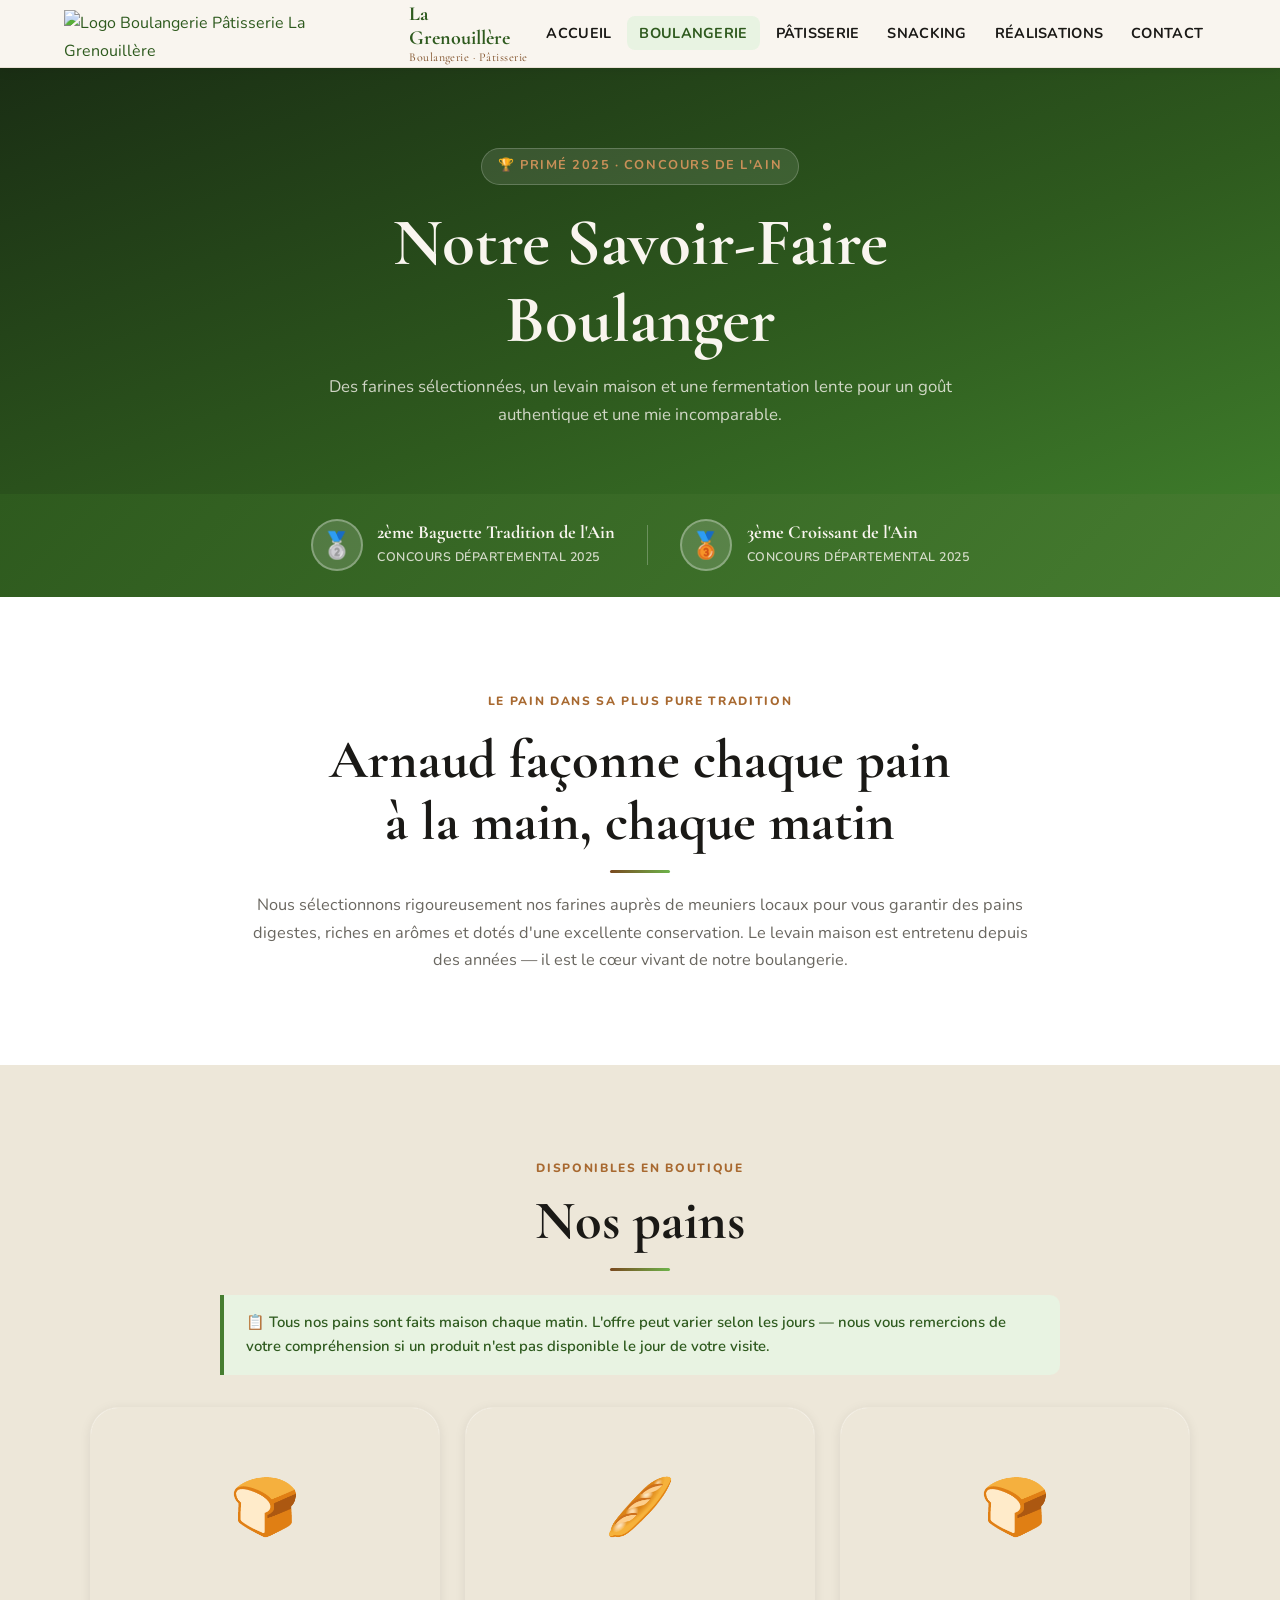
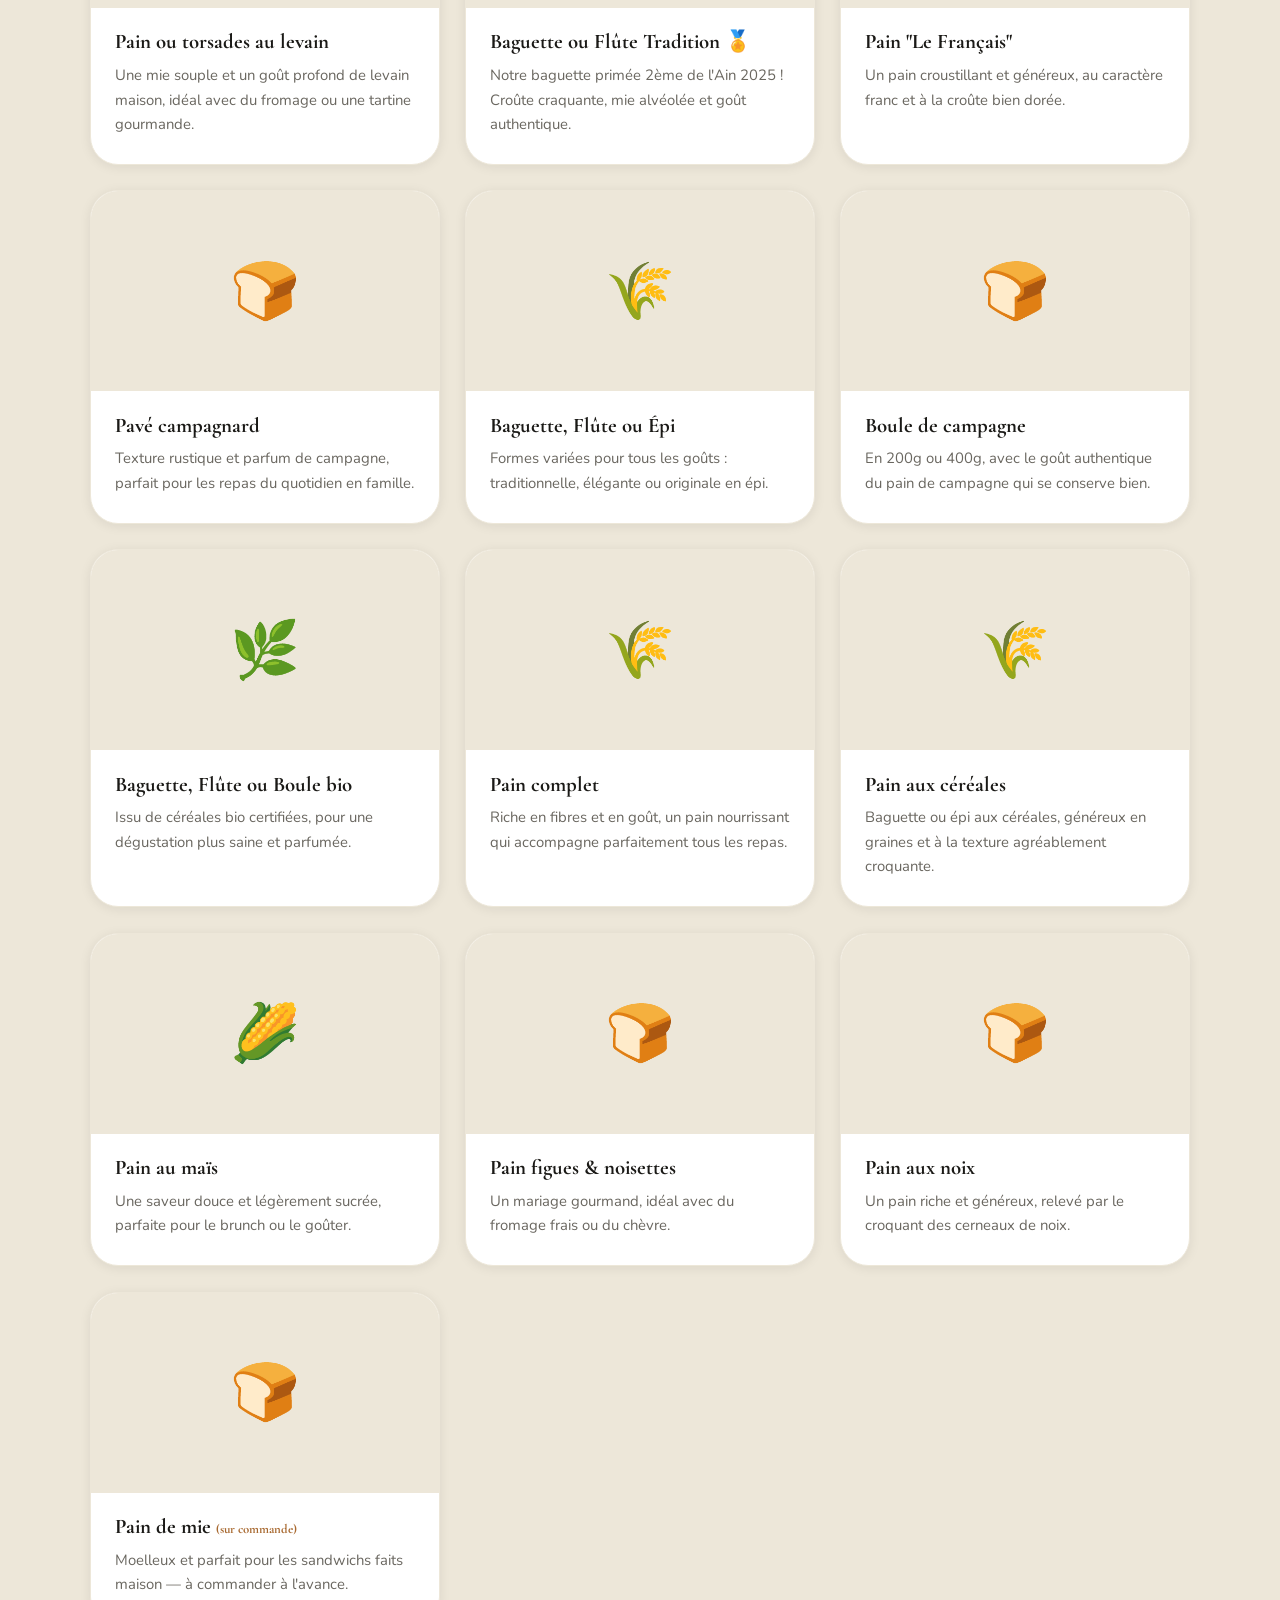
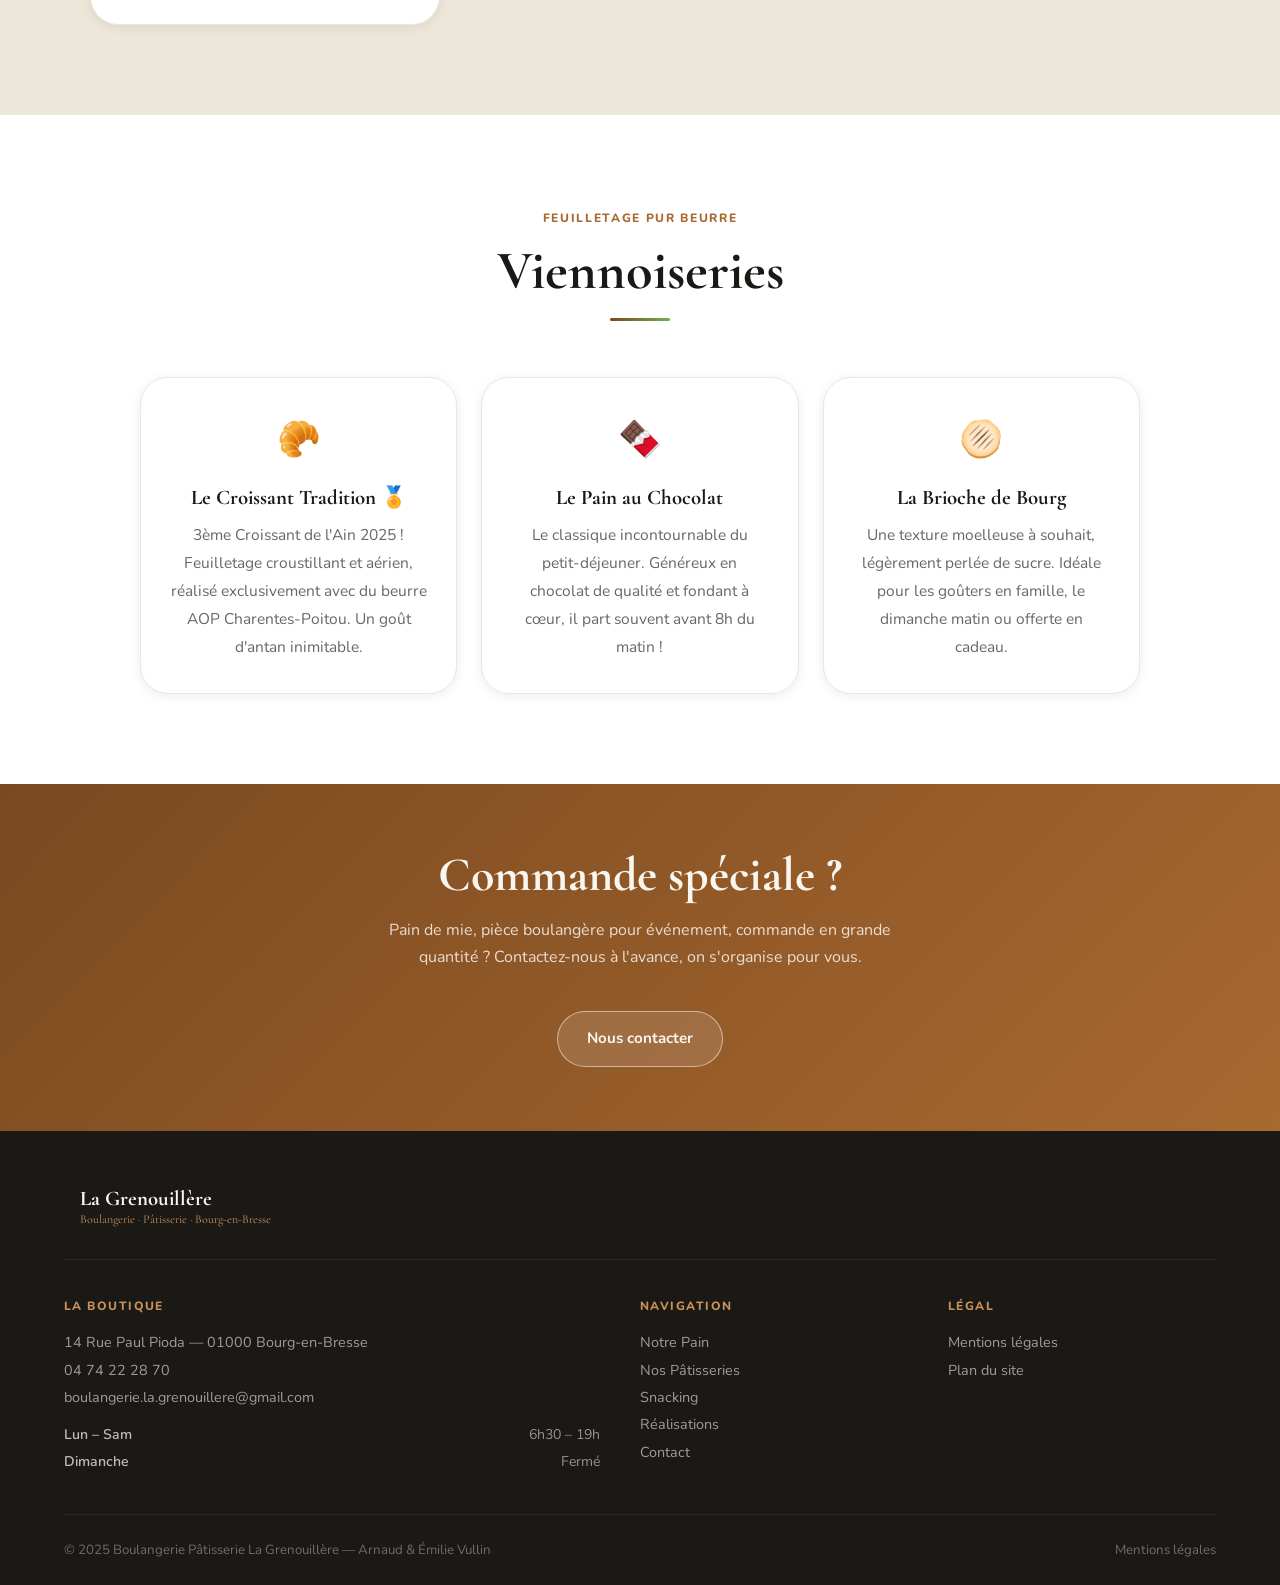
==== boulangerie.html @ 6d9329ed "super site" ====
<!DOCTYPE html>
<html lang="fr">
<head>
  <meta charset="UTF-8">
  <meta name="viewport" content="width=device-width, initial-scale=1.0">
  <title>Pains Artisanaux & Viennoiseries — Boulangerie La Grenouillère Bourg-en-Bresse</title>
  <meta name="description" content="Découvrez nos pains de tradition pétris et cuits sur place : baguettes croustillantes primées, pains au levain naturel et viennoiseries pur beurre à Bourg-en-Bresse.">
  <meta name="robots" content="index, follow">
  <link rel="canonical" href="https://boulangerie-bourgenbresse.fr/boulangerie.html">
  <link rel="stylesheet" href="style.css">
</head>
<body>

<header>
  <div class="logo-container">
    <a href="index.html">
      <img src="images/logo-grenouille.png" alt="Logo Boulangerie Pâtisserie La Grenouillère">
      <div class="logo-text">La Grenouillère <span>Boulangerie · Pâtisserie</span></div>
    </a>
  </div>
  <div id="burger" class="burger" aria-label="Ouvrir le menu" role="button" tabindex="0"><div></div><div></div><div></div></div>
  <nav id="nav-links" role="navigation">
    <ul>
      <li><a href="index.html">Accueil</a></li>
      <li><a href="boulangerie.html" class="active">Boulangerie</a></li>
      <li><a href="patisserie.html">Pâtisserie</a></li>
      <li><a href="snacking.html">Snacking</a></li>
      <li><a href="realisations.html">Réalisations</a></li>
      <li><a href="contact.html">Contact</a></li>
    </ul>
  </nav>
</header>

<main>
  <!-- Hero -->
  <section class="hero-sub hero-sub-boulangerie" aria-label="Boulangerie artisanale">
    <div class="hero-sub-inner">
      <div class="hero-eyebrow">🏆 Primé 2025 · Concours de l'Ain</div>
      <h1>Notre Savoir-Faire Boulanger</h1>
      <p>Des farines sélectionnées, un levain maison et une fermentation lente pour un goût authentique et une mie incomparable.</p>
    </div>
  </section>

  <!-- Awards -->
  <div class="awards-strip">
    <div class="award-badge">
      <div class="award-badge-icon">🥈</div>
      <div class="award-badge-text">
        <strong>2ème Baguette Tradition de l'Ain</strong>
        <span>Concours Départemental 2025</span>
      </div>
    </div>
    <div class="award-sep"></div>
    <div class="award-badge">
      <div class="award-badge-icon">🥉</div>
      <div class="award-badge-text">
        <strong>3ème Croissant de l'Ain</strong>
        <span>Concours Départemental 2025</span>
      </div>
    </div>
  </div>

  <!-- Intro -->
  <section class="section-pad section-pad--white" aria-labelledby="intro-title">
    <div style="max-width:780px;margin:0 auto;text-align:center">
      <span class="section-label">Le pain dans sa plus pure tradition</span>
      <h2 class="section-title" id="intro-title" style="margin-top:.4rem">Arnaud façonne chaque pain<br>à la main, chaque matin</h2>
      <div class="divider"></div>
      <p class="section-sub" style="margin-top:1.2rem">Nous sélectionnons rigoureusement nos farines auprès de meuniers locaux pour vous garantir des pains digestes, riches en arômes et dotés d'une excellente conservation. Le levain maison est entretenu depuis des années — il est le cœur vivant de notre boulangerie.</p>
    </div>
  </section>

  <!-- Pains -->
  <section class="section-pad section-pad--alt" aria-labelledby="pains-title">
    <div style="max-width:1100px;margin:0 auto">
      <div class="section-header" style="margin-bottom:1.5rem">
        <span class="section-label">Disponibles en boutique</span>
        <h2 class="section-title" id="pains-title">Nos pains</h2>
        <div class="divider"></div>
      </div>
      <div class="note-box">
        📋 Tous nos pains sont faits maison chaque matin. L'offre peut varier selon les jours — nous vous remercions de votre compréhension si un produit n'est pas disponible le jour de votre visite.
      </div>
      <div class="cards-grid">
        <article class="card">
          <div class="card-img"><img src="images/pain-levain.jpg" alt="Pain au levain" onerror="this.style.display='none';this.parentElement.innerHTML='🍞'"></div>
          <div class="card-body">
            <h3>Pain ou torsades au levain</h3>
            <p>Une mie souple et un goût profond de levain maison, idéal avec du fromage ou une tartine gourmande.</p>
          </div>
        </article>
        <article class="card">
          <div class="card-img"><img src="images/baguette-tradition.jpg" alt="Baguette tradition primée" onerror="this.style.display='none';this.parentElement.innerHTML='🥖'"></div>
          <div class="card-body">
            <h3>Baguette ou Flûte Tradition 🏅</h3>
            <p>Notre baguette primée 2ème de l'Ain 2025 ! Croûte craquante, mie alvéolée et goût authentique.</p>
          </div>
        </article>
        <article class="card">
          <div class="card-img"><img src="images/pain-le-francais.jpg" alt="Pain Le Français" onerror="this.style.display='none';this.parentElement.innerHTML='🍞'"></div>
          <div class="card-body">
            <h3>Pain "Le Français"</h3>
            <p>Un pain croustillant et généreux, au caractère franc et à la croûte bien dorée.</p>
          </div>
        </article>
        <article class="card">
          <div class="card-img"><img src="images/pave-campagnard.jpg" alt="Pavé campagnard" onerror="this.style.display='none';this.parentElement.innerHTML='🍞'"></div>
          <div class="card-body">
            <h3>Pavé campagnard</h3>
            <p>Texture rustique et parfum de campagne, parfait pour les repas du quotidien en famille.</p>
          </div>
        </article>
        <article class="card">
          <div class="card-img"><img src="images/baguette-epi.jpg" alt="Baguette ou épi" onerror="this.style.display='none';this.parentElement.innerHTML='🌾'"></div>
          <div class="card-body">
            <h3>Baguette, Flûte ou Épi</h3>
            <p>Formes variées pour tous les goûts : traditionnelle, élégante ou originale en épi.</p>
          </div>
        </article>
        <article class="card">
          <div class="card-img"><img src="images/boule-campagne.jpg" alt="Boule de campagne" onerror="this.style.display='none';this.parentElement.innerHTML='🍞'"></div>
          <div class="card-body">
            <h3>Boule de campagne</h3>
            <p>En 200g ou 400g, avec le goût authentique du pain de campagne qui se conserve bien.</p>
          </div>
        </article>
        <article class="card">
          <div class="card-img"><img src="images/boule-bio.jpg" alt="Pain bio" onerror="this.style.display='none';this.parentElement.innerHTML='🌿'"></div>
          <div class="card-body">
            <h3>Baguette, Flûte ou Boule bio</h3>
            <p>Issu de céréales bio certifiées, pour une dégustation plus saine et parfumée.</p>
          </div>
        </article>
        <article class="card">
          <div class="card-img"><img src="images/pain-complet.jpg" alt="Pain complet" onerror="this.style.display='none';this.parentElement.innerHTML='🌾'"></div>
          <div class="card-body">
            <h3>Pain complet</h3>
            <p>Riche en fibres et en goût, un pain nourrissant qui accompagne parfaitement tous les repas.</p>
          </div>
        </article>
        <article class="card">
          <div class="card-img"><img src="images/pain-cereales.jpg" alt="Pain aux céréales" onerror="this.style.display='none';this.parentElement.innerHTML='🌾'"></div>
          <div class="card-body">
            <h3>Pain aux céréales</h3>
            <p>Baguette ou épi aux céréales, généreux en graines et à la texture agréablement croquante.</p>
          </div>
        </article>
        <article class="card">
          <div class="card-img"><img src="images/pain-mais.jpg" alt="Pain au maïs" onerror="this.style.display='none';this.parentElement.innerHTML='🌽'"></div>
          <div class="card-body">
            <h3>Pain au maïs</h3>
            <p>Une saveur douce et légèrement sucrée, parfaite pour le brunch ou le goûter.</p>
          </div>
        </article>
        <article class="card">
          <div class="card-img"><img src="images/pain-figues-noisettes.jpg" alt="Pain figues noisettes" onerror="this.style.display='none';this.parentElement.innerHTML='🍞'"></div>
          <div class="card-body">
            <h3>Pain figues & noisettes</h3>
            <p>Un mariage gourmand, idéal avec du fromage frais ou du chèvre.</p>
          </div>
        </article>
        <article class="card">
          <div class="card-img"><img src="images/pain-noix.jpg" alt="Pain aux noix" onerror="this.style.display='none';this.parentElement.innerHTML='🍞'"></div>
          <div class="card-body">
            <h3>Pain aux noix</h3>
            <p>Un pain riche et généreux, relevé par le croquant des cerneaux de noix.</p>
          </div>
        </article>
        <article class="card">
          <div class="card-img"><img src="images/pain-de-mie.jpg" alt="Pain de mie sur commande" onerror="this.style.display='none';this.parentElement.innerHTML='🍞'"></div>
          <div class="card-body">
            <h3>Pain de mie <small style="font-size:.8rem;color:var(--wood-mid)">(sur commande)</small></h3>
            <p>Moelleux et parfait pour les sandwichs faits maison — à commander à l'avance.</p>
          </div>
        </article>
      </div>
    </div>
  </section>

  <!-- Viennoiseries -->
  <section class="section-pad section-pad--white" aria-labelledby="viennoiseries-title">
    <div style="max-width:1000px;margin:0 auto">
      <div class="section-header">
        <span class="section-label">Feuilletage pur beurre</span>
        <h2 class="section-title" id="viennoiseries-title">Viennoiseries</h2>
        <div class="divider"></div>
      </div>
      <div class="reviews-grid">
        <article class="info-card">
          <div class="info-card-icon">🥐</div>
          <h3>Le Croissant Tradition 🏅</h3>
          <p>3ème Croissant de l'Ain 2025 ! Feuilletage croustillant et aérien, réalisé exclusivement avec du beurre AOP Charentes-Poitou. Un goût d'antan inimitable.</p>
        </article>
        <article class="info-card">
          <div class="info-card-icon">🍫</div>
          <h3>Le Pain au Chocolat</h3>
          <p>Le classique incontournable du petit-déjeuner. Généreux en chocolat de qualité et fondant à cœur, il part souvent avant 8h du matin !</p>
        </article>
        <article class="info-card">
          <div class="info-card-icon">🫓</div>
          <h3>La Brioche de Bourg</h3>
          <p>Une texture moelleuse à souhait, légèrement perlée de sucre. Idéale pour les goûters en famille, le dimanche matin ou offerte en cadeau.</p>
        </article>
      </div>
    </div>
  </section>

  <!-- CTA -->
  <section class="cta-banner">
    <h2>Commande spéciale ?</h2>
    <p>Pain de mie, pièce boulangère pour événement, commande en grande quantité ? Contactez-nous à l'avance, on s'organise pour vous.</p>
    <a href="contact.html" class="btn-outline" style="background:rgba(255,255,255,.12);border-color:rgba(255,255,255,.5);margin-top:.5rem">Nous contacter</a>
  </section>
</main>

<footer>
  <div class="footer-top">
    <img src="images/logo-grenouille.png" alt="" aria-hidden="true" style="height:40px;opacity:.7">
    <div class="footer-logo-text">La Grenouillère <span>Boulangerie · Pâtisserie · Bourg-en-Bresse</span></div>
  </div>
  <div class="footer-grid">
    <div class="footer-col">
      <h4>La boutique</h4>
      <p>14 Rue Paul Pioda — 01000 Bourg-en-Bresse<br>
      <a href="tel:0474222870">04 74 22 28 70</a><br>
      <a href="mailto:boulangerie.la.grenouillere@gmail.com">boulangerie.la.grenouillere@gmail.com</a></p>
      <div class="footer-hours" style="margin-top:.7rem">
        <div class="footer-hours-row"><span>Lun – Sam</span><span>6h30 – 19h</span></div>
        <div class="footer-hours-row"><span>Dimanche</span><span>Fermé</span></div>
      </div>
    </div>
    <div class="footer-col">
      <h4>Navigation</h4>
      <ul>
        <li><a href="boulangerie.html">Notre Pain</a></li>
        <li><a href="patisserie.html">Nos Pâtisseries</a></li>
        <li><a href="snacking.html">Snacking</a></li>
        <li><a href="realisations.html">Réalisations</a></li>
        <li><a href="contact.html">Contact</a></li>
      </ul>
    </div>
    <div class="footer-col">
      <h4>Légal</h4>
      <ul>
        <li><a href="mentions-legales.html">Mentions légales</a></li>
        <li><a href="sitemap.xml">Plan du site</a></li>
      </ul>
    </div>
  </div>
  <div class="footer-bottom">
    <span>© 2025 Boulangerie Pâtisserie La Grenouillère — Arnaud &amp; Émilie Vullin</span>
    <a href="mentions-legales.html">Mentions légales</a>
  </div>
</footer>

<script>
  const burger = document.getElementById('burger');
  const nav    = document.getElementById('nav-links');
  burger.addEventListener('click', () => {
    const open = nav.classList.toggle('nav-active');
    burger.classList.toggle('toggle', open);
    burger.setAttribute('aria-label', open ? 'Fermer le menu' : 'Ouvrir le menu');
  });
  document.querySelectorAll('nav ul li a').forEach(l => l.addEventListener('click', () => {
    nav.classList.remove('nav-active'); burger.classList.remove('toggle');
  }));
</script>
</body>
</html>
---- style.css ----
/* ===================================================
   Boulangerie Pâtisserie La Grenouillère — style.css
   Direction artistique : artisan boulanger premium
   =================================================== */

@import url('https://fonts.googleapis.com/css2?family=Cormorant+Garamond:ital,wght@0,400;0,600;0,700;1,400;1,600&family=Nunito:wght@300;400;600;700;800&display=swap');

:root {
  --cream:        #f9f5ef;
  --cream-dark:   #ede7d9;
  --cream-mid:    #f2ece2;
  --white:        #ffffff;
  --text:         #1a1916;
  --text-muted:   #6a6760;
  --text-light:   #9a9890;
  --green:        #2e5a1e;
  --green-mid:    #467d30;
  --green-light:  #6db34a;
  --green-pale:   #e8f3e2;
  --wood:         #7a4920;
  --wood-mid:     #a86930;
  --wood-light:   #c99058;
  --wood-pale:    #f5e8d4;
  --grey:         #8c8f90;
  --grey-light:   #f0edea;
  --grey-dark:    #3a3c3e;
  --shadow-sm:    0 2px 12px rgba(30,25,18,0.08);
  --shadow-md:    0 8px 32px rgba(30,25,18,0.12);
  --shadow-lg:    0 20px 60px rgba(30,25,18,0.15);
  --radius:       16px;
  --radius-sm:    10px;
  --radius-lg:    28px;
}

/* ——————— Reset & Base ——————— */
*, *::before, *::after { margin: 0; padding: 0; box-sizing: border-box; }

html { scroll-behavior: smooth; font-size: 16px; }

body {
  background-color: var(--cream);
  color: var(--text);
  font-family: 'Nunito', sans-serif;
  font-weight: 400;
  line-height: 1.7;
  overflow-x: hidden;
}

h1, h2, h3, h4 {
  font-family: 'Cormorant Garamond', serif;
  line-height: 1.15;
}

a { color: var(--green); text-decoration: none; transition: color .2s; }
a:hover { color: var(--green-mid); }
img { max-width: 100%; display: block; }

/* ——————— Utility ——————— */
.sr-only {
  position: absolute; width: 1px; height: 1px; overflow: hidden;
  clip: rect(0,0,0,0); white-space: nowrap;
}

/* ——————— Header ——————— */
header {
  background: rgba(249,245,239,0.96);
  backdrop-filter: blur(16px);
  -webkit-backdrop-filter: blur(16px);
  padding: 0 5%;
  height: 68px;
  display: flex;
  align-items: center;
  justify-content: space-between;
  position: sticky;
  top: 0;
  z-index: 1000;
  border-bottom: 1px solid rgba(122,73,32,0.12);
  box-shadow: var(--shadow-sm);
}

.logo-container img { height: 46px; width: auto; }
.logo-container a { display: flex; align-items: center; gap: .6rem; }
.logo-text {
  font-family: 'Cormorant Garamond', serif;
  font-size: 1.25rem;
  font-weight: 700;
  color: var(--green);
  line-height: 1.2;
}
.logo-text span { display: block; font-size: .75rem; font-weight: 400; color: var(--wood); letter-spacing: .04em; }

nav ul { list-style: none; display: flex; gap: 0.15rem; align-items: center; }

nav a {
  color: var(--text);
  font-family: 'Nunito', sans-serif;
  font-weight: 700;
  font-size: .9rem;
  padding: .45rem .8rem;
  border-radius: 8px;
  transition: background .2s, color .2s;
  letter-spacing: .02em;
  text-transform: uppercase;
}

nav a:hover, nav a.active {
  color: var(--green);
  background: var(--green-pale);
}

/* Burger */
.burger {
  display: none;
  cursor: pointer;
  flex-direction: column;
  justify-content: center;
  gap: 5px;
  width: 40px;
  height: 40px;
  padding: 8px;
  border-radius: 8px;
  transition: background .2s;
}
.burger:hover { background: var(--cream-dark); }
.burger div {
  width: 100%;
  height: 2.5px;
  background: var(--text);
  border-radius: 99px;
  transition: all .3s ease;
}
.burger.toggle div:nth-child(1) { transform: rotate(45deg) translate(5px, 5px); }
.burger.toggle div:nth-child(2) { opacity: 0; transform: translateX(-8px); }
.burger.toggle div:nth-child(3) { transform: rotate(-45deg) translate(5px, -5px); }

/* ——————— Mobile Nav ——————— */
@media (max-width: 900px) {
  .burger { display: flex; }

  nav {
    position: fixed;
    top: 68px;
    left: 0; right: 0;
    background: var(--white);
    max-height: 0;
    overflow: hidden;
    transition: max-height .4s ease, box-shadow .3s;
    z-index: 999;
  }
  nav.nav-active {
    max-height: 520px;
    box-shadow: var(--shadow-lg);
  }
  nav ul {
    flex-direction: column;
    align-items: stretch;
    gap: 0;
    padding: .8rem 1.2rem 1.4rem;
  }
  nav a {
    display: block;
    padding: .9rem 1rem;
    font-size: 1.05rem;
    border-radius: var(--radius-sm);
    border-bottom: 1px solid var(--cream-dark);
  }
  nav ul li:last-child a { border-bottom: none; }
}

/* ——————— Hero ——————— */
.hero {
  position: relative;
  min-height: 88vh;
  display: flex;
  flex-direction: column;
  justify-content: center;
  align-items: center;
  text-align: center;
  padding: 5rem 1.5rem 4rem;
  overflow: hidden;
  background: linear-gradient(160deg, #1a2e14 0%, #2e5a1e 45%, #3d7a2a 100%);
}

.hero::before {
  content: '';
  position: absolute; inset: 0;
  background: url('images/facade-boulangerie.jpg') center/cover no-repeat;
  opacity: .28;
}

.hero-grain {
  position: absolute; inset: 0;
  background-image: url("data:image/svg+xml,%3Csvg viewBox='0 0 200 200' xmlns='http://www.w3.org/2000/svg'%3E%3Cfilter id='n'%3E%3CfeTurbulence type='fractalNoise' baseFrequency='0.9' numOctaves='4' stitchTiles='stitch'/%3E%3C/filter%3E%3Crect width='100%25' height='100%25' filter='url(%23n)' opacity='.04'/%3E%3C/svg%3E");
  opacity: .5;
  pointer-events: none;
}

.hero-inner {
  position: relative;
  z-index: 2;
  max-width: 820px;
  animation: heroFade .9s ease both;
}

@keyframes heroFade {
  from { opacity: 0; transform: translateY(22px); }
  to   { opacity: 1; transform: translateY(0); }
}

.hero-eyebrow {
  display: inline-flex;
  align-items: center;
  gap: .5rem;
  background: rgba(255,255,255,0.1);
  border: 1px solid rgba(255,255,255,0.2);
  color: var(--wood-light);
  font-family: 'Nunito', sans-serif;
  font-size: .8rem;
  font-weight: 700;
  letter-spacing: .12em;
  text-transform: uppercase;
  padding: .4rem 1rem;
  border-radius: 99px;
  margin-bottom: 1.4rem;
}

.hero h1 {
  font-size: clamp(3rem, 7vw, 5.5rem);
  font-weight: 700;
  color: var(--cream);
  margin-bottom: 1.2rem;
  text-shadow: 0 2px 20px rgba(0,0,0,.25);
}

.hero h1 em {
  font-style: italic;
  color: var(--wood-light);
}

.hero p {
  font-size: clamp(1rem, 2.2vw, 1.2rem);
  color: rgba(249,245,239,.82);
  max-width: 560px;
  margin: 0 auto 2.2rem;
}

.hero-cta {
  display: flex;
  flex-wrap: wrap;
  gap: .9rem;
  justify-content: center;
}

/* ——————— Buttons ——————— */
.btn-primary {
  display: inline-flex;
  align-items: center;
  gap: .5rem;
  background: linear-gradient(135deg, var(--wood) 0%, var(--wood-mid) 100%);
  color: var(--cream);
  padding: .9rem 2rem;
  border-radius: 99px;
  font-family: 'Nunito', sans-serif;
  font-weight: 800;
  font-size: .95rem;
  letter-spacing: .02em;
  box-shadow: 0 8px 24px rgba(122,73,32,.35);
  transition: transform .25s, box-shadow .25s;
  border: none; cursor: pointer;
}
.btn-primary:hover { transform: translateY(-2px); box-shadow: 0 14px 32px rgba(122,73,32,.42); color: var(--cream); }

.btn-outline {
  display: inline-flex;
  align-items: center;
  gap: .5rem;
  background: transparent;
  color: var(--cream);
  padding: .85rem 1.8rem;
  border-radius: 99px;
  font-family: 'Nunito', sans-serif;
  font-weight: 700;
  font-size: .95rem;
  border: 1.5px solid rgba(249,245,239,.5);
  transition: background .25s, border-color .25s;
}
.btn-outline:hover { background: rgba(249,245,239,.1); border-color: rgba(249,245,239,.8); color: var(--cream); }

.btn-green {
  display: inline-flex;
  align-items: center;
  gap: .5rem;
  background: linear-gradient(135deg, var(--green) 0%, var(--green-mid) 100%);
  color: var(--cream);
  padding: .9rem 2rem;
  border-radius: 99px;
  font-family: 'Nunito', sans-serif;
  font-weight: 800;
  font-size: .95rem;
  box-shadow: 0 8px 24px rgba(46,90,30,.3);
  transition: transform .25s, box-shadow .25s;
  border: none; cursor: pointer;
}
.btn-green:hover { transform: translateY(-2px); box-shadow: 0 14px 32px rgba(46,90,30,.38); color: var(--cream); }

/* ——————— Awards Strip ——————— */
.awards-strip {
  background: linear-gradient(135deg, var(--green) 0%, var(--green-mid) 100%);
  padding: 1.6rem 5%;
  display: flex;
  justify-content: center;
  align-items: center;
  gap: 2rem;
  flex-wrap: wrap;
}

.award-badge {
  display: flex;
  align-items: center;
  gap: .9rem;
  color: var(--cream);
}

.award-badge-icon {
  width: 52px;
  height: 52px;
  background: rgba(255,255,255,.15);
  border: 2px solid rgba(255,255,255,.3);
  border-radius: 50%;
  display: flex;
  align-items: center;
  justify-content: center;
  font-size: 1.6rem;
  flex-shrink: 0;
}

.award-badge-text strong {
  display: block;
  font-family: 'Cormorant Garamond', serif;
  font-size: 1.15rem;
  font-weight: 700;
  line-height: 1.2;
}
.award-badge-text span {
  font-size: .78rem;
  opacity: .82;
  font-weight: 600;
  letter-spacing: .04em;
  text-transform: uppercase;
}

.award-sep {
  width: 1px;
  height: 40px;
  background: rgba(255,255,255,.25);
}

/* ——————— Section Commons ——————— */
.section-pad {
  padding: clamp(3.5rem, 7vw, 6.5rem) 5%;
}

.section-pad--alt {
  background: var(--cream-dark);
}

.section-pad--dark {
  background: linear-gradient(160deg, #1a2e14 0%, #243d1a 100%);
  color: var(--cream);
}

.section-pad--white { background: var(--white); }

.section-header {
  text-align: center;
  max-width: 680px;
  margin: 0 auto 3.5rem;
}

.section-label {
  display: inline-block;
  font-family: 'Nunito', sans-serif;
  font-size: .75rem;
  font-weight: 800;
  letter-spacing: .14em;
  text-transform: uppercase;
  color: var(--wood-mid);
  margin-bottom: .7rem;
}

.section-label--light { color: var(--wood-light); }

.section-title {
  font-family: 'Cormorant Garamond', serif;
  font-size: clamp(2.2rem, 5vw, 3.4rem);
  font-weight: 700;
  color: var(--text);
  margin-bottom: 1rem;
}

.section-title--light { color: var(--cream); }

.section-sub {
  color: var(--text-muted);
  font-size: 1.02rem;
}
.section-sub--light { color: rgba(249,245,239,.75); }

/* Divider */
.divider {
  width: 60px;
  height: 3px;
  background: linear-gradient(90deg, var(--wood), var(--green-light));
  border-radius: 99px;
  margin: 1rem auto 0;
}

/* ——————— Team Section ——————— */
.team-grid {
  display: grid;
  grid-template-columns: repeat(auto-fit, minmax(260px, 1fr));
  gap: 1.8rem;
  max-width: 800px;
  margin: 0 auto;
}

.team-card {
  background: var(--white);
  border-radius: var(--radius-lg);
  padding: 2.2rem 1.8rem;
  text-align: center;
  box-shadow: var(--shadow-sm);
  border: 1px solid var(--cream-dark);
  transition: transform .3s, box-shadow .3s;
}
.team-card:hover { transform: translateY(-4px); box-shadow: var(--shadow-md); }

.team-avatar {
  width: 80px;
  height: 80px;
  border-radius: 50%;
  margin: 0 auto 1.2rem;
  display: flex;
  align-items: center;
  justify-content: center;
  font-size: 2.2rem;
}

.team-avatar--green { background: var(--green-pale); }
.team-avatar--wood  { background: var(--wood-pale); }

.team-card h3 {
  font-size: 1.4rem;
  color: var(--text);
  margin-bottom: .25rem;
}
.team-card .role {
  font-size: .82rem;
  font-weight: 700;
  letter-spacing: .08em;
  text-transform: uppercase;
  color: var(--wood-mid);
  margin-bottom: .9rem;
}
.team-card p { color: var(--text-muted); font-size: .95rem; }

/* ——————— Cards Grid ——————— */
.cards-grid {
  display: grid;
  grid-template-columns: repeat(auto-fit, minmax(280px, 1fr));
  gap: 1.6rem;
}

.card {
  background: var(--white);
  border-radius: var(--radius-lg);
  overflow: hidden;
  box-shadow: var(--shadow-sm);
  border: 1px solid var(--cream-dark);
  transition: transform .3s ease, box-shadow .3s ease;
}
.card:hover { transform: translateY(-5px); box-shadow: var(--shadow-md); }

.card-img {
  width: 100%;
  height: 200px;
  object-fit: cover;
  background: var(--cream-dark);
  display: flex;
  align-items: center;
  justify-content: center;
  font-size: 3.5rem;
}

img.card-img { font-size: inherit; }

.card-body { padding: 1.4rem 1.5rem 1.7rem; }
.card-body h3 {
  font-size: 1.3rem;
  color: var(--text);
  margin-bottom: .55rem;
}
.card-body p { color: var(--text-muted); font-size: .93rem; line-height: 1.65; }

/* ——————— Product List (patisserie) ——————— */
.product-list {
  max-width: 900px;
  margin: 0 auto;
  list-style: none;
}
.product-list li {
  padding: .95rem 0;
  border-bottom: 1px solid var(--cream-dark);
  display: flex;
  align-items: baseline;
  gap: .8rem;
  color: var(--text-muted);
  font-size: .97rem;
}
.product-list li::before {
  content: '🥐';
  font-size: .9rem;
  flex-shrink: 0;
}
.product-list li strong {
  color: var(--text);
  font-weight: 700;
  font-family: 'Cormorant Garamond', serif;
  font-size: 1.1rem;
  min-width: fit-content;
}
.product-list li:last-child { border-bottom: none; }

/* ——————— Reviews ——————— */
.reviews-grid {
  display: grid;
  grid-template-columns: repeat(auto-fit, minmax(280px, 1fr));
  gap: 1.5rem;
}

.review-card {
  background: var(--white);
  border-radius: var(--radius-lg);
  padding: 2rem 1.8rem;
  box-shadow: var(--shadow-sm);
  border: 1px solid var(--cream-dark);
  position: relative;
  transition: transform .3s;
}
.review-card:hover { transform: translateY(-4px); }
.review-card::before {
  content: '"';
  position: absolute;
  top: 1rem; left: 1.5rem;
  font-family: 'Cormorant Garamond', serif;
  font-size: 5rem;
  line-height: 1;
  color: var(--green-pale);
  font-weight: 700;
}
.review-card p { color: var(--text); font-size: .97rem; line-height: 1.7; margin-top: 1.8rem; position: relative; z-index: 1; }
.review-card .reviewer {
  display: flex;
  align-items: center;
  gap: .6rem;
  margin-top: 1.2rem;
}
.review-card .reviewer strong { color: var(--text); font-weight: 700; font-size: .9rem; }
.review-card .stars { color: #f5a623; font-size: .9rem; }

/* ——————— Info Cards (contact, formules) ——————— */
.info-card {
  background: var(--white);
  border-radius: var(--radius-lg);
  padding: 2rem 1.8rem;
  box-shadow: var(--shadow-sm);
  border: 1px solid var(--cream-dark);
  text-align: center;
}
.info-card-icon {
  font-size: 2.2rem;
  margin-bottom: 1rem;
}
.info-card h3 {
  font-size: 1.3rem;
  color: var(--text);
  margin-bottom: .7rem;
}
.info-card p, .info-card a { color: var(--text-muted); font-size: .97rem; line-height: 1.8; }
.info-card a:hover { color: var(--green); }

/* ——————— Formule Cards ——————— */
.formule-grid {
  display: grid;
  grid-template-columns: repeat(auto-fit, minmax(260px, 1fr));
  gap: 1.6rem;
  max-width: 1000px;
  margin: 0 auto;
}

.formule-card {
  background: var(--white);
  border-radius: var(--radius-lg);
  padding: 2.2rem 1.8rem;
  text-align: center;
  box-shadow: var(--shadow-sm);
  border: 2px solid var(--cream-dark);
  transition: transform .3s, box-shadow .3s, border-color .3s;
  position: relative;
}
.formule-card:hover { transform: translateY(-5px); box-shadow: var(--shadow-md); border-color: var(--green-light); }
.formule-card.featured { border-color: var(--green-mid); }
.formule-card.featured::after {
  content: 'Populaire';
  position: absolute;
  top: -12px; left: 50%; transform: translateX(-50%);
  background: var(--green-mid);
  color: var(--cream);
  font-size: .72rem;
  font-weight: 800;
  letter-spacing: .08em;
  text-transform: uppercase;
  padding: .25rem .9rem;
  border-radius: 99px;
}

.formule-card h3 { font-size: 1.5rem; color: var(--text); margin-bottom: .5rem; }
.formule-price {
  font-family: 'Cormorant Garamond', serif;
  font-size: 3rem;
  font-weight: 700;
  color: var(--green);
  line-height: 1;
  margin: .8rem 0 1.2rem;
}
.formule-price span { font-size: 1.2rem; }
.formule-card p { color: var(--text-muted); font-size: .92rem; line-height: 1.9; }

/* ——————— Hero Sub (inner pages) ——————— */
.hero-sub {
  position: relative;
  padding: 5rem 5% 4rem;
  text-align: center;
  background: linear-gradient(160deg, #1a2e14 0%, #2e5a1e 60%, #3d7a2a 100%);
  overflow: hidden;
}
.hero-sub::before {
  content: '';
  position: absolute; inset: 0;
  opacity: .22;
  background-size: cover;
  background-position: center;
}
.hero-sub-boulangerie::before { background-image: url('images/hero-boulangerie.jpg'); }
.hero-sub-patisserie::before  { background-image: url('images/hero-patisserie.jpg'); }
.hero-sub-snacking::before    { background-image: url('images/hero-snacking.jpg'); }
.hero-sub-realisations::before { background-image: url('images/hero-realisations.jpg'); }

.hero-sub-inner { position: relative; z-index: 2; max-width: 700px; margin: 0 auto; }
.hero-sub h1 {
  font-size: clamp(2.6rem, 6vw, 4.2rem);
  color: var(--cream);
  margin-bottom: .9rem;
  font-weight: 700;
}
.hero-sub p { color: rgba(249,245,239,.8); font-size: 1.05rem; }
.hero-sub .hero-eyebrow { margin-bottom: 1.2rem; }

/* ——————— Galerie ——————— */
.galerie-grid {
  display: grid;
  grid-template-columns: repeat(auto-fit, minmax(280px, 1fr));
  gap: 1.4rem;
}
.galerie-item {
  border-radius: var(--radius-lg);
  overflow: hidden;
  box-shadow: var(--shadow-sm);
  position: relative;
  aspect-ratio: 4/3;
  background: var(--cream-dark);
  transition: transform .3s;
}
.galerie-item:hover { transform: scale(1.02); }
.galerie-item img {
  width: 100%; height: 100%;
  object-fit: cover;
  transition: transform .5s ease;
}
.galerie-item:hover img { transform: scale(1.06); }
.galerie-caption {
  position: absolute;
  bottom: 0; left: 0; right: 0;
  padding: 1.2rem 1.4rem .9rem;
  background: linear-gradient(transparent, rgba(20,20,14,.75));
  color: var(--cream);
  font-weight: 700;
  font-size: .9rem;
}
.galerie-placeholder {
  width: 100%; height: 100%;
  display: flex;
  flex-direction: column;
  align-items: center;
  justify-content: center;
  gap: .5rem;
  font-size: 3rem;
  color: var(--text-light);
  background: var(--cream-dark);
}
.galerie-placeholder span { font-size: .85rem; font-family: 'Nunito', sans-serif; }

/* ——————— CTA Banner ——————— */
.cta-banner {
  background: linear-gradient(135deg, var(--wood) 0%, var(--wood-mid) 100%);
  padding: 4rem 5%;
  text-align: center;
  color: var(--cream);
}
.cta-banner h2 {
  font-size: clamp(2rem, 4.5vw, 3rem);
  margin-bottom: .9rem;
  color: var(--cream);
}
.cta-banner p { opacity: .85; margin-bottom: 2rem; max-width: 540px; margin-inline: auto; margin-bottom: 2rem; }

/* ——————— Mentions légales ——————— */
.mentions-content {
  max-width: 800px;
  margin: 0 auto;
  padding: clamp(3rem, 6vw, 5rem) 5%;
}
.mentions-content h1 { font-size: 2.5rem; margin-bottom: 2rem; }
.mentions-content h3 {
  font-size: 1.3rem;
  color: var(--green);
  margin: 2.2rem 0 .7rem;
}
.mentions-content p { color: var(--text-muted); line-height: 1.8; }

/* ——————— Contact Map placeholder ——————— */
.map-placeholder {
  background: var(--cream-dark);
  border-radius: var(--radius-lg);
  height: 280px;
  display: flex;
  flex-direction: column;
  align-items: center;
  justify-content: center;
  gap: .7rem;
  color: var(--text-muted);
  font-size: 2.5rem;
  border: 1px solid var(--cream-dark);
}
.map-placeholder p { font-size: .9rem; font-family: 'Nunito', sans-serif; }

/* ——————— Google Reviews Link ——————— */
.google-reviews-link {
  display: inline-flex;
  align-items: center;
  gap: .6rem;
  margin-top: 2.5rem;
  font-weight: 700;
  color: var(--green);
  font-size: .95rem;
  padding: .7rem 1.5rem;
  border: 2px solid var(--green);
  border-radius: 99px;
  transition: background .2s, color .2s;
}
.google-reviews-link:hover {
  background: var(--green);
  color: var(--cream);
}

/* ——————— Note box ——————— */
.note-box {
  background: var(--green-pale);
  border-left: 4px solid var(--green-mid);
  border-radius: 0 var(--radius-sm) var(--radius-sm) 0;
  padding: 1rem 1.4rem;
  color: var(--green);
  font-size: .93rem;
  font-weight: 600;
  max-width: 840px;
  margin: 0 auto 2rem;
  line-height: 1.6;
}

/* ——————— Footer ——————— */
footer {
  background: #1a1916;
  color: rgba(249,245,239,.65);
  padding: 3.5rem 5% 1.5rem;
}

.footer-top {
  display: flex;
  align-items: center;
  gap: 1rem;
  margin-bottom: 2.5rem;
  padding-bottom: 2rem;
  border-bottom: 1px solid rgba(255,255,255,.08);
}

.footer-logo-text {
  font-family: 'Cormorant Garamond', serif;
  font-size: 1.3rem;
  color: var(--cream);
  font-weight: 700;
  line-height: 1.2;
}
.footer-logo-text span { font-size: .75rem; font-weight: 400; color: var(--wood-light); display: block; }

.footer-grid {
  display: grid;
  grid-template-columns: 2fr 1fr 1fr;
  gap: 2.5rem;
  margin-bottom: 2.5rem;
}

.footer-col h4 {
  font-family: 'Nunito', sans-serif;
  font-size: .75rem;
  font-weight: 800;
  letter-spacing: .12em;
  text-transform: uppercase;
  color: var(--wood-light);
  margin-bottom: 1rem;
}
.footer-col p, .footer-col a, .footer-col li {
  color: rgba(249,245,239,.6);
  font-size: .9rem;
  line-height: 1.9;
}
.footer-col a:hover { color: var(--green-light); }
.footer-col ul { list-style: none; }

.footer-hours {
  display: flex;
  flex-direction: column;
  gap: .2rem;
  margin-top: .5rem;
}
.footer-hours-row {
  display: flex;
  justify-content: space-between;
  gap: 1rem;
  font-size: .88rem;
  color: rgba(249,245,239,.55);
}
.footer-hours-row span:first-child { color: rgba(249,245,239,.75); font-weight: 600; }

.footer-bottom {
  border-top: 1px solid rgba(255,255,255,.07);
  padding-top: 1.5rem;
  display: flex;
  justify-content: space-between;
  align-items: center;
  gap: 1rem;
  flex-wrap: wrap;
  font-size: .83rem;
  color: rgba(249,245,239,.38);
}
.footer-bottom a { color: rgba(249,245,239,.38); }
.footer-bottom a:hover { color: var(--green-light); }

/* ——————— Responsive ——————— */
@media (max-width: 900px) {
  .footer-grid {
    grid-template-columns: 1fr 1fr;
  }
  .footer-grid .footer-col:first-child {
    grid-column: 1 / -1;
  }
  .awards-strip { gap: 1.2rem; }
  .award-sep { display: none; }
}

@media (max-width: 600px) {
  .hero { min-height: 80vh; padding: 4rem 1.2rem 3rem; }
  .hero-cta { flex-direction: column; align-items: center; }
  .footer-grid { grid-template-columns: 1fr; }
  .footer-top { flex-direction: column; align-items: flex-start; }
  .formule-card.featured { margin-top: 1rem; }
  .reviews-grid { grid-template-columns: 1fr; }
  .team-grid { grid-template-columns: 1fr; }
  .section-pad { padding: 3rem 4.5%; }
}

@media (max-width: 400px) {
  .awards-strip { flex-direction: column; gap: 1rem; padding: 1.4rem 5%; }
  .award-badge { justify-content: center; }
}
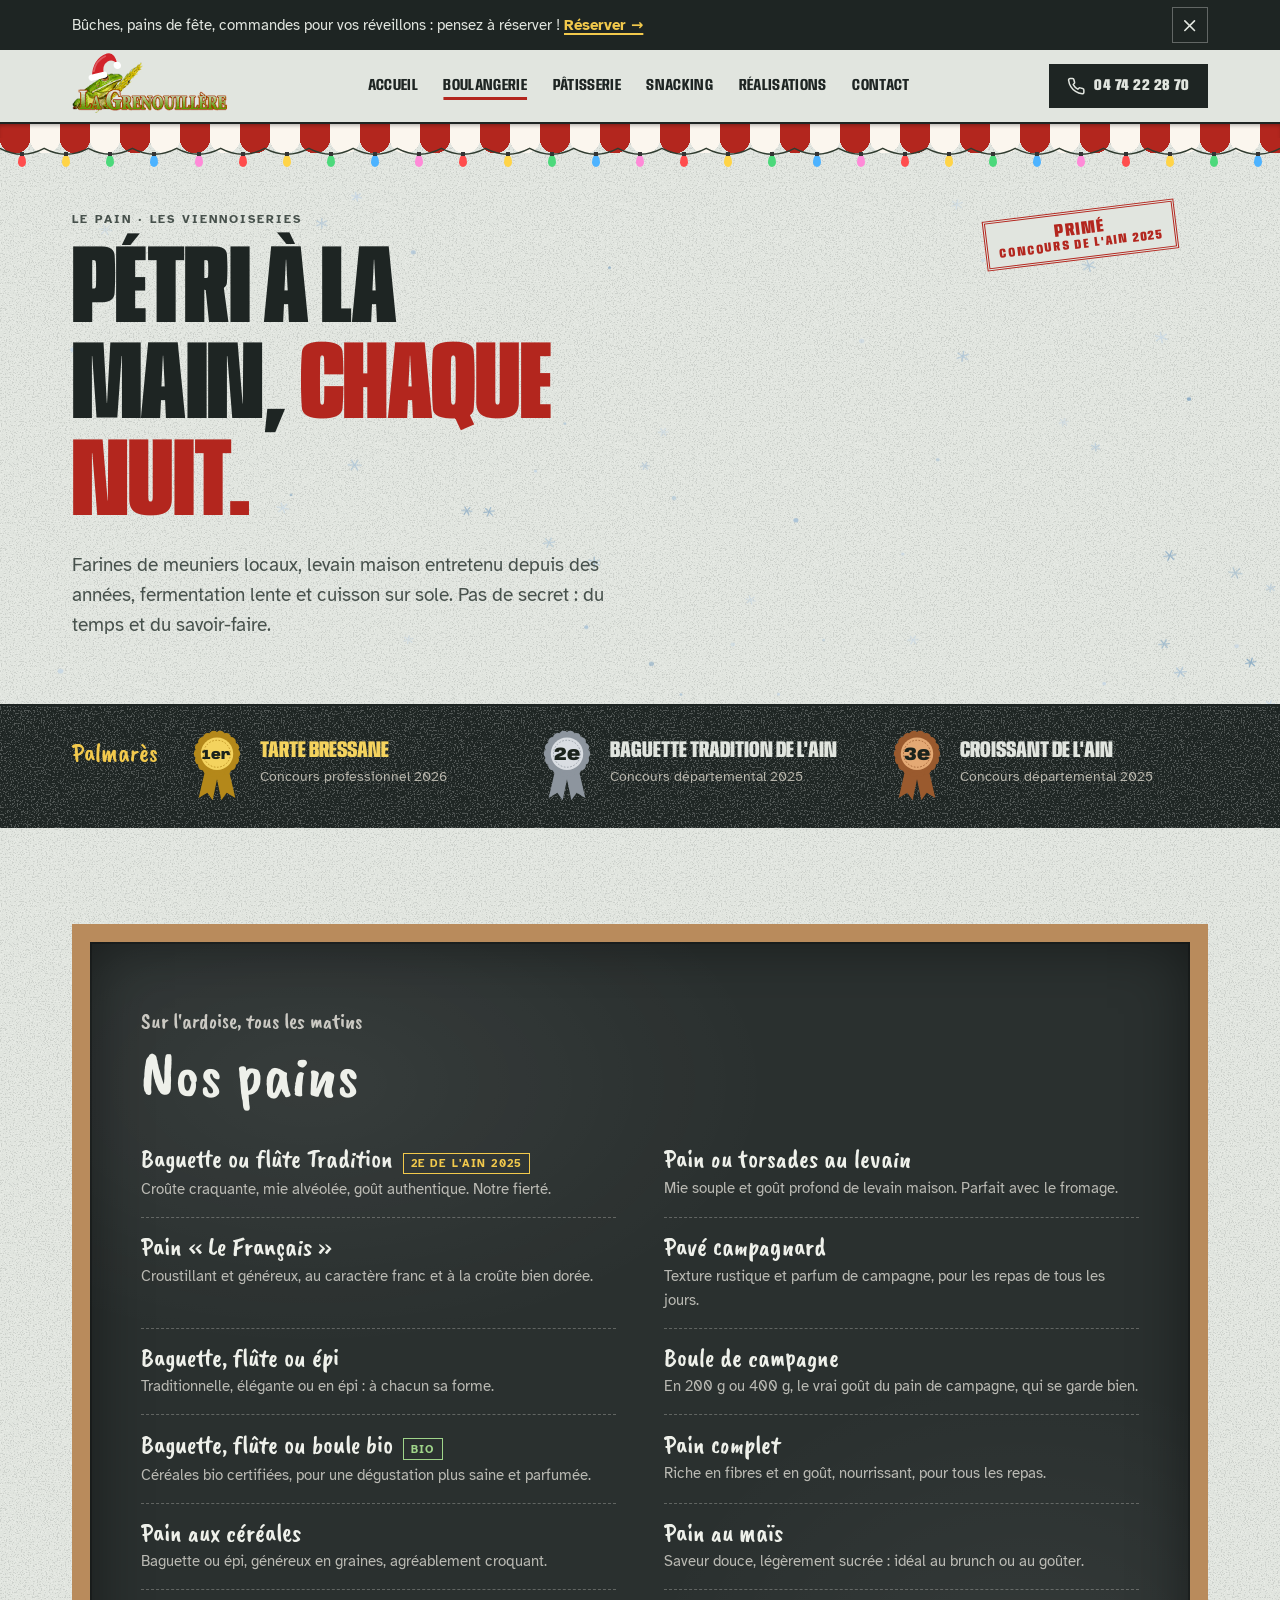
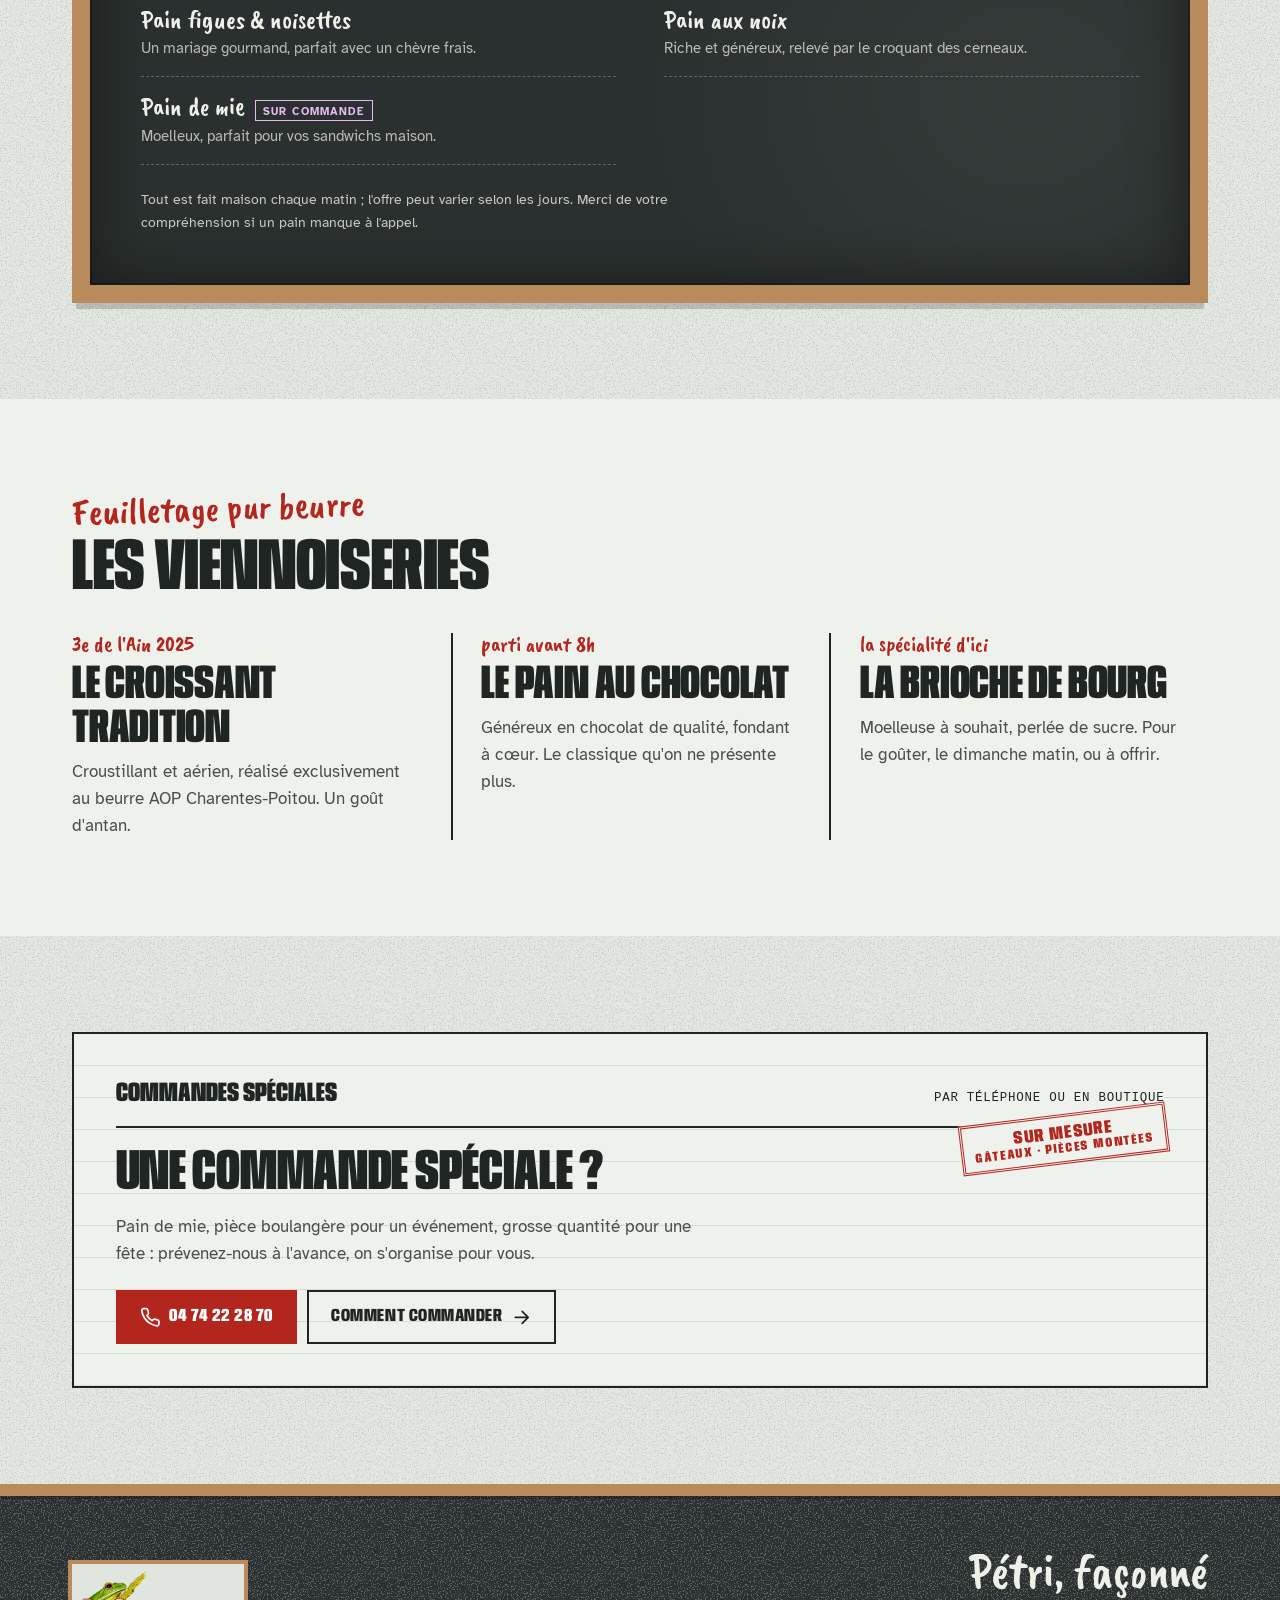
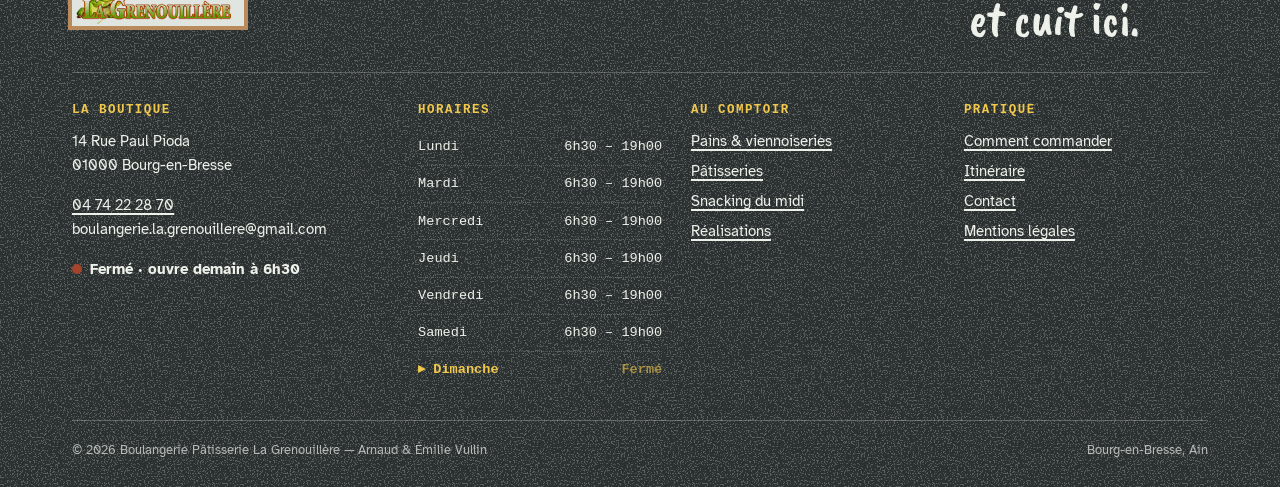
==== commit ebd95dd9: "renouveau" ====
--- a/boulangerie.html
+++ b/boulangerie.html
@@ -1,269 +1,235 @@
 <!DOCTYPE html>
-<html lang="fr">
+<html lang="fr" class="sans-js">
 <head>
   <meta charset="UTF-8">
-  <meta name="viewport" content="width=device-width, initial-scale=1.0">
-  <title>Pains Artisanaux & Viennoiseries — Boulangerie La Grenouillère Bourg-en-Bresse</title>
-  <meta name="description" content="Découvrez nos pains de tradition pétris et cuits sur place : baguettes croustillantes primées, pains au levain naturel et viennoiseries pur beurre à Bourg-en-Bresse.">
+  <meta name="viewport" content="width=device-width, initial-scale=1, viewport-fit=cover">
+  <title>Nos pains & viennoiseries — La Grenouillère, Bourg-en-Bresse</title>
+  <meta name="description" content="Baguette tradition primée 2ème de l'Ain 2025, pains au levain, campagne, bio, céréales et croissant 3ème de l'Ain. Tout est pétri et cuit sur place à Bourg-en-Bresse.">
   <meta name="robots" content="index, follow">
   <link rel="canonical" href="https://boulangerie-bourgenbresse.fr/boulangerie.html">
+  <meta name="theme-color" content="#F2ECE0">
+  <meta name="format-detection" content="telephone=no">
+  <link rel="icon" href="images/logo-grenouille.png" type="image/png">
+  <link rel="apple-touch-icon" href="images/logo-grenouille.png">
+  <meta property="og:title" content="Nos pains & viennoiseries — La Grenouillère, Bourg-en-Bresse">
+  <meta property="og:description" content="Baguette tradition primée 2ème de l'Ain 2025, pains au levain, campagne, bio, céréales et croissant 3ème de l'Ain. Tout est pétri et cuit sur place à Bourg-en-Bresse.">
+  <meta property="og:type" content="website">
+  <meta property="og:url" content="https://boulangerie-bourgenbresse.fr/boulangerie.html">
+  <meta property="og:image" content="https://boulangerie-bourgenbresse.fr/images/patron.png">
+  <meta property="og:locale" content="fr_FR">
+  <meta name="twitter:card" content="summary_large_image">
+  <link rel="preconnect" href="https://fonts.googleapis.com">
+  <link rel="preconnect" href="https://fonts.gstatic.com" crossorigin>
+  <link rel="stylesheet" href="https://fonts.googleapis.com/css2?family=Anybody:wdth,wght@50..150,700..900&family=Atkinson+Hyperlegible:ital,wght@0,400;0,700;1,400&family=Caveat+Brush&display=swap">
   <link rel="stylesheet" href="style.css">
+  <script src="js/saisons.js"></script>
+  
 </head>
 <body>
-
-<header>
-  <div class="logo-container">
-    <a href="index.html">
-      <img src="images/logo-grenouille.png" alt="Logo Boulangerie Pâtisserie La Grenouillère">
-      <div class="logo-text">La Grenouillère <span>Boulangerie · Pâtisserie</span></div>
+<svg width="0" height="0" style="position:absolute" aria-hidden="true">
+<symbol id="i-phone" viewBox="0 0 24 24"><path d="M22 16.9v3a2 2 0 0 1-2.2 2 19.8 19.8 0 0 1-8.6-3.1 19.5 19.5 0 0 1-6-6A19.8 19.8 0 0 1 2.1 4.2 2 2 0 0 1 4.1 2h3a2 2 0 0 1 2 1.7c.1 1 .4 1.9.7 2.8a2 2 0 0 1-.5 2.1L8.1 9.9a16 16 0 0 0 6 6l1.3-1.3a2 2 0 0 1 2.1-.4c.9.3 1.8.6 2.8.7a2 2 0 0 1 1.7 2z"/></symbol>
+<symbol id="i-pin" viewBox="0 0 24 24"><path d="M20 10c0 6-8 12-8 12s-8-6-8-12a8 8 0 0 1 16 0z"/><circle cx="12" cy="10" r="3"/></symbol>
+<symbol id="i-nav" viewBox="0 0 24 24"><path d="M3 11 22 2l-9 19-2-8-8-2z"/></symbol>
+<symbol id="i-mail" viewBox="0 0 24 24"><rect x="2" y="4" width="20" height="16" rx="2"/><path d="m22 7-10 6L2 7"/></symbol>
+<symbol id="i-fleche" viewBox="0 0 24 24"><path d="M5 12h14M13 5l7 7-7 7"/></symbol>
+<symbol id="i-etoile" viewBox="0 0 24 24"><path d="m12 2 3.1 6.3 6.9 1-5 4.9 1.2 6.8-6.2-3.2-6.2 3.2L7 14.2 2 9.3l6.9-1z"/></symbol>
+<symbol id="i-insta" viewBox="0 0 24 24"><rect x="2" y="2" width="20" height="20" rx="5"/><circle cx="12" cy="12" r="4"/><path d="M17.5 6.5h.01"/></symbol>
+<symbol id="i-fb" viewBox="0 0 24 24"><path d="M18 2h-3a5 5 0 0 0-5 5v3H7v4h3v8h4v-8h3l1-4h-4V7a1 1 0 0 1 1-1h3z"/></symbol>
+<symbol id="i-info" viewBox="0 0 24 24"><circle cx="12" cy="12" r="10"/><path d="M12 16v-4M12 8h.01"/></symbol>
+<symbol id="i-camera" viewBox="0 0 24 24"><path d="M14.5 4h-5L7 7H4a2 2 0 0 0-2 2v9a2 2 0 0 0 2 2h16a2 2 0 0 0 2-2V9a2 2 0 0 0-2-2h-3z"/><circle cx="12" cy="13" r="3.5"/></symbol>
+<symbol id="i-croix" viewBox="0 0 24 24"><path d="M18 6 6 18M6 6l12 12"/></symbol>
+<symbol id="i-crayon" viewBox="0 0 24 24"><path d="M17 3a2.8 2.8 0 1 1 4 4L7.5 20.5 2 22l1.5-5.5z"/></symbol>
+</svg>
+<a class="lien-evitement" href="#contenu">Aller au contenu</a>
+
+<div class="bandeau-saison" id="bandeau-saison" role="region" aria-label="Annonce du moment">
+  <div class="bandeau-saison__inner">
+    <p class="bandeau-saison__texte"></p>
+    <button class="bandeau-saison__fermer" type="button" aria-label="Fermer l'annonce"><svg class="icone " aria-hidden="true"><use href="#i-croix"/></svg></button>
+  </div>
+</div>
+
+<header class="entete">
+  <div class="conteneur entete__inner">
+    <a class="logo" href="index.html" aria-label="La Grenouillère, retour à l'accueil">
+      <span class="logo__image"><img src="images/logo-grenouille.png" alt="" width="225" height="225"></span>
+      <span class="logo__texte">Boulangerie · Pâtisserie</span>
     </a>
-  </div>
-  <div id="burger" class="burger" aria-label="Ouvrir le menu" role="button" tabindex="0"><div></div><div></div><div></div></div>
-  <nav id="nav-links" role="navigation">
+    <nav class="nav" aria-label="Navigation principale"><ul><li><a href="index.html">Accueil</a></li><li><a href="boulangerie.html" aria-current="page">Boulangerie</a></li><li><a href="patisserie.html">Pâtisserie</a></li><li><a href="snacking.html">Snacking</a></li><li><a href="realisations.html">Réalisations</a></li><li><a href="contact.html">Contact</a></li></ul></nav>
+    <a class="bouton bouton--plein bouton--petit entete__cta" href="tel:+33474222870"><svg class="icone " aria-hidden="true"><use href="#i-phone"/></svg> 04 74 22 28 70</a>
+    <button class="burger" type="button" aria-label="Ouvrir le menu" aria-expanded="false" aria-controls="menu-mobile"><span class="burger__traits"><span></span><span></span><span></span></span>Menu</button>
+  </div>
+</header>
+<div class="store" aria-hidden="true"></div>
+
+<div class="menu-mobile" id="menu-mobile" aria-hidden="true">
+  <nav aria-label="Navigation mobile">
     <ul>
-      <li><a href="index.html">Accueil</a></li>
-      <li><a href="boulangerie.html" class="active">Boulangerie</a></li>
-      <li><a href="patisserie.html">Pâtisserie</a></li>
-      <li><a href="snacking.html">Snacking</a></li>
-      <li><a href="realisations.html">Réalisations</a></li>
-      <li><a href="contact.html">Contact</a></li>
+      <li><a class="menu-mobile__lien" href="index.html">Accueil</a></li>
+      <li><a class="menu-mobile__lien" href="boulangerie.html" aria-current="page">Boulangerie</a></li>
+      <li><a class="menu-mobile__lien" href="patisserie.html">Pâtisserie</a></li>
+      <li><a class="menu-mobile__lien" href="snacking.html">Snacking</a></li>
+      <li><a class="menu-mobile__lien" href="realisations.html">Réalisations</a></li>
+      <li><a class="menu-mobile__lien" href="contact.html">Contact</a></li>
     </ul>
   </nav>
-</header>
-
-<main>
-  <!-- Hero -->
-  <section class="hero-sub hero-sub-boulangerie" aria-label="Boulangerie artisanale">
-    <div class="hero-sub-inner">
-      <div class="hero-eyebrow">🏆 Primé 2025 · Concours de l'Ain</div>
-      <h1>Notre Savoir-Faire Boulanger</h1>
-      <p>Des farines sélectionnées, un levain maison et une fermentation lente pour un goût authentique et une mie incomparable.</p>
-    </div>
-  </section>
-
-  <!-- Awards -->
-  <div class="awards-strip">
-    <div class="award-badge">
-      <div class="award-badge-icon">🥈</div>
-      <div class="award-badge-text">
-        <strong>2ème Baguette Tradition de l'Ain</strong>
-        <span>Concours Départemental 2025</span>
-      </div>
-    </div>
-    <div class="award-sep"></div>
-    <div class="award-badge">
-      <div class="award-badge-icon">🥉</div>
-      <div class="award-badge-text">
-        <strong>3ème Croissant de l'Ain</strong>
-        <span>Concours Départemental 2025</span>
-      </div>
-    </div>
-  </div>
-
-  <!-- Intro -->
-  <section class="section-pad section-pad--white" aria-labelledby="intro-title">
-    <div style="max-width:780px;margin:0 auto;text-align:center">
-      <span class="section-label">Le pain dans sa plus pure tradition</span>
-      <h2 class="section-title" id="intro-title" style="margin-top:.4rem">Arnaud façonne chaque pain<br>à la main, chaque matin</h2>
-      <div class="divider"></div>
-      <p class="section-sub" style="margin-top:1.2rem">Nous sélectionnons rigoureusement nos farines auprès de meuniers locaux pour vous garantir des pains digestes, riches en arômes et dotés d'une excellente conservation. Le levain maison est entretenu depuis des années — il est le cœur vivant de notre boulangerie.</p>
-    </div>
-  </section>
-
-  <!-- Pains -->
-  <section class="section-pad section-pad--alt" aria-labelledby="pains-title">
-    <div style="max-width:1100px;margin:0 auto">
-      <div class="section-header" style="margin-bottom:1.5rem">
-        <span class="section-label">Disponibles en boutique</span>
-        <h2 class="section-title" id="pains-title">Nos pains</h2>
-        <div class="divider"></div>
-      </div>
-      <div class="note-box">
-        📋 Tous nos pains sont faits maison chaque matin. L'offre peut varier selon les jours — nous vous remercions de votre compréhension si un produit n'est pas disponible le jour de votre visite.
-      </div>
-      <div class="cards-grid">
-        <article class="card">
-          <div class="card-img"><img src="images/pain-levain.jpg" alt="Pain au levain" onerror="this.style.display='none';this.parentElement.innerHTML='🍞'"></div>
-          <div class="card-body">
-            <h3>Pain ou torsades au levain</h3>
-            <p>Une mie souple et un goût profond de levain maison, idéal avec du fromage ou une tartine gourmande.</p>
-          </div>
-        </article>
-        <article class="card">
-          <div class="card-img"><img src="images/baguette-tradition.jpg" alt="Baguette tradition primée" onerror="this.style.display='none';this.parentElement.innerHTML='🥖'"></div>
-          <div class="card-body">
-            <h3>Baguette ou Flûte Tradition 🏅</h3>
-            <p>Notre baguette primée 2ème de l'Ain 2025 ! Croûte craquante, mie alvéolée et goût authentique.</p>
-          </div>
-        </article>
-        <article class="card">
-          <div class="card-img"><img src="images/pain-le-francais.jpg" alt="Pain Le Français" onerror="this.style.display='none';this.parentElement.innerHTML='🍞'"></div>
-          <div class="card-body">
-            <h3>Pain "Le Français"</h3>
-            <p>Un pain croustillant et généreux, au caractère franc et à la croûte bien dorée.</p>
-          </div>
-        </article>
-        <article class="card">
-          <div class="card-img"><img src="images/pave-campagnard.jpg" alt="Pavé campagnard" onerror="this.style.display='none';this.parentElement.innerHTML='🍞'"></div>
-          <div class="card-body">
-            <h3>Pavé campagnard</h3>
-            <p>Texture rustique et parfum de campagne, parfait pour les repas du quotidien en famille.</p>
-          </div>
-        </article>
-        <article class="card">
-          <div class="card-img"><img src="images/baguette-epi.jpg" alt="Baguette ou épi" onerror="this.style.display='none';this.parentElement.innerHTML='🌾'"></div>
-          <div class="card-body">
-            <h3>Baguette, Flûte ou Épi</h3>
-            <p>Formes variées pour tous les goûts : traditionnelle, élégante ou originale en épi.</p>
-          </div>
-        </article>
-        <article class="card">
-          <div class="card-img"><img src="images/boule-campagne.jpg" alt="Boule de campagne" onerror="this.style.display='none';this.parentElement.innerHTML='🍞'"></div>
-          <div class="card-body">
-            <h3>Boule de campagne</h3>
-            <p>En 200g ou 400g, avec le goût authentique du pain de campagne qui se conserve bien.</p>
-          </div>
-        </article>
-        <article class="card">
-          <div class="card-img"><img src="images/boule-bio.jpg" alt="Pain bio" onerror="this.style.display='none';this.parentElement.innerHTML='🌿'"></div>
-          <div class="card-body">
-            <h3>Baguette, Flûte ou Boule bio</h3>
-            <p>Issu de céréales bio certifiées, pour une dégustation plus saine et parfumée.</p>
-          </div>
-        </article>
-        <article class="card">
-          <div class="card-img"><img src="images/pain-complet.jpg" alt="Pain complet" onerror="this.style.display='none';this.parentElement.innerHTML='🌾'"></div>
-          <div class="card-body">
-            <h3>Pain complet</h3>
-            <p>Riche en fibres et en goût, un pain nourrissant qui accompagne parfaitement tous les repas.</p>
-          </div>
-        </article>
-        <article class="card">
-          <div class="card-img"><img src="images/pain-cereales.jpg" alt="Pain aux céréales" onerror="this.style.display='none';this.parentElement.innerHTML='🌾'"></div>
-          <div class="card-body">
-            <h3>Pain aux céréales</h3>
-            <p>Baguette ou épi aux céréales, généreux en graines et à la texture agréablement croquante.</p>
-          </div>
-        </article>
-        <article class="card">
-          <div class="card-img"><img src="images/pain-mais.jpg" alt="Pain au maïs" onerror="this.style.display='none';this.parentElement.innerHTML='🌽'"></div>
-          <div class="card-body">
-            <h3>Pain au maïs</h3>
-            <p>Une saveur douce et légèrement sucrée, parfaite pour le brunch ou le goûter.</p>
-          </div>
-        </article>
-        <article class="card">
-          <div class="card-img"><img src="images/pain-figues-noisettes.jpg" alt="Pain figues noisettes" onerror="this.style.display='none';this.parentElement.innerHTML='🍞'"></div>
-          <div class="card-body">
-            <h3>Pain figues & noisettes</h3>
-            <p>Un mariage gourmand, idéal avec du fromage frais ou du chèvre.</p>
-          </div>
-        </article>
-        <article class="card">
-          <div class="card-img"><img src="images/pain-noix.jpg" alt="Pain aux noix" onerror="this.style.display='none';this.parentElement.innerHTML='🍞'"></div>
-          <div class="card-body">
-            <h3>Pain aux noix</h3>
-            <p>Un pain riche et généreux, relevé par le croquant des cerneaux de noix.</p>
-          </div>
-        </article>
-        <article class="card">
-          <div class="card-img"><img src="images/pain-de-mie.jpg" alt="Pain de mie sur commande" onerror="this.style.display='none';this.parentElement.innerHTML='🍞'"></div>
-          <div class="card-body">
-            <h3>Pain de mie <small style="font-size:.8rem;color:var(--wood-mid)">(sur commande)</small></h3>
-            <p>Moelleux et parfait pour les sandwichs faits maison — à commander à l'avance.</p>
-          </div>
-        </article>
-      </div>
-    </div>
-  </section>
-
-  <!-- Viennoiseries -->
-  <section class="section-pad section-pad--white" aria-labelledby="viennoiseries-title">
-    <div style="max-width:1000px;margin:0 auto">
-      <div class="section-header">
-        <span class="section-label">Feuilletage pur beurre</span>
-        <h2 class="section-title" id="viennoiseries-title">Viennoiseries</h2>
-        <div class="divider"></div>
-      </div>
-      <div class="reviews-grid">
-        <article class="info-card">
-          <div class="info-card-icon">🥐</div>
-          <h3>Le Croissant Tradition 🏅</h3>
-          <p>3ème Croissant de l'Ain 2025 ! Feuilletage croustillant et aérien, réalisé exclusivement avec du beurre AOP Charentes-Poitou. Un goût d'antan inimitable.</p>
-        </article>
-        <article class="info-card">
-          <div class="info-card-icon">🍫</div>
-          <h3>Le Pain au Chocolat</h3>
-          <p>Le classique incontournable du petit-déjeuner. Généreux en chocolat de qualité et fondant à cœur, il part souvent avant 8h du matin !</p>
-        </article>
-        <article class="info-card">
-          <div class="info-card-icon">🫓</div>
-          <h3>La Brioche de Bourg</h3>
-          <p>Une texture moelleuse à souhait, légèrement perlée de sucre. Idéale pour les goûters en famille, le dimanche matin ou offerte en cadeau.</p>
-        </article>
-      </div>
-    </div>
-  </section>
-
-  <!-- CTA -->
-  <section class="cta-banner">
-    <h2>Commande spéciale ?</h2>
-    <p>Pain de mie, pièce boulangère pour événement, commande en grande quantité ? Contactez-nous à l'avance, on s'organise pour vous.</p>
-    <a href="contact.html" class="btn-outline" style="background:rgba(255,255,255,.12);border-color:rgba(255,255,255,.5);margin-top:.5rem">Nous contacter</a>
-  </section>
+  <div class="menu-mobile__bas">
+    <span class="statut" data-statut><span class="statut__point" aria-hidden="true"></span><span class="statut__texte">Lun – Sam · 6h30 – 19h00</span></span>
+    <span>14 Rue Paul Pioda, 01000 Bourg-en-Bresse</span>
+    <a class="bouton bouton--accent" href="tel:+33474222870"><svg class="icone " aria-hidden="true"><use href="#i-phone"/></svg> Appeler la boulangerie</a>
+  </div>
+</div>
+
+<main id="contenu">
+
+
+<section class="page-heros">
+  <div class="conteneur">
+    <span class="page-heros__surtitre">Le pain · Les viennoiseries</span>
+    <h1>Pétri à la main, <span class="rouge">chaque nuit.</span></h1>
+    <p>Farines de meuniers locaux, levain maison entretenu depuis des années, fermentation lente et cuisson sur sole. Pas de secret : du temps et du savoir-faire.</p>
+  </div>
+  <span class="tampon" aria-hidden="true">Primé<small>Concours de l'Ain 2025</small></span>
+</section>
+
+<section class="palmares" aria-label="Nos récompenses">
+  <div class="conteneur palmares__inner">
+    <p class="palmares__titre">Palmarès</p>
+    <div class="palmares__item palmares__item--or"><svg class="rosette" viewBox="0 0 100 130" aria-hidden="true">
+    <path d="M30 66 16 126l16-10 10 14 12-58z" fill="#B4881A"/><path d="M70 66l14 60-16-10-10 14-12-58z" fill="#B4881A"/>
+    <g fill="#B4881A"><circle cx="84.0" cy="44.0" r="9"/><circle cx="81.9" cy="55.6" r="9"/><circle cx="76.0" cy="65.9" r="9"/><circle cx="67.0" cy="73.4" r="9"/><circle cx="55.9" cy="77.5" r="9"/><circle cx="44.1" cy="77.5" r="9"/><circle cx="33.0" cy="73.4" r="9"/><circle cx="24.0" cy="65.9" r="9"/><circle cx="18.1" cy="55.6" r="9"/><circle cx="16.0" cy="44.0" r="9"/><circle cx="18.1" cy="32.4" r="9"/><circle cx="24.0" cy="22.1" r="9"/><circle cx="33.0" cy="14.6" r="9"/><circle cx="44.1" cy="10.5" r="9"/><circle cx="55.9" cy="10.5" r="9"/><circle cx="67.0" cy="14.6" r="9"/><circle cx="76.0" cy="22.1" r="9"/><circle cx="81.9" cy="32.4" r="9"/></g><circle cx="50" cy="44" r="36" fill="#B4881A"/><circle cx="50" cy="44" r="30" fill="#F4D35E"/>
+    <circle cx="50" cy="44" r="25" fill="none" stroke="#B4881A" stroke-width="1.5" stroke-dasharray="3 3"/>
+    <text x="50" y="53" text-anchor="middle" font-family="Anybody, Arial Narrow, sans-serif" font-weight="900" font-size="25" fill="#1B231C">1er</text>
+  </svg><div><strong>Tarte Bressane</strong><span>Concours professionnel 2026</span></div></div>
+    <div class="palmares__item"><svg class="rosette" viewBox="0 0 100 130" aria-hidden="true">
+    <path d="M30 66 16 126l16-10 10 14 12-58z" fill="#8D959E"/><path d="M70 66l14 60-16-10-10 14-12-58z" fill="#8D959E"/>
+    <g fill="#8D959E"><circle cx="84.0" cy="44.0" r="9"/><circle cx="81.9" cy="55.6" r="9"/><circle cx="76.0" cy="65.9" r="9"/><circle cx="67.0" cy="73.4" r="9"/><circle cx="55.9" cy="77.5" r="9"/><circle cx="44.1" cy="77.5" r="9"/><circle cx="33.0" cy="73.4" r="9"/><circle cx="24.0" cy="65.9" r="9"/><circle cx="18.1" cy="55.6" r="9"/><circle cx="16.0" cy="44.0" r="9"/><circle cx="18.1" cy="32.4" r="9"/><circle cx="24.0" cy="22.1" r="9"/><circle cx="33.0" cy="14.6" r="9"/><circle cx="44.1" cy="10.5" r="9"/><circle cx="55.9" cy="10.5" r="9"/><circle cx="67.0" cy="14.6" r="9"/><circle cx="76.0" cy="22.1" r="9"/><circle cx="81.9" cy="32.4" r="9"/></g><circle cx="50" cy="44" r="36" fill="#8D959E"/><circle cx="50" cy="44" r="30" fill="#D9DDE2"/>
+    <circle cx="50" cy="44" r="25" fill="none" stroke="#8D959E" stroke-width="1.5" stroke-dasharray="3 3"/>
+    <text x="50" y="56" text-anchor="middle" font-family="Anybody, Arial Narrow, sans-serif" font-weight="900" font-size="34" fill="#1B231C">2e</text>
+  </svg><div><strong>Baguette Tradition de l'Ain</strong><span>Concours départemental 2025</span></div></div>
+    <div class="palmares__item"><svg class="rosette" viewBox="0 0 100 130" aria-hidden="true">
+    <path d="M30 66 16 126l16-10 10 14 12-58z" fill="#9A5A2E"/><path d="M70 66l14 60-16-10-10 14-12-58z" fill="#9A5A2E"/>
+    <g fill="#9A5A2E"><circle cx="84.0" cy="44.0" r="9"/><circle cx="81.9" cy="55.6" r="9"/><circle cx="76.0" cy="65.9" r="9"/><circle cx="67.0" cy="73.4" r="9"/><circle cx="55.9" cy="77.5" r="9"/><circle cx="44.1" cy="77.5" r="9"/><circle cx="33.0" cy="73.4" r="9"/><circle cx="24.0" cy="65.9" r="9"/><circle cx="18.1" cy="55.6" r="9"/><circle cx="16.0" cy="44.0" r="9"/><circle cx="18.1" cy="32.4" r="9"/><circle cx="24.0" cy="22.1" r="9"/><circle cx="33.0" cy="14.6" r="9"/><circle cx="44.1" cy="10.5" r="9"/><circle cx="55.9" cy="10.5" r="9"/><circle cx="67.0" cy="14.6" r="9"/><circle cx="76.0" cy="22.1" r="9"/><circle cx="81.9" cy="32.4" r="9"/></g><circle cx="50" cy="44" r="36" fill="#9A5A2E"/><circle cx="50" cy="44" r="30" fill="#E4A974"/>
+    <circle cx="50" cy="44" r="25" fill="none" stroke="#9A5A2E" stroke-width="1.5" stroke-dasharray="3 3"/>
+    <text x="50" y="56" text-anchor="middle" font-family="Anybody, Arial Narrow, sans-serif" font-weight="900" font-size="34" fill="#1B231C">3e</text>
+  </svg><div><strong>Croissant de l'Ain</strong><span>Concours départemental 2025</span></div></div>
+  </div>
+</section>
+
+<section class="section" aria-labelledby="pains-titre">
+  <div class="conteneur">
+    <div class="ardoise revele">
+      <p class="ardoise__surtitre">Sur l'ardoise, tous les matins</p>
+      <h2 class="ardoise__titre" id="pains-titre">Nos pains</h2>
+      <ul class="carte-pains" style="margin-top:1.4rem">
+        <li><span class="carte-pains__nom">Baguette ou flûte Tradition <span class="mention mention--prime">2e de l'Ain 2025</span></span><span class="carte-pains__desc">Croûte craquante, mie alvéolée, goût authentique. Notre fierté.</span></li>
+        <li><span class="carte-pains__nom">Pain ou torsades au levain</span><span class="carte-pains__desc">Mie souple et goût profond de levain maison. Parfait avec le fromage.</span></li>
+        <li><span class="carte-pains__nom">Pain « Le Français »</span><span class="carte-pains__desc">Croustillant et généreux, au caractère franc et à la croûte bien dorée.</span></li>
+        <li><span class="carte-pains__nom">Pavé campagnard</span><span class="carte-pains__desc">Texture rustique et parfum de campagne, pour les repas de tous les jours.</span></li>
+        <li><span class="carte-pains__nom">Baguette, flûte ou épi</span><span class="carte-pains__desc">Traditionnelle, élégante ou en épi : à chacun sa forme.</span></li>
+        <li><span class="carte-pains__nom">Boule de campagne</span><span class="carte-pains__desc">En 200 g ou 400 g, le vrai goût du pain de campagne, qui se garde bien.</span></li>
+        <li><span class="carte-pains__nom">Baguette, flûte ou boule bio <span class="mention mention--bio">Bio</span></span><span class="carte-pains__desc">Céréales bio certifiées, pour une dégustation plus saine et parfumée.</span></li>
+        <li><span class="carte-pains__nom">Pain complet</span><span class="carte-pains__desc">Riche en fibres et en goût, nourrissant, pour tous les repas.</span></li>
+        <li><span class="carte-pains__nom">Pain aux céréales</span><span class="carte-pains__desc">Baguette ou épi, généreux en graines, agréablement croquant.</span></li>
+        <li><span class="carte-pains__nom">Pain au maïs</span><span class="carte-pains__desc">Saveur douce, légèrement sucrée : idéal au brunch ou au goûter.</span></li>
+        <li><span class="carte-pains__nom">Pain figues & noisettes</span><span class="carte-pains__desc">Un mariage gourmand, parfait avec un chèvre frais.</span></li>
+        <li><span class="carte-pains__nom">Pain aux noix</span><span class="carte-pains__desc">Riche et généreux, relevé par le croquant des cerneaux.</span></li>
+        <li><span class="carte-pains__nom">Pain de mie <span class="mention mention--commande">Sur commande</span></span><span class="carte-pains__desc">Moelleux, parfait pour vos sandwichs maison.</span></li>
+      </ul>
+      <p style="margin-top:1.4rem;font-size:.9rem">Tout est fait maison chaque matin ; l'offre peut varier selon les jours. Merci de votre compréhension si un pain manque à l'appel.</p>
+    </div>
+  </div>
+</section>
+
+<section class="section section--blanc" aria-labelledby="vien-titre">
+  <div class="conteneur">
+    <div class="entete-section revele">
+      <h2 class="titre" id="vien-titre"><span class="craie">Feuilletage pur beurre</span>Les viennoiseries</h2>
+    </div>
+    <div class="trio">
+      <article class="trio__item revele"><span class="craie">3e de l'Ain 2025</span><h3>Le croissant tradition</h3><p>Croustillant et aérien, réalisé exclusivement au beurre AOP Charentes-Poitou. Un goût d'antan.</p></article>
+      <article class="trio__item revele"><span class="craie">parti avant 8h</span><h3>Le pain au chocolat</h3><p>Généreux en chocolat de qualité, fondant à cœur. Le classique qu'on ne présente plus.</p></article>
+      <article class="trio__item revele"><span class="craie">la spécialité d'ici</span><h3>La brioche de Bourg</h3><p>Moelleuse à souhait, perlée de sucre. Pour le goûter, le dimanche matin, ou à offrir.</p></article>
+    </div>
+  </div>
+</section>
+
+<section class="section">
+  <div class="conteneur">
+    <div class="bon revele">
+      <div class="bon__entete"><strong>Commandes spéciales</strong><span>Par téléphone ou en boutique</span></div>
+      <h2>Une commande spéciale ?</h2>
+      <p>Pain de mie, pièce boulangère pour un événement, grosse quantité pour une fête : prévenez-nous à l'avance, on s'organise pour vous.</p>
+      <div class="bon__actions">
+        <a class="bouton bouton--accent" href="tel:+33474222870"><svg class="icone " aria-hidden="true"><use href="#i-phone"/></svg> 04 74 22 28 70</a>
+        <a class="bouton bouton--contour" href="contact.html#commander">Comment commander <svg class="icone " aria-hidden="true"><use href="#i-fleche"/></svg></a>
+      </div>
+      <span class="tampon" aria-hidden="true">Sur mesure<small>Gâteaux · Pièces montées</small></span>
+    </div>
+  </div>
+</section>
 </main>
 
-<footer>
-  <div class="footer-top">
-    <img src="images/logo-grenouille.png" alt="" aria-hidden="true" style="height:40px;opacity:.7">
-    <div class="footer-logo-text">La Grenouillère <span>Boulangerie · Pâtisserie · Bourg-en-Bresse</span></div>
-  </div>
-  <div class="footer-grid">
-    <div class="footer-col">
-      <h4>La boutique</h4>
-      <p>14 Rue Paul Pioda — 01000 Bourg-en-Bresse<br>
-      <a href="tel:0474222870">04 74 22 28 70</a><br>
-      <a href="mailto:boulangerie.la.grenouillere@gmail.com">boulangerie.la.grenouillere@gmail.com</a></p>
-      <div class="footer-hours" style="margin-top:.7rem">
-        <div class="footer-hours-row"><span>Lun – Sam</span><span>6h30 – 19h</span></div>
-        <div class="footer-hours-row"><span>Dimanche</span><span>Fermé</span></div>
-      </div>
-    </div>
-    <div class="footer-col">
-      <h4>Navigation</h4>
-      <ul>
-        <li><a href="boulangerie.html">Notre Pain</a></li>
-        <li><a href="patisserie.html">Nos Pâtisseries</a></li>
-        <li><a href="snacking.html">Snacking</a></li>
-        <li><a href="realisations.html">Réalisations</a></li>
-        <li><a href="contact.html">Contact</a></li>
-      </ul>
-    </div>
-    <div class="footer-col">
-      <h4>Légal</h4>
-      <ul>
-        <li><a href="mentions-legales.html">Mentions légales</a></li>
-        <li><a href="sitemap.xml">Plan du site</a></li>
-      </ul>
-    </div>
-  </div>
-  <div class="footer-bottom">
-    <span>© 2025 Boulangerie Pâtisserie La Grenouillère — Arnaud &amp; Émilie Vullin</span>
-    <a href="mentions-legales.html">Mentions légales</a>
+<footer class="pied">
+  <div class="conteneur">
+    <div class="pied__haut">
+      <span class="logo__image"><img src="images/logo-grenouille.png" alt="" width="225" height="225" loading="lazy"></span>
+      <p class="pied__devise">Pétri, façonné<br>et cuit ici.</p>
+    </div>
+    <div class="pied__grille">
+      <div>
+        <h4>La boutique</h4>
+        <p>14 Rue Paul Pioda<br>01000 Bourg-en-Bresse</p>
+        <p><a href="tel:+33474222870">04 74 22 28 70</a><br><span style="overflow-wrap:anywhere">boulangerie.la.grenouillere@gmail.com</span></p>
+        <span class="statut" data-statut><span class="statut__point" aria-hidden="true"></span><span class="statut__texte">Lun – Sam · 6h30 – 19h00</span></span>
+      </div>
+      <div>
+        <h4>Horaires</h4>
+        <table class="horaires">
+  <caption class="visually-hidden">Horaires d'ouverture</caption>
+  <tbody>
+    <tr data-jour="1"><td>Lundi</td><td>6h30 – 19h00</td></tr>
+    <tr data-jour="2"><td>Mardi</td><td>6h30 – 19h00</td></tr>
+    <tr data-jour="3"><td>Mercredi</td><td>6h30 – 19h00</td></tr>
+    <tr data-jour="4"><td>Jeudi</td><td>6h30 – 19h00</td></tr>
+    <tr data-jour="5"><td>Vendredi</td><td>6h30 – 19h00</td></tr>
+    <tr data-jour="6"><td>Samedi</td><td>6h30 – 19h00</td></tr>
+    <tr data-jour="0"><td>Dimanche</td><td class="ferme">Fermé</td></tr>
+  </tbody>
+</table>
+      </div>
+      <div>
+        <h4>Au comptoir</h4>
+        <ul>
+          <li><a href="boulangerie.html">Pains & viennoiseries</a></li>
+          <li><a href="patisserie.html">Pâtisseries</a></li>
+          <li><a href="snacking.html">Snacking du midi</a></li>
+          <li><a href="realisations.html">Réalisations</a></li>
+        </ul>
+      </div>
+      <div>
+        <h4>Pratique</h4>
+        <ul>
+          <li><a href="contact.html#commander">Comment commander</a></li>
+          <li><a href="https://www.google.com/maps/dir/?api=1&destination=14+Rue+Paul+Pioda+01000+Bourg-en-Bresse" target="_blank" rel="noopener">Itinéraire</a></li>
+          <li><a href="contact.html">Contact</a></li>
+          <li><a href="mentions-legales.html">Mentions légales</a></li>
+        </ul>
+      </div>
+    </div>
+    <div class="pied__bas">
+      <span>© <span data-annee>2026</span> Boulangerie Pâtisserie La Grenouillère — Arnaud &amp; Émilie Vullin</span>
+      <span>Bourg-en-Bresse, Ain</span>
+    </div>
   </div>
 </footer>
 
-<script>
-  const burger = document.getElementById('burger');
-  const nav    = document.getElementById('nav-links');
-  burger.addEventListener('click', () => {
-    const open = nav.classList.toggle('nav-active');
-    burger.classList.toggle('toggle', open);
-    burger.setAttribute('aria-label', open ? 'Fermer le menu' : 'Ouvrir le menu');
-  });
-  document.querySelectorAll('nav ul li a').forEach(l => l.addEventListener('click', () => {
-    nav.classList.remove('nav-active'); burger.classList.remove('toggle');
-  }));
-</script>
+<nav class="barre-mobile" aria-label="Actions rapides">
+  <a href="https://www.google.com/maps/dir/?api=1&destination=14+Rue+Paul+Pioda+01000+Bourg-en-Bresse" target="_blank" rel="noopener"><svg class="icone " aria-hidden="true"><use href="#i-nav"/></svg>Y aller</a>
+  <a href="contact.html"><svg class="icone " aria-hidden="true"><use href="#i-pin"/></svg>Contact</a>
+  <a class="barre-mobile__principal" href="tel:+33474222870"><svg class="icone " aria-hidden="true"><use href="#i-phone"/></svg>Appeler</a>
+</nav>
+
+<script src="js/main.js" defer></script>
 </body>
 </html>
--- a/style.css
+++ b/style.css
@@ -1,894 +1,535 @@
-/* ===================================================
-   Boulangerie Pâtisserie La Grenouillère — style.css
-   Direction artistique : artisan boulanger premium
-   =================================================== */
-
-@import url('https://fonts.googleapis.com/css2?family=Cormorant+Garamond:ital,wght@0,400;0,600;0,700;1,400;1,600&family=Nunito:wght@300;400;600;700;800&display=swap');
+/* ==========================================================================
+   La Grenouillère — Boulangerie · Pâtisserie · Bourg-en-Bresse
+   Direction artistique : la boutique elle-même.
+   Store rayé de la devanture, ardoises à la craie, chêne clair et acier noir,
+   papier de boulanger, tampon encreur, ticket de caisse.
+   Mobile d'abord. Les couleurs de saison sont en bas de fichier.
+   ========================================================================== */
 
 :root {
-  --cream:        #f9f5ef;
-  --cream-dark:   #ede7d9;
-  --cream-mid:    #f2ece2;
-  --white:        #ffffff;
-  --text:         #1a1916;
-  --text-muted:   #6a6760;
-  --text-light:   #9a9890;
-  --green:        #2e5a1e;
-  --green-mid:    #467d30;
-  --green-light:  #6db34a;
-  --green-pale:   #e8f3e2;
-  --wood:         #7a4920;
-  --wood-mid:     #a86930;
-  --wood-light:   #c99058;
-  --wood-pale:    #f5e8d4;
-  --grey:         #8c8f90;
-  --grey-light:   #f0edea;
-  --grey-dark:    #3a3c3e;
-  --shadow-sm:    0 2px 12px rgba(30,25,18,0.08);
-  --shadow-md:    0 8px 32px rgba(30,25,18,0.12);
-  --shadow-lg:    0 20px 60px rgba(30,25,18,0.15);
-  --radius:       16px;
-  --radius-sm:    10px;
-  --radius-lg:    28px;
+  --papier: #E1E5DF;           /* granit clair */
+  --papier-2: #CBD1CA;
+  --blanc: #EFF1ED;            /* pierre claire */
+  --encre: #1E2523;            /* ardoise noire */
+  --encre-2: #47514C;
+  --encre-3: #737E78;
+  --vert: #3E5A4B;             /* vert-gris profond */
+  --vert-clair: #5E7D6B;
+  --vert-gris: #7D9185;
+  --rouge: #A4442B;
+  --bois: #A9774A;
+  --bois-fonce: #7A5232;
+  --ardoise: #2A302F;
+  --craie: #EEF0EA;
+  --chene: #B98B5C;
+  --acier: #1A1E1D;
+  --filet: rgba(30, 37, 35, .2);
+
+  /* Saison : store, accent, craie colorée */
+  --store-1: #5E7D6B;
+  --store-2: #E1E5DF;
+  --accent: #9A5B2E;           /* bois cuivré */
+  --accent-texte: #FFFFFF;
+  --craie-accent: #E9C46A;
+
+  --f-enseigne: "Anybody", "Arial Narrow", "Roboto Condensed", sans-serif;
+  --f-texte: "Atkinson Hyperlegible", system-ui, -apple-system, "Segoe UI", Roboto, sans-serif;
+  --f-craie: "Caveat Brush", "Segoe Print", "Bradley Hand", cursive;
+  --f-ticket: ui-monospace, "SFMono-Regular", Menlo, Consolas, "Courier New", monospace;
+
+  --gouttiere: 1.1rem;
+  --max: 1200px;
+  --header-h: 62px;
+  --barre-h: 0px;
+  --ease: cubic-bezier(.2,.8,.2,1);
+  --grain: url("data:image/svg+xml,%3Csvg xmlns='http://www.w3.org/2000/svg' width='240' height='240'%3E%3Cfilter id='a'%3E%3CfeTurbulence type='fractalNoise' baseFrequency='.75' numOctaves='2' seed='4'/%3E%3CfeColorMatrix values='0 0 0 0 .12 0 0 0 0 .14 0 0 0 0 .13 0 0 0 -14 5.9'/%3E%3C/filter%3E%3Cfilter id='b'%3E%3CfeTurbulence type='fractalNoise' baseFrequency='.7' numOctaves='2' seed='11'/%3E%3CfeColorMatrix values='0 0 0 0 1 0 0 0 0 1 0 0 0 0 1 0 0 0 -14 6'/%3E%3C/filter%3E%3Crect width='100%25' height='100%25' filter='url(%23a)' opacity='.16'/%3E%3Crect width='100%25' height='100%25' filter='url(%23b)' opacity='.22'/%3E%3C/svg%3E");
+  --veinage: url("data:image/svg+xml,%3Csvg xmlns='http://www.w3.org/2000/svg' width='600' height='300'%3E%3Cfilter id='w'%3E%3CfeTurbulence type='fractalNoise' baseFrequency='.004 .09' numOctaves='3' seed='7'/%3E%3CfeColorMatrix values='0 0 0 0 .3 0 0 0 0 .17 0 0 0 0 .07 0 0 0 .9 -.15'/%3E%3C/filter%3E%3Crect width='100%25' height='100%25' filter='url(%23w)'/%3E%3C/svg%3E");
 }
-
-/* ——————— Reset & Base ——————— */
-*, *::before, *::after { margin: 0; padding: 0; box-sizing: border-box; }
-
-html { scroll-behavior: smooth; font-size: 16px; }
-
+@media (min-width: 760px) { :root { --gouttiere: 2rem; --header-h: 72px; } }
+@media (max-width: 899px) { :root { --barre-h: calc(60px + env(safe-area-inset-bottom, 0px)); } }
+
+/* ---------- Base ---------- */
+*, *::before, *::after { box-sizing: border-box; }
+html { -webkit-text-size-adjust: 100%; scroll-behavior: smooth; scroll-padding-top: calc(var(--header-h) + 12px); }
+@media (prefers-reduced-motion: reduce) { html { scroll-behavior: auto; } }
 body {
-  background-color: var(--cream);
-  color: var(--text);
-  font-family: 'Nunito', sans-serif;
-  font-weight: 400;
-  line-height: 1.7;
-  overflow-x: hidden;
+  margin: 0; font-family: var(--f-texte); font-size: 1.05rem; line-height: 1.6;
+  color: var(--encre); background: var(--papier) var(--grain);
+  padding-bottom: var(--barre-h); overflow-x: hidden;
+  -webkit-font-smoothing: antialiased;
 }
-
-h1, h2, h3, h4 {
-  font-family: 'Cormorant Garamond', serif;
-  line-height: 1.15;
+img, svg { display: block; max-width: 100%; }
+img { height: auto; }
+a { color: inherit; text-decoration-thickness: 1.5px; text-underline-offset: 3px; }
+button { font: inherit; color: inherit; }
+[hidden] { display: none !important; }
+h1, h2, h3, h4 { margin: 0; font-family: var(--f-enseigne); font-weight: 850; font-variation-settings: "wdth" 65; text-transform: uppercase; line-height: .92; letter-spacing: -.005em; }
+p { margin: 0 0 1em; }
+p:last-child { margin-bottom: 0; }
+.visually-hidden { position: absolute !important; width: 1px; height: 1px; overflow: hidden; clip: rect(0 0 0 0); white-space: nowrap; }
+:focus-visible { outline: 3px solid var(--accent); outline-offset: 3px; }
+.icone { width: 1.15em; height: 1.15em; fill: none; stroke: currentColor; stroke-width: 2; stroke-linecap: round; stroke-linejoin: round; flex: none; }
+.icone--plein { fill: currentColor; stroke: none; }
+.conteneur { width: 100%; max-width: var(--max); margin: 0 auto; padding: 0 var(--gouttiere); }
+.etroit { max-width: 760px; }
+.lien-evitement { position: absolute; left: 1rem; top: -100px; z-index: 999; background: var(--encre); color: var(--papier); padding: .7rem 1rem; }
+.lien-evitement:focus { top: 1rem; }
+.craie { font-family: var(--f-craie); font-weight: 400; text-transform: none; letter-spacing: 0; font-variation-settings: normal; }
+
+/* ---------- Bandeau d'annonce (saison) ---------- */
+.bandeau-saison { display: none; background: var(--encre); color: var(--papier); position: relative; z-index: 60; }
+.bandeau-saison.est-visible { display: block; }
+.bandeau-saison__inner { display: flex; align-items: center; gap: .6rem; max-width: var(--max); margin: 0 auto; padding: .45rem var(--gouttiere); min-height: 44px; }
+.bandeau-saison__texte { flex: 1; margin: 0; font-size: .92rem; line-height: 1.3; }
+.bandeau-saison__texte a { color: var(--craie-accent); font-weight: 700; white-space: nowrap; }
+.bandeau-saison__fermer { flex: none; width: 36px; height: 36px; border: 1px solid rgba(255,255,255,.3); background: none; color: inherit; cursor: pointer; display: grid; place-items: center; }
+
+/* ---------- En-tête ---------- */
+.entete { position: sticky; top: 0; z-index: 50; background: var(--papier); border-bottom: 2px solid var(--encre); }
+.entete__inner { height: var(--header-h); display: flex; align-items: center; justify-content: space-between; gap: 1rem; }
+.logo { position: relative; display: flex; flex-direction: column; align-items: flex-start; text-decoration: none; }
+.logo__image { position: relative; display: block; width: 156px; height: 54px; overflow: hidden; background: var(--papier); }
+.logo__image img { position: absolute; max-width: none; width: 225px; height: 225px; left: -34px; top: -70px; mix-blend-mode: multiply; }
+.logo__texte { display: none; font-size: .64rem; font-weight: 700; letter-spacing: .22em; text-transform: uppercase; color: var(--encre-2); margin: -4px 0 0 40px; line-height: 1; }
+.logo__ornement { position: absolute; pointer-events: none; z-index: 2; }
+
+.nav { display: none; }
+.nav ul { list-style: none; margin: 0; padding: 0; display: flex; }
+.nav a { display: block; padding: .5rem .8rem; text-decoration: none; font-family: var(--f-enseigne); font-variation-settings: "wdth" 75; font-weight: 700; text-transform: uppercase; font-size: 1.02rem; letter-spacing: .02em; }
+.nav a:hover { color: var(--vert-clair); }
+.nav a[aria-current="page"] { text-decoration: underline; text-decoration-thickness: 3px; text-underline-offset: 7px; text-decoration-color: var(--accent); }
+@media (min-width: 900px) { .nav { display: block; } }
+.entete .entete__cta { display: none; }
+@media (min-width: 1100px) { .entete .entete__cta { display: inline-flex; } }
+
+.burger { position: relative; z-index: 80; width: 54px; height: 46px; border: 2px solid var(--encre); background: var(--blanc); cursor: pointer; display: flex; flex-direction: column; align-items: center; justify-content: center; gap: 3px; font-family: var(--f-enseigne); font-variation-settings: "wdth" 70; font-weight: 800; font-size: .66rem; letter-spacing: .08em; text-transform: uppercase; line-height: 1; }
+.burger__traits { position: relative; width: 20px; height: 12px; }
+.burger__traits span { position: absolute; left: 0; width: 20px; height: 2px; background: var(--encre); transition: transform .3s var(--ease), opacity .2s; }
+.burger__traits span:nth-child(1) { top: 0; } .burger__traits span:nth-child(2) { top: 5px; } .burger__traits span:nth-child(3) { top: 10px; }
+.burger[aria-expanded="true"] .burger__traits span:nth-child(1) { transform: translateY(5px) rotate(45deg); }
+.burger[aria-expanded="true"] .burger__traits span:nth-child(2) { opacity: 0; }
+.burger[aria-expanded="true"] .burger__traits span:nth-child(3) { transform: translateY(-5px) rotate(-45deg); }
+@media (min-width: 900px) { .burger { display: none; } }
+
+/* Le store rayé de la devanture */
+.store { position: relative; z-index: 40; height: 30px; pointer-events: none; }
+.store::before, .store::after { content: ""; position: absolute; left: 0; right: 0; background: repeating-linear-gradient(90deg, var(--store-1) 0 30px, var(--store-2) 30px 60px); }
+.store::before { top: 0; height: 14px; box-shadow: inset 0 3px 4px -2px rgba(0,0,0,.35); }
+.store::after { top: 14px; height: 16px;
+  -webkit-mask: radial-gradient(circle 15.5px at 15px 0, #000 98%, transparent 100%) 0 0 / 30px 16px repeat-x;
+          mask: radial-gradient(circle 15.5px at 15px 0, #000 98%, transparent 100%) 0 0 / 30px 16px repeat-x; }
+
+/* Menu mobile */
+.menu-mobile { position: fixed; inset: 0; z-index: 70; background: var(--grain), var(--vert); color: var(--papier); display: flex; flex-direction: column; padding: calc(var(--header-h) + 1.4rem) var(--gouttiere) calc(1.4rem + env(safe-area-inset-bottom, 0px)); transform: translateY(-100%); visibility: hidden; transition: transform .5s var(--ease), visibility 0s .5s; overflow-y: auto; }
+.menu-mobile.est-ouvert { transform: none; visibility: visible; transition: transform .5s var(--ease), visibility 0s; }
+.menu-mobile ul { list-style: none; margin: 0; padding: 0; }
+.menu-mobile a.menu-mobile__lien { display: block; padding: .3rem 0; font-family: var(--f-enseigne); font-variation-settings: "wdth" 60; font-weight: 850; text-transform: uppercase; font-size: clamp(2.6rem, 13vw, 3.4rem); line-height: 1; text-decoration: none; border-bottom: 1px solid rgba(242,236,224,.18); }
+.menu-mobile a[aria-current="page"] { color: var(--craie-accent); }
+.menu-mobile__bas { margin-top: auto; padding-top: 1.6rem; display: grid; gap: .8rem; font-size: .95rem; }
+.menu-mobile .bouton { width: 100%; }
+body.menu-ouvert { overflow: hidden; }
+body.menu-ouvert .entete { z-index: 90; }
+@media (min-width: 900px) { .menu-mobile { display: none; } }
+
+/* ---------- Boutons ---------- */
+.bouton { display: inline-flex; align-items: center; justify-content: center; gap: .55rem; min-height: 54px; padding: .7rem 1.4rem; border: 2px solid var(--encre); background: var(--blanc); color: var(--encre); text-decoration: none; cursor: pointer; font-family: var(--f-enseigne); font-variation-settings: "wdth" 72; font-weight: 800; font-size: 1.12rem; text-transform: uppercase; letter-spacing: .03em; line-height: 1; transition: transform .15s, background .15s, color .15s; -webkit-tap-highlight-color: transparent; }
+.bouton:active { transform: translateY(2px); }
+.bouton--plein { background: var(--encre); color: var(--papier); }
+.bouton--plein:hover { background: var(--vert); border-color: var(--vert); }
+.bouton--accent { background: var(--accent); border-color: var(--accent); color: var(--accent-texte); }
+.bouton--accent:hover { filter: brightness(.92); }
+.bouton--contour { background: transparent; }
+.bouton--contour:hover { background: var(--encre); color: var(--papier); }
+.bouton--craie { background: transparent; color: var(--craie); border-color: var(--craie); }
+.bouton--craie:hover { background: var(--craie); color: var(--ardoise); }
+.bouton--petit { min-height: 44px; padding: .5rem 1rem; font-size: 1rem; }
+.lien-fleche { display: inline-flex; align-items: center; gap: .4rem; min-height: 44px; font-weight: 700; color: var(--vert); }
+.lien-fleche .icone { transition: transform .2s; }
+.lien-fleche:hover .icone { transform: translateX(4px); }
+
+/* ---------- Statut ouvert/fermé (version texte) ---------- */
+.statut { display: inline-flex; align-items: center; gap: .5rem; font-weight: 700; font-size: .95rem; }
+.statut__point { width: 10px; height: 10px; border-radius: 50%; background: var(--encre-3); flex: none; }
+.statut.est-ouvert .statut__point { background: #2FA34A; box-shadow: 0 0 0 3px rgba(47,163,74,.25); }
+.statut.est-ferme .statut__point { background: var(--rouge); }
+
+/* La pancarte accrochée à la porte */
+.pancarte { position: absolute; z-index: 3; top: -46px; right: 14px; width: 132px; text-align: center; transform-origin: 50% -26px; animation: balance 5s ease-in-out infinite; }
+.pancarte::before { content: ""; position: absolute; left: 50%; top: -26px; width: 70px; height: 34px; transform: translateX(-50%); background:
+  linear-gradient(to top right, transparent calc(50% - 1px), #3a3a3a calc(50% - 1px), #3a3a3a calc(50% + 1px), transparent calc(50% + 1px)) left / 50% 100% no-repeat,
+  linear-gradient(to top left, transparent calc(50% - 1px), #3a3a3a calc(50% - 1px), #3a3a3a calc(50% + 1px), transparent calc(50% + 1px)) right / 50% 100% no-repeat; }
+.pancarte::after { content: ""; position: absolute; left: 50%; top: -30px; width: 8px; height: 8px; margin-left: -4px; border-radius: 50%; background: #8a8a8a; }
+.pancarte__corps { display: block; background: var(--blanc); border: 3px solid var(--encre); border-radius: 6px; padding: .45rem .5rem .5rem; box-shadow: 0 6px 0 -2px rgba(0,0,0,.18); position: relative; }
+.statut__mot { display: block; font-family: var(--f-enseigne); font-variation-settings: "wdth" 60; font-weight: 900; font-size: 1.9rem; line-height: .95; text-transform: uppercase; color: var(--encre-3); }
+.pancarte.est-ouvert .statut__mot { color: #23853D; }
+.pancarte.est-ferme .statut__mot { color: var(--rouge); }
+.pancarte .statut__texte { display: block; font-size: .74rem; font-weight: 700; line-height: 1.2; margin-top: .15rem; }
+@keyframes balance { 0%, 100% { transform: rotate(-2.5deg); } 50% { transform: rotate(2.5deg); } }
+@media (min-width: 760px) { .pancarte { width: 150px; right: 24px; } .statut__mot { font-size: 2.2rem; } }
+
+/* Tampon encreur */
+.tampon { display: inline-block; padding: .35rem .7rem; border: 3px double currentColor; color: var(--accent); font-family: var(--f-enseigne); font-variation-settings: "wdth" 70; font-weight: 850; font-size: .95rem; letter-spacing: .08em; text-transform: uppercase; line-height: 1.05; text-align: center; transform: rotate(-7deg); }
+.tampon small { display: block; font-size: .72em; letter-spacing: .14em; }
+
+/* ---------- Héros de l'accueil ---------- */
+.heros { position: relative; isolation: isolate; overflow: hidden; padding: 1.2rem 0 3.4rem; }
+.heros__grille { display: grid; gap: 1rem; }
+@media (min-width: 960px) { .heros { padding: 3rem 0 5rem; } .heros__grille { grid-template-columns: 1.05fr 1fr; gap: 3.5rem; align-items: center; } }
+.heros__adresse { display: flex; flex-wrap: wrap; gap: .2rem .6rem; font-size: .74rem; font-weight: 700; letter-spacing: .08em; text-transform: uppercase; color: var(--encre-2); margin-bottom: .9rem; }
+.heros__adresse span + span::before { content: "/"; margin-right: .7rem; color: var(--accent); }
+.heros h1 { font-size: clamp(3.3rem, 17vw, 7.4rem); font-variation-settings: "wdth" 56; line-height: .86; letter-spacing: -.01em; }
+.heros h1 .rouge { color: var(--accent); }
+.heros__texte { font-size: clamp(1.05rem, 3.8vw, 1.2rem); max-width: 31rem; margin: 1.1rem 0 1.4rem; color: var(--encre-2); }
+.heros__actions { display: grid; gap: .6rem; }
+@media (min-width: 520px) { .heros__actions { display: flex; flex-wrap: wrap; } }
+
+/* Cadre « acier noir » + tablette en chêne, comme les présentoirs de la boutique */
+.cadre { position: relative; border: 10px solid var(--acier); background: var(--acier); }
+.cadre img { width: 100%; height: 100%; object-fit: cover; }
+.cadre::after { content: ""; position: absolute; left: -10px; right: -10px; bottom: -22px; height: 12px; background: var(--chene); border-top: 2px solid rgba(0,0,0,.2); }
+.heros__photo { position: relative; margin-top: 4.4rem; }
+.heros__photo .cadre { aspect-ratio: 4 / 3.3; }
+.heros__photo .cadre img { object-position: 45% 40%; }
+.heros__photo .tampon { position: absolute; left: -4px; bottom: 34px; z-index: 2; background: var(--papier); }
+@media (min-width: 960px) { .heros__photo { margin-top: 2.4rem; } }
+
+/* Petite ardoise posée sur le pain */
+.ardoisette { position: absolute; z-index: 2; left: 14px; top: 14px; background: var(--ardoise); color: var(--craie); border: 4px solid var(--chene); padding: .3rem .7rem .4rem; font-family: var(--f-craie); font-size: 1.05rem; line-height: 1.1; transform: rotate(-3deg); box-shadow: 0 4px 0 rgba(0,0,0,.25); }
+.ardoisette b { display: block; color: var(--craie-accent); font-weight: 400; font-size: 1.35rem; }
+
+.particules { position: absolute; inset: 0; z-index: -1; pointer-events: none; width: 100%; height: 100%; }
+
+/* ---------- En-tête des pages internes ---------- */
+.page-heros { position: relative; isolation: isolate; overflow: hidden; padding: 1.6rem 0 2.6rem; border-bottom: 2px solid var(--encre); }
+.page-heros h1 { font-size: clamp(3.1rem, 15.5vw, 7rem); font-variation-settings: "wdth" 56; line-height: .86; max-width: 11ch; }
+.page-heros h1 .rouge { color: var(--accent); }
+.page-heros p { max-width: 36rem; margin-top: 1.1rem; font-size: clamp(1.02rem, 3.6vw, 1.18rem); color: var(--encre-2); }
+.page-heros__surtitre { display: block; font-size: .78rem; font-weight: 700; letter-spacing: .16em; text-transform: uppercase; color: var(--encre-2); margin-bottom: .8rem; }
+.page-heros .tampon { position: absolute; right: var(--gouttiere); top: 1.2rem; font-size: .8rem; background: var(--papier); }
+@media (min-width: 760px) { .page-heros { padding: 3.5rem 0 4rem; } .page-heros .tampon { font-size: 1.15rem; top: 3.5rem; right: 8%; } }
+
+/* ---------- Sections ---------- */
+.section { position: relative; padding: 3.6rem 0; }
+@media (min-width: 760px) { .section { padding: 6rem 0; } }
+.section--kraft { background: var(--veinage), var(--bois); }
+.section--encre { background: var(--grain), var(--ardoise); color: var(--papier); }
+.section--blanc { background: var(--blanc); }
+.titre { font-size: clamp(2.5rem, 12vw, 4.6rem); font-variation-settings: "wdth" 58; line-height: .88; }
+.titre .rouge { color: var(--accent); }
+.titre .craie { display: block; font-size: .5em; line-height: 1; color: var(--accent); transform: rotate(-2deg); transform-origin: left; margin-bottom: .3rem; }
+.section--encre .titre .craie { color: var(--craie-accent); }
+.entete-section { margin-bottom: 2rem; max-width: 46rem; }
+.chapo { font-size: clamp(1.02rem, 3.5vw, 1.15rem); color: var(--encre-2); margin-top: 1rem; }
+.section--encre .chapo { color: rgba(242,236,224,.75); }
+
+/* ---------- Palmarès (rosettes) ---------- */
+.palmares { background: var(--grain), var(--encre); color: var(--papier); padding: 1.5rem 0 1.7rem; }
+.palmares__inner { display: grid; gap: 1.1rem; }
+.palmares__titre { font-family: var(--f-craie); font-size: 1.6rem; color: var(--craie-accent); line-height: 1; }
+.palmares__item { display: flex; align-items: center; gap: 1rem; }
+.rosette { width: 54px; flex: none; }
+.palmares__item strong { display: block; font-family: var(--f-enseigne); font-variation-settings: "wdth" 65; font-weight: 800; text-transform: uppercase; font-size: 1.45rem; line-height: 1; }
+.palmares__item span { font-size: .88rem; color: rgba(242,236,224,.7); }
+@media (min-width: 760px) { .palmares__inner { grid-template-columns: auto 1fr 1fr; align-items: center; gap: 2.5rem; } }
+
+/* ---------- Ardoise (encadré de saison & carte des pains) ---------- */
+.ardoise { position: relative; background-color: var(--ardoise); background-blend-mode: normal; color: var(--craie); border: 14px solid var(--chene); box-shadow: inset 0 0 0 2px rgba(0,0,0,.25), inset 0 0 60px rgba(0,0,0,.45), 0 10px 0 -4px rgba(0,0,0,.18); padding: 1.8rem 1.3rem 2rem;
+  background-image: radial-gradient(60% 40% at 20% 15%, rgba(255,255,255,.06), transparent 70%), radial-gradient(50% 50% at 85% 80%, rgba(255,255,255,.05), transparent 70%); }
+@media (min-width: 760px) { .ardoise { padding: 3rem 3.2rem 3.2rem; border-width: 18px; } }
+.ardoise__surtitre { font-family: var(--f-craie); font-size: 1.35rem; color: var(--craie-accent); margin-bottom: .3rem; }
+.ardoise__titre { font-family: var(--f-craie); font-weight: 400; text-transform: none; font-variation-settings: normal; font-size: clamp(2.3rem, 10vw, 4rem); line-height: 1; letter-spacing: 0; }
+.ardoise__titre em { font-style: normal; color: var(--craie-accent); }
+.ardoise p { color: rgba(241,238,230,.8); margin-top: .9rem; max-width: 38rem; }
+.ardoise__liste { list-style: none; margin: 1.6rem 0; padding: 0; display: grid; gap: .9rem; }
+.ardoise__liste li { border-top: 1px dashed rgba(241,238,230,.3); padding-top: .9rem; }
+.ardoise__liste strong { display: block; font-family: var(--f-craie); font-weight: 400; font-size: 1.6rem; line-height: 1.05; }
+.ardoise__liste span { font-size: .95rem; color: rgba(241,238,230,.72); }
+@media (min-width: 900px) { .ardoise__liste { grid-template-columns: repeat(3, 1fr); gap: 1.6rem; } }
+.ardoise .tampon { position: absolute; right: 10px; top: -30px; background: var(--papier); font-size: .8rem; max-width: 180px; }
+
+/* Carte des pains sur ardoise */
+.carte-pains { list-style: none; margin: 0; padding: 0; display: grid; gap: 0 3rem; }
+@media (min-width: 900px) { .carte-pains { grid-template-columns: 1fr 1fr; } }
+.carte-pains li { padding: .95rem 0; border-bottom: 1px dashed rgba(241,238,230,.28); }
+.carte-pains__nom { display: flex; align-items: baseline; gap: .6rem; flex-wrap: wrap; font-family: var(--f-craie); font-size: 1.65rem; line-height: 1.05; }
+.carte-pains__desc { display: block; font-size: .93rem; color: rgba(241,238,230,.72); margin-top: .25rem; }
+.mention { font-family: var(--f-texte); font-size: .7rem; font-weight: 700; letter-spacing: .1em; text-transform: uppercase; padding: .15rem .45rem; border: 1.5px solid currentColor; line-height: 1.3; }
+.mention--prime { color: var(--craie-accent); }
+.mention--bio { color: #9FD48A; }
+.mention--commande { color: #E5B9F0; }
+
+/* ---------- La journée au fournil (carnet) ---------- */
+.frise { list-style: none; margin: 0; padding: 0; border-top: 2px solid var(--papier); }
+.frise li { position: relative; display: grid; grid-template-columns: 4.6rem 1fr; gap: 1rem; padding: 1.1rem 0; border-bottom: 1px solid rgba(242,236,224,.22); }
+.frise__heure { font-family: var(--f-enseigne); font-variation-settings: "wdth" 55; font-weight: 850; font-size: 2.7rem; line-height: .85; color: var(--craie-accent); }
+.frise__heure small { font-size: .5em; vertical-align: top; margin-left: 1px; }
+.frise h3 { font-size: 1.45rem; font-variation-settings: "wdth" 70; line-height: 1; }
+.frise p { font-size: .95rem; color: rgba(242,236,224,.72); margin-top: .35rem; }
+.frise li.est-maintenant::after { content: "En ce moment"; position: absolute; right: 0; top: .8rem; font-family: var(--f-craie); font-size: 1.15rem; color: var(--encre); background: var(--craie-accent); padding: 0 .5rem; transform: rotate(3deg); }
+.frise li.est-maintenant h3 { padding-right: 7.5rem; }
+@media (min-width: 1000px) {
+  .frise { display: grid; grid-template-columns: repeat(5, 1fr); border-top: 0; }
+  .frise li { grid-template-columns: 1fr; border-bottom: 0; border-left: 1px solid rgba(242,236,224,.22); padding: 0 1.3rem; gap: .6rem; align-content: start; }
+  .frise li:first-child { border-left: 0; padding-left: 0; }
+  .frise__heure { font-size: 3.6rem; }
+  .frise li.est-maintenant::after { position: static; justify-self: start; margin-top: .4rem; }
+  .frise li.est-maintenant h3 { padding-right: 0; }
 }
 
-a { color: var(--green); text-decoration: none; transition: color .2s; }
-a:hover { color: var(--green-mid); }
-img { max-width: 100%; display: block; }
-
-/* ——————— Utility ——————— */
-.sr-only {
-  position: absolute; width: 1px; height: 1px; overflow: hidden;
-  clip: rect(0,0,0,0); white-space: nowrap;
+/* ---------- Les rayons (index typographique) ---------- */
+.rayons { border-top: 2px solid var(--encre); }
+.rayon { display: grid; grid-template-columns: 1fr auto; align-items: center; gap: .3rem 1rem; padding: 1.2rem 0; border-bottom: 2px solid var(--encre); text-decoration: none; transition: background .2s, color .2s, padding .3s var(--ease); }
+.rayon__nom { font-family: var(--f-enseigne); font-variation-settings: "wdth" 55; font-weight: 900; text-transform: uppercase; font-size: clamp(2.9rem, 14.5vw, 6.5rem); line-height: .85; }
+.rayon__desc { grid-column: 1; font-size: .97rem; color: var(--encre-2); max-width: 34rem; }
+.rayon__fleche { grid-row: 1 / span 2; grid-column: 2; width: 50px; height: 50px; border: 2px solid var(--encre); border-radius: 50%; display: grid; place-items: center; transition: transform .3s var(--ease), background .2s; }
+.rayon__fleche .icone { width: 22px; height: 22px; }
+@media (hover: hover) {
+  .rayon:hover { background: var(--encre); color: var(--papier); padding-left: 1rem; padding-right: 1rem; }
+  .rayon:hover .rayon__desc { color: rgba(242,236,224,.75); }
+  .rayon:hover .rayon__fleche { border-color: var(--accent); transform: rotate(-35deg); background: var(--accent); }
 }
 
-/* ——————— Header ——————— */
-header {
-  background: rgba(249,245,239,0.96);
-  backdrop-filter: blur(16px);
-  -webkit-backdrop-filter: blur(16px);
-  padding: 0 5%;
-  height: 68px;
-  display: flex;
-  align-items: center;
-  justify-content: space-between;
-  position: sticky;
-  top: 0;
-  z-index: 1000;
-  border-bottom: 1px solid rgba(122,73,32,0.12);
-  box-shadow: var(--shadow-sm);
+/* ---------- Équipe ---------- */
+.equipe { display: grid; gap: 2.6rem; }
+@media (min-width: 900px) { .equipe { grid-template-columns: 1fr 1fr; gap: 4.5rem; align-items: center; } }
+.equipe__photo .cadre { aspect-ratio: 4 / 3.4; }
+.equipe__photo .cadre img { object-position: 28% 30%; }
+.legende-main { font-family: var(--f-craie); font-size: 1.4rem; margin-top: 2.1rem; color: var(--encre-2); transform: rotate(-1.5deg); }
+.duo { display: grid; gap: 1.3rem; margin-top: 1.8rem; }
+@media (min-width: 560px) { .duo { grid-template-columns: 1fr 1fr; } }
+.personne { border-top: 2px solid var(--encre); padding-top: .8rem; }
+.personne h3 { font-size: 1.8rem; font-variation-settings: "wdth" 62; }
+.personne__role { display: block; font-family: var(--f-craie); font-size: 1.25rem; color: var(--accent); margin: .1rem 0 .4rem; }
+.personne p { font-size: .97rem; color: var(--encre-2); }
+
+/* ---------- Avis : petits mots scotchés ---------- */
+.mots { display: grid; gap: 2.2rem; padding-top: .6rem; }
+@media (min-width: 760px) { .mots { grid-template-columns: repeat(3, 1fr); gap: 2rem; } }
+.mot { position: relative; margin: 0; background: var(--blanc); padding: 1.7rem 1.4rem 1.3rem; box-shadow: 0 1px 0 rgba(0,0,0,.08), 0 10px 18px -12px rgba(0,0,0,.45); transform: rotate(-1.2deg); }
+.mot:nth-child(2) { transform: rotate(1.4deg); }
+.mot:nth-child(3) { transform: rotate(-.6deg); }
+.mot::before { content: ""; position: absolute; top: -12px; left: 50%; width: 92px; height: 26px; margin-left: -46px; background: rgba(240, 226, 180, .8); transform: rotate(-3deg); }
+.mot blockquote { margin: 0; font-family: var(--f-craie); font-size: 1.5rem; line-height: 1.2; color: #24352C; }
+.mot figcaption { display: flex; justify-content: space-between; align-items: center; margin-top: 1rem; font-weight: 700; font-size: .9rem; }
+.etoiles { display: flex; gap: 1px; color: var(--accent); }
+.etoiles .icone { width: 15px; height: 15px; }
+.avis-google { margin-top: 2.2rem; }
+
+/* ---------- Bon de commande (bloc d'appel) ---------- */
+.bon { position: relative; background-color: var(--blanc); border: 2px solid var(--encre); padding: 1.6rem 1.3rem 1.8rem; background-image: repeating-linear-gradient(transparent 0 31px, rgba(31,90,51,.14) 31px 32px); }
+.bon__entete { display: flex; justify-content: space-between; align-items: baseline; gap: .4rem 1rem; flex-wrap: wrap; font-family: var(--f-ticket); font-size: .78rem; letter-spacing: .06em; text-transform: uppercase; border-bottom: 2px solid var(--encre); padding-bottom: .6rem; margin-bottom: 1.2rem; background: var(--blanc); }
+.bon__entete strong { font-family: var(--f-enseigne); font-variation-settings: "wdth" 60; font-weight: 900; font-size: 1.7rem; letter-spacing: 0; }
+.bon h2 { font-size: clamp(2.2rem, 10vw, 3.6rem); font-variation-settings: "wdth" 58; }
+.bon p { margin: .9rem 0 1.4rem; max-width: 36rem; color: var(--encre-2); }
+.bon__actions { display: grid; gap: .6rem; }
+@media (min-width: 560px) { .bon__actions { display: flex; flex-wrap: wrap; } }
+.bon .tampon { position: absolute; right: 2.4rem; top: 5rem; font-size: 1.15rem; background: var(--blanc); }
+@media (max-width: 759px) { .bon .tampon { display: none; } }
+@media (min-width: 760px) { .bon { padding: 2.4rem 2.6rem 2.6rem; } }
+
+/* ---------- Infos pratiques ---------- */
+.infos { display: grid; gap: 2.4rem; }
+@media (min-width: 900px) { .infos { grid-template-columns: 1fr 1fr; gap: 3rem; align-items: start; } }
+.adresse-bloc h3 { font-size: clamp(2.3rem, 11vw, 3.6rem); font-variation-settings: "wdth" 58; }
+.adresse-bloc p { margin-top: .8rem; color: var(--encre-2); }
+.adresse-bloc .boutons { display: grid; gap: .6rem; margin-top: 1.3rem; }
+@media (min-width: 520px) { .adresse-bloc .boutons { display: flex; flex-wrap: wrap; } }
+
+/* Horaires façon lettrage adhésif sur la porte vitrée */
+.porte { position: relative; background: linear-gradient(135deg, #263029 0%, #1A211C 55%, #232B25 100%); color: #F4F1EA; padding: 1.6rem 1.4rem 1.4rem; border: 10px solid var(--acier); }
+.porte::before { content: ""; position: absolute; inset: 0; background: linear-gradient(115deg, transparent 30%, rgba(255,255,255,.06) 31%, rgba(255,255,255,.06) 38%, transparent 39%); pointer-events: none; }
+.porte__titre { font-family: var(--f-enseigne); font-variation-settings: "wdth" 65; font-weight: 800; font-size: 1.05rem; letter-spacing: .3em; text-transform: uppercase; text-align: center; margin-bottom: 1rem; }
+.horaires { width: 100%; border-collapse: collapse; font-family: var(--f-ticket); font-size: .95rem; }
+.horaires td { padding: .45rem 0; border-bottom: 1px dotted rgba(127,127,127,.55); }
+.horaires td:last-child { text-align: right; }
+.horaires tr:last-child td { border-bottom: 0; }
+.horaires .ferme { opacity: .6; }
+.horaires tr.est-aujourdhui td { font-weight: 700; color: var(--craie-accent); }
+.horaires tr.est-aujourdhui td:first-child::before { content: "▸ "; }
+.porte .statut { margin-top: 1rem; justify-content: center; width: 100%; }
+
+/* ---------- Produits : étiquettes ---------- */
+.note { display: flex; gap: .7rem; align-items: flex-start; border-left: 4px solid var(--accent); background: var(--blanc); padding: .9rem 1rem; font-size: .93rem; color: var(--encre-2); margin-bottom: 1.8rem; }
+.note .icone { color: var(--accent); margin-top: .15rem; }
+.etiquettes { display: grid; gap: .9rem; }
+@media (min-width: 640px) { .etiquettes { grid-template-columns: repeat(2, 1fr); gap: 1.1rem; } }
+@media (min-width: 1000px) { .etiquettes { grid-template-columns: repeat(3, 1fr); } }
+.etiquette { position: relative; background: var(--blanc); padding: 1.15rem 1.2rem 1.2rem; border: 2px solid var(--encre); }
+.etiquette h3 { font-size: 1.6rem; font-variation-settings: "wdth" 62; line-height: .95; }
+.etiquette p { font-size: .93rem; color: var(--encre-2); margin-top: .45rem; }
+.etiquette .mention { display: inline-block; margin-bottom: .5rem; color: var(--accent); }
+.etiquette.apparait { animation: apparait .35s var(--ease) both; }
+@keyframes apparait { from { opacity: 0; transform: translateY(6px); } }
+
+/* Trois grandes lignes (viennoiseries / spécialités) */
+.trio { display: grid; border-top: 2px solid var(--encre); }
+.trio__item { padding: 1.5rem 0; border-bottom: 2px solid var(--encre); display: grid; gap: .5rem; align-content: start; }
+.trio__item h3 { font-size: clamp(2.2rem, 10vw, 3rem); font-variation-settings: "wdth" 58; }
+.trio__item p { color: var(--encre-2); max-width: 34rem; }
+.trio__item .craie { font-size: 1.35rem; color: var(--accent); line-height: 1; }
+@media (min-width: 900px) { .trio { grid-template-columns: repeat(3, 1fr); border-top: 0; } .trio__item { border-bottom: 0; border-left: 2px solid var(--encre); padding: 0 1.8rem; } .trio__item:first-child { border-left: 0; padding-left: 0; } }
+
+/* Onglets de la pâtisserie */
+.onglets { position: sticky; top: var(--header-h); z-index: 20; background: var(--papier) var(--grain); padding: .7rem 0; margin-bottom: 1.2rem; border-bottom: 2px solid var(--encre); }
+.onglets__liste { display: flex; gap: .4rem; overflow-x: auto; scrollbar-width: none; margin-right: calc(var(--gouttiere) * -1); padding-right: var(--gouttiere); }
+.onglets__liste::-webkit-scrollbar { display: none; }
+.filtre { flex: none; min-height: 44px; padding: .45rem .95rem; border: 2px solid var(--encre); background: var(--blanc); cursor: pointer; font-family: var(--f-enseigne); font-variation-settings: "wdth" 72; font-weight: 800; font-size: 1.02rem; text-transform: uppercase; display: inline-flex; align-items: center; gap: .45rem; }
+.filtre span { font-family: var(--f-ticket); font-size: .78rem; font-weight: 400; }
+.filtre[aria-pressed="true"] { background: var(--encre); color: var(--papier); }
+
+/* ---------- Ticket de caisse (formule) ---------- */
+.formule { display: grid; gap: 2.5rem; align-items: center; }
+@media (min-width: 900px) { .formule { grid-template-columns: 1fr 1fr; gap: 4rem; } }
+.ticket { position: relative; max-width: 360px; width: 100%; margin: 0 auto 10px; background: #FFFEFA; color: #222; font-family: var(--f-ticket); font-size: .88rem; line-height: 1.5; padding: 1.6rem 1.3rem 1.8rem; transform: rotate(1.5deg); filter: drop-shadow(0 12px 14px rgba(0,0,0,.18)); text-transform: uppercase; }
+.ticket::after { content: ""; position: absolute; left: 0; right: 0; bottom: -10px; height: 10px; background: linear-gradient(-45deg, transparent 7px, #FFFEFA 0) 0 0 / 14px 10px repeat-x, linear-gradient(45deg, transparent 7px, #FFFEFA 0) 0 0 / 14px 10px repeat-x; }
+.ticket__centre { text-align: center; }
+.ticket__sep { border: 0; border-top: 1px dashed #777; margin: .8rem 0; }
+.ticket ul { list-style: none; margin: 0; padding: 0; }
+.ticket li { display: flex; justify-content: space-between; gap: 1rem; }
+.ticket__total { display: flex; justify-content: space-between; font-size: 1.5rem; font-weight: 700; margin-top: .3rem; }
+.ticket__logo { font-family: var(--f-enseigne); font-variation-settings: "wdth" 60; font-weight: 900; font-size: 1.7rem; line-height: 1; }
+
+/* ---------- Galerie ---------- */
+.galerie { display: grid; grid-template-columns: repeat(2, 1fr); gap: .8rem; }
+@media (min-width: 760px) { .galerie { grid-template-columns: repeat(3, 1fr); gap: 1.2rem; } }
+.galerie__item { position: relative; display: block; width: 100%; aspect-ratio: 1; padding: 0; border: 6px solid var(--acier); background: var(--acier); overflow: hidden; cursor: zoom-in; text-align: left; }
+.galerie__item:first-child { grid-column: span 2; aspect-ratio: 4 / 3; }
+@media (min-width: 760px) { .galerie__item:first-child { grid-row: span 2; aspect-ratio: auto; } }
+.galerie__item img { width: 100%; height: 100%; object-fit: cover; transition: transform .6s var(--ease); }
+.galerie__item:hover img { transform: scale(1.04); }
+.galerie__legende { position: absolute; left: 0; bottom: 0; background: var(--acier); color: #fff; font-family: var(--f-enseigne); font-variation-settings: "wdth" 70; font-weight: 800; text-transform: uppercase; font-size: .95rem; line-height: 1.05; padding: .45rem .6rem .35rem; max-width: 92%; }
+.galerie__vide { position: absolute; inset: 0; display: grid; place-items: center; align-content: center; gap: .3rem; padding: 1rem 1rem 3.6rem; text-align: center; color: var(--encre-3); background: var(--papier-2) var(--grain); }
+.galerie__vide .icone { width: 34px; height: 34px; stroke-width: 1.4; }
+.galerie__vide small { font-family: var(--f-craie); font-size: 1.1rem; }
+.galerie__item.sans-photo { cursor: default; }
+.visionneuse { position: fixed; inset: 0; z-index: 200; background: rgba(12,14,12,.95); display: none; align-items: center; justify-content: center; flex-direction: column; gap: 1rem; padding: 1rem; }
+.visionneuse.est-ouverte { display: flex; }
+.visionneuse img { max-height: 78svh; max-width: 100%; object-fit: contain; border: 8px solid var(--acier); }
+.visionneuse p { color: #fff; font-family: var(--f-enseigne); font-variation-settings: "wdth" 70; font-weight: 800; text-transform: uppercase; }
+.visionneuse button { position: absolute; top: calc(1rem + env(safe-area-inset-top, 0px)); right: 1rem; width: 48px; height: 48px; border: 2px solid #fff; background: none; color: #fff; cursor: pointer; display: grid; place-items: center; }
+.reseaux { display: grid; gap: .6rem; margin-top: 1.5rem; }
+@media (min-width: 520px) { .reseaux { display: flex; justify-content: center; } }
+
+/* ---------- Contact ---------- */
+.coordonnees { border-top: 2px solid var(--encre); }
+.tuile { display: grid; grid-template-columns: 48px 1fr auto; align-items: center; gap: 1rem; padding: 1.1rem 0; border-bottom: 2px solid var(--encre); text-decoration: none; }
+.tuile__icone { width: 48px; height: 48px; border: 2px solid var(--encre); border-radius: 50%; display: grid; place-items: center; }
+.tuile--appel .tuile__icone { background: var(--accent); border-color: var(--accent); color: #fff; }
+.tuile strong { display: block; font-family: var(--f-enseigne); font-variation-settings: "wdth" 62; font-weight: 850; text-transform: uppercase; font-size: clamp(1.6rem, 7.5vw, 2.4rem); line-height: .95; overflow-wrap: anywhere; }
+.tuile__sous { display: block; font-size: .9rem; color: var(--encre-2); overflow-wrap: anywhere; }
+.tuile > .icone { width: 22px; height: 22px; }
+.tuile:hover strong { color: var(--vert); }
+.carte-plan { position: relative; aspect-ratio: 4 / 3.2; border: 10px solid var(--acier); background: var(--papier-2); }
+.carte-plan iframe { width: 100%; height: 100%; border: 0; display: block; }
+.carte-plan__charger { position: absolute; inset: 0; display: grid; place-items: center; align-content: center; gap: 1rem; padding: 1.5rem; text-align: center;
+  background: repeating-linear-gradient(0deg, transparent 0 39px, rgba(27,35,28,.08) 39px 40px), repeating-linear-gradient(90deg, transparent 0 39px, rgba(27,35,28,.08) 39px 40px), var(--papier-2); }
+.carte-plan__charger .boutons { display: flex; flex-wrap: wrap; gap: .6rem; justify-content: center; }
+.repere { width: 50px; height: 50px; border-radius: 50% 50% 50% 0; transform: rotate(-45deg); background: var(--accent); display: grid; place-items: center; }
+.repere span { width: 16px; height: 16px; border-radius: 50%; background: var(--papier); }
+
+/* Légal */
+.legal h2 { font-size: 1.9rem; font-variation-settings: "wdth" 62; margin: 2.2rem 0 .6rem; }
+.legal p { color: var(--encre-2); }
+.a-completer { background: #FFE58A; padding: 0 .3em; font-weight: 700; }
+
+/* ---------- Pied de page : ardoise et liseré de bois ---------- */
+.pied { position: relative; background: var(--grain), var(--ardoise); color: var(--craie); padding: 3.2rem 0 1.6rem; font-size: .95rem; border-top: 12px solid var(--chene); box-shadow: inset 0 3px 0 rgba(0,0,0,.25); }
+.pied a { color: var(--craie); }
+.pied__haut { display: flex; flex-wrap: wrap; align-items: center; justify-content: space-between; gap: 1.2rem; padding-bottom: 1.8rem; border-bottom: 1px solid rgba(238,240,234,.25); }
+.pied__haut .logo__image { background: var(--papier); width: 172px; height: 62px; box-shadow: 0 0 0 4px var(--chene); }
+.pied__haut .logo__image img { left: -30px; top: -66px; }
+.pied__devise { font-family: var(--f-craie); font-size: clamp(2rem, 9vw, 3rem); line-height: 1; color: var(--craie); }
+.pied__grille { display: grid; gap: 1.8rem; padding: 2rem 0; }
+@media (min-width: 760px) { .pied__grille { grid-template-columns: 1.3fr 1fr 1fr 1fr; } }
+.pied h4 { font-family: var(--f-ticket); font-size: .78rem; font-weight: 700; letter-spacing: .12em; text-transform: uppercase; margin-bottom: .8rem; font-variation-settings: normal; color: var(--craie-accent); }
+.pied ul { list-style: none; margin: 0; padding: 0; display: grid; gap: .35rem; }
+.pied .horaires { font-size: .85rem; }
+.pied__bas { display: flex; flex-wrap: wrap; justify-content: space-between; gap: .6rem; padding-top: 1.2rem; border-top: 1px solid rgba(238,240,234,.25); font-size: .82rem; color: rgba(238,240,234,.7); }
+
+/* ---------- Barre d'actions mobile ---------- */
+.barre-mobile { position: fixed; left: 0; right: 0; bottom: 0; z-index: 45; display: grid; grid-template-columns: 1fr 1fr 1.35fr; background: var(--encre); padding-bottom: env(safe-area-inset-bottom, 0px); }
+.barre-mobile a { display: flex; flex-direction: column; align-items: center; justify-content: center; gap: .15rem; min-height: 60px; text-decoration: none; color: var(--papier); font-family: var(--f-enseigne); font-variation-settings: "wdth" 72; font-weight: 800; text-transform: uppercase; font-size: .86rem; letter-spacing: .04em; border-right: 1px solid rgba(242,236,224,.18); -webkit-tap-highlight-color: transparent; }
+.barre-mobile a:active { background: #000; }
+.barre-mobile .icone { width: 20px; height: 20px; }
+.barre-mobile a.barre-mobile__principal { flex-direction: row; gap: .5rem; background: var(--accent); color: var(--accent-texte); font-size: 1.05rem; border-right: 0; }
+@media (min-width: 900px) { .barre-mobile { display: none; } }
+
+/* ---------- Apparition au défilement ---------- */
+.revele { opacity: 0; transform: translateY(18px); transition: opacity .7s var(--ease), transform .8s var(--ease); }
+.revele.est-visible { opacity: 1; transform: none; }
+html.sans-js .revele { opacity: 1; transform: none; }
+@media (prefers-reduced-motion: reduce) {
+  .revele { opacity: 1; transform: none; transition: none; }
+  *, *::before, *::after { animation-duration: .01ms !important; animation-iteration-count: 1 !important; transition-duration: .01ms !important; }
 }
 
-.logo-container img { height: 46px; width: auto; }
-.logo-container a { display: flex; align-items: center; gap: .6rem; }
-.logo-text {
-  font-family: 'Cormorant Garamond', serif;
-  font-size: 1.25rem;
-  font-weight: 700;
-  color: var(--green);
-  line-height: 1.2;
+/* ---------- Aperçu des saisons (?apercu) ---------- */
+.apercu-saisons { position: fixed; left: .7rem; bottom: calc(var(--barre-h) + .7rem); z-index: 300; background: var(--encre); color: var(--papier); padding: .7rem; border: 2px solid var(--papier); font-size: .82rem; max-width: calc(100vw - 1.4rem); }
+.apercu-saisons strong { display: block; margin-bottom: .4rem; }
+.apercu-saisons select { font: inherit; padding: .5rem; min-height: 40px; max-width: 100%; }
+
+/* ==========================================================================
+   DÉCORS DE SAISON — le store, l'accent et la craie changent de couleur.
+   ========================================================================== */
+html[data-saison="galette"]      { --store-1: #C9971E; --store-2: #FBF3DA; --accent: #A8371F; --craie-accent: #F5D06B; }
+html[data-saison="valentin"]     { --store-1: #C8324B; --store-2: #FBEDEF; --accent: #C8324B; --craie-accent: #FFB3C1; }
+html[data-saison="paques"]       { --store-1: #8CC2E8; --store-2: #FFF6D8; --accent: #4F8A2B; --craie-accent: #C9E7A1; }
+html[data-saison="fete-meres"]   { --store-1: #D9799E; --store-2: #FFF1F5; --accent: #B83F6E; --craie-accent: #F9B6CE; }
+html[data-saison="fete-peres"]   { --store-1: #2F5D8A; --store-2: #EEF3F8; --accent: #2F5D8A; --craie-accent: #A9CBEA; }
+html[data-saison="octobre-rose"] { --store-1: #E5609A; --store-2: #FFF0F6; --accent: #D23C7D; --craie-accent: #F9A8CB; }
+html[data-saison="halloween"]    { --store-1: #1B1B1B; --store-2: #E9792C; --accent: #D9661F; --craie-accent: #F6A35C; }
+html[data-saison="movember"]     { --store-1: #23384F; --store-2: #E1E5DF; --accent: #2F5F8C; --craie-accent: #9EC5E8; }
+html[data-saison="noel"]         { --store-1: #B3261E; --store-2: #FBF6EE; --accent: #B3261E; --craie-accent: #F2C94C; }
+
+/* Printemps, été, automne, hiver : on garde la palette ardoise / vert-gris / bois
+   (seuls les événements changent les couleurs). */
+
+/* Guirlande lumineuse (Noël) et fanions — accrochés sous le store */
+.guirlande, .fanions { position: absolute; left: 0; right: 0; top: 22px; height: 26px; pointer-events: none; overflow: hidden; z-index: 1; }
+.guirlande svg, .fanions svg { position: absolute; top: 0; left: 0; width: 100%; height: 26px; }
+.guirlande i { position: absolute; top: 9px; width: 8px; height: 12px; border-radius: 50% 50% 50% 50% / 60% 60% 40% 40%; animation: scintille 1.8s ease-in-out infinite; }
+.guirlande i::before { content: ""; position: absolute; top: -3px; left: 2px; width: 4px; height: 4px; background: #333; }
+@keyframes scintille { 0%, 100% { opacity: 1; box-shadow: 0 0 9px 2px currentColor; } 50% { opacity: .5; box-shadow: 0 0 2px 0 currentColor; } }
+
+/* ---------- 1er prix Tarte Bressane 2026 ---------- */
+@media (min-width: 760px) { .palmares__inner { grid-template-columns: auto 1fr 1fr 1fr; gap: 2rem; } }
+.palmares__item--or strong { color: #F4D35E; }
+.victoire { background: var(--blanc); border-bottom: 2px solid var(--encre); }
+.victoire__grille { display: grid; gap: 1.2rem; align-items: center; }
+.victoire__medaille .rosette { width: 110px; transform: rotate(-6deg); }
+@media (min-width: 900px) { .victoire__grille { grid-template-columns: auto 1fr; gap: 3.5rem; } .victoire__medaille .rosette { width: 190px; } }
+.etiquette--primee { border: 3px solid #B4881A; background: #FFF8DF; }
+
+/* Liste à cocher (comment commander) */
+.liste-coches { list-style: none; margin: 1.4rem 0 0; padding: 0; display: grid; gap: .7rem; }
+.liste-coches li { position: relative; padding-left: 2.1rem; }
+.liste-coches li::before { content: ""; position: absolute; left: 0; top: .15rem; width: 22px; height: 22px; border: 2px solid var(--encre); background: var(--blanc) url("data:image/svg+xml,%3Csvg xmlns='http://www.w3.org/2000/svg' viewBox='0 0 24 24'%3E%3Cpath d='M4 13l5 5L21 5' stroke='%235E7D6B' stroke-width='3.5' fill='none' stroke-linecap='round' stroke-linejoin='round'/%3E%3C/svg%3E") center / 18px no-repeat; }
+#commander .ardoise__titre { font-family: var(--f-enseigne); font-variation-settings: "wdth" 60; font-weight: 900; font-size: clamp(2.6rem, 13vw, 4rem); color: var(--craie); }
+.pour-commander { margin-top: 2.2rem; border-left: 4px solid var(--accent); background: var(--papier); padding: 1rem 1.1rem; }
+.pour-commander h3 { font-size: 1.6rem; font-variation-settings: "wdth" 62; margin-bottom: .4rem; }
+.pour-commander p { font-size: .95rem; color: var(--encre-2); margin-bottom: .3rem; }
+
+/* ---------- Panneau de test des saisons (MODE_TEST dans js/saisons.js) ---------- */
+.test-saisons { position: fixed; right: .7rem; bottom: calc(var(--barre-h) + .7rem); z-index: 300; display: flex; flex-direction: column; align-items: flex-end; gap: .5rem; font-family: var(--f-texte); }
+.test-saisons__ouvrir { min-height: 46px; padding: .5rem 1rem; border: 2px solid var(--craie); background: var(--encre); color: var(--craie); font-weight: 700; font-size: .92rem; cursor: pointer; box-shadow: 0 6px 20px -6px rgba(0,0,0,.5); }
+.test-saisons__panneau { order: -1; width: min(340px, calc(100vw - 1.4rem)); max-height: min(70vh, 560px); overflow-y: auto; background: var(--encre); color: var(--craie); border: 2px solid var(--craie); padding: .8rem; box-shadow: 0 12px 34px -10px rgba(0,0,0,.6); }
+.test-saisons__titre { font-family: var(--f-craie); font-size: 1.3rem; color: var(--craie-accent); margin-bottom: .6rem; }
+.test-saisons__grille { display: grid; grid-template-columns: 1fr 1fr; gap: .4rem; }
+.test-saisons__grille button { display: flex; flex-direction: column; align-items: flex-start; gap: .1rem; min-height: 52px; padding: .45rem .6rem; text-align: left; border: 1px solid rgba(238,240,234,.3); background: rgba(255,255,255,.04); color: inherit; font-weight: 700; font-size: .88rem; line-height: 1.2; cursor: pointer; }
+.test-saisons__grille button span { font-size: 1.1rem; }
+.test-saisons__grille button small { font-weight: 400; font-size: .72rem; opacity: .75; }
+.test-saisons__grille button[aria-pressed="true"] { background: var(--craie-accent); color: var(--encre); border-color: var(--craie-accent); }
+.test-saisons__grille button:first-child { grid-column: 1 / -1; }
+.apercu-saisons { display: none; }
+
+/* ---------- Pâtisseries en liste compacte sur mobile ---------- */
+@media (max-width: 639px) {
+  .etiquettes { gap: 0; border-top: 2px solid var(--encre); }
+  .etiquette { background: none; border: 0; padding: .7rem 0 .75rem; border-bottom: 1px dashed var(--filet); }
+  .etiquette h3 { font-size: 1.3rem; font-variation-settings: "wdth" 66; line-height: 1; }
+  .etiquette p { font-size: .88rem; line-height: 1.4; margin-top: .2rem; }
+  .etiquette .mention { margin-bottom: .3rem; font-size: .62rem; }
+  .etiquette--primee { background: none; border: 0; border-left: 4px solid #B4881A; border-bottom: 1px dashed var(--filet); padding-left: .8rem; }
+  .note { font-size: .85rem; padding: .7rem .8rem; margin-bottom: 1rem; }
 }
-.logo-text span { display: block; font-size: .75rem; font-weight: 400; color: var(--wood); letter-spacing: .04em; }
-
-nav ul { list-style: none; display: flex; gap: 0.15rem; align-items: center; }
-
-nav a {
-  color: var(--text);
-  font-family: 'Nunito', sans-serif;
-  font-weight: 700;
-  font-size: .9rem;
-  padding: .45rem .8rem;
-  border-radius: 8px;
-  transition: background .2s, color .2s;
-  letter-spacing: .02em;
-  text-transform: uppercase;
-}
-
-nav a:hover, nav a.active {
-  color: var(--green);
-  background: var(--green-pale);
-}
-
-/* Burger */
-.burger {
-  display: none;
-  cursor: pointer;
-  flex-direction: column;
-  justify-content: center;
-  gap: 5px;
-  width: 40px;
-  height: 40px;
-  padding: 8px;
-  border-radius: 8px;
-  transition: background .2s;
-}
-.burger:hover { background: var(--cream-dark); }
-.burger div {
-  width: 100%;
-  height: 2.5px;
-  background: var(--text);
-  border-radius: 99px;
-  transition: all .3s ease;
-}
-.burger.toggle div:nth-child(1) { transform: rotate(45deg) translate(5px, 5px); }
-.burger.toggle div:nth-child(2) { opacity: 0; transform: translateX(-8px); }
-.burger.toggle div:nth-child(3) { transform: rotate(-45deg) translate(5px, -5px); }
-
-/* ——————— Mobile Nav ——————— */
-@media (max-width: 900px) {
-  .burger { display: flex; }
-
-  nav {
-    position: fixed;
-    top: 68px;
-    left: 0; right: 0;
-    background: var(--white);
-    max-height: 0;
-    overflow: hidden;
-    transition: max-height .4s ease, box-shadow .3s;
-    z-index: 999;
-  }
-  nav.nav-active {
-    max-height: 520px;
-    box-shadow: var(--shadow-lg);
-  }
-  nav ul {
-    flex-direction: column;
-    align-items: stretch;
-    gap: 0;
-    padding: .8rem 1.2rem 1.4rem;
-  }
-  nav a {
-    display: block;
-    padding: .9rem 1rem;
-    font-size: 1.05rem;
-    border-radius: var(--radius-sm);
-    border-bottom: 1px solid var(--cream-dark);
-  }
-  nav ul li:last-child a { border-bottom: none; }
-}
-
-/* ——————— Hero ——————— */
-.hero {
-  position: relative;
-  min-height: 88vh;
-  display: flex;
-  flex-direction: column;
-  justify-content: center;
-  align-items: center;
-  text-align: center;
-  padding: 5rem 1.5rem 4rem;
-  overflow: hidden;
-  background: linear-gradient(160deg, #1a2e14 0%, #2e5a1e 45%, #3d7a2a 100%);
-}
-
-.hero::before {
-  content: '';
-  position: absolute; inset: 0;
-  background: url('images/facade-boulangerie.jpg') center/cover no-repeat;
-  opacity: .28;
-}
-
-.hero-grain {
-  position: absolute; inset: 0;
-  background-image: url("data:image/svg+xml,%3Csvg viewBox='0 0 200 200' xmlns='http://www.w3.org/2000/svg'%3E%3Cfilter id='n'%3E%3CfeTurbulence type='fractalNoise' baseFrequency='0.9' numOctaves='4' stitchTiles='stitch'/%3E%3C/filter%3E%3Crect width='100%25' height='100%25' filter='url(%23n)' opacity='.04'/%3E%3C/svg%3E");
-  opacity: .5;
-  pointer-events: none;
-}
-
-.hero-inner {
-  position: relative;
-  z-index: 2;
-  max-width: 820px;
-  animation: heroFade .9s ease both;
-}
-
-@keyframes heroFade {
-  from { opacity: 0; transform: translateY(22px); }
-  to   { opacity: 1; transform: translateY(0); }
-}
-
-.hero-eyebrow {
-  display: inline-flex;
-  align-items: center;
-  gap: .5rem;
-  background: rgba(255,255,255,0.1);
-  border: 1px solid rgba(255,255,255,0.2);
-  color: var(--wood-light);
-  font-family: 'Nunito', sans-serif;
-  font-size: .8rem;
-  font-weight: 700;
-  letter-spacing: .12em;
-  text-transform: uppercase;
-  padding: .4rem 1rem;
-  border-radius: 99px;
-  margin-bottom: 1.4rem;
-}
-
-.hero h1 {
-  font-size: clamp(3rem, 7vw, 5.5rem);
-  font-weight: 700;
-  color: var(--cream);
-  margin-bottom: 1.2rem;
-  text-shadow: 0 2px 20px rgba(0,0,0,.25);
-}
-
-.hero h1 em {
-  font-style: italic;
-  color: var(--wood-light);
-}
-
-.hero p {
-  font-size: clamp(1rem, 2.2vw, 1.2rem);
-  color: rgba(249,245,239,.82);
-  max-width: 560px;
-  margin: 0 auto 2.2rem;
-}
-
-.hero-cta {
-  display: flex;
-  flex-wrap: wrap;
-  gap: .9rem;
-  justify-content: center;
-}
-
-/* ——————— Buttons ——————— */
-.btn-primary {
-  display: inline-flex;
-  align-items: center;
-  gap: .5rem;
-  background: linear-gradient(135deg, var(--wood) 0%, var(--wood-mid) 100%);
-  color: var(--cream);
-  padding: .9rem 2rem;
-  border-radius: 99px;
-  font-family: 'Nunito', sans-serif;
-  font-weight: 800;
-  font-size: .95rem;
-  letter-spacing: .02em;
-  box-shadow: 0 8px 24px rgba(122,73,32,.35);
-  transition: transform .25s, box-shadow .25s;
-  border: none; cursor: pointer;
-}
-.btn-primary:hover { transform: translateY(-2px); box-shadow: 0 14px 32px rgba(122,73,32,.42); color: var(--cream); }
-
-.btn-outline {
-  display: inline-flex;
-  align-items: center;
-  gap: .5rem;
-  background: transparent;
-  color: var(--cream);
-  padding: .85rem 1.8rem;
-  border-radius: 99px;
-  font-family: 'Nunito', sans-serif;
-  font-weight: 700;
-  font-size: .95rem;
-  border: 1.5px solid rgba(249,245,239,.5);
-  transition: background .25s, border-color .25s;
-}
-.btn-outline:hover { background: rgba(249,245,239,.1); border-color: rgba(249,245,239,.8); color: var(--cream); }
-
-.btn-green {
-  display: inline-flex;
-  align-items: center;
-  gap: .5rem;
-  background: linear-gradient(135deg, var(--green) 0%, var(--green-mid) 100%);
-  color: var(--cream);
-  padding: .9rem 2rem;
-  border-radius: 99px;
-  font-family: 'Nunito', sans-serif;
-  font-weight: 800;
-  font-size: .95rem;
-  box-shadow: 0 8px 24px rgba(46,90,30,.3);
-  transition: transform .25s, box-shadow .25s;
-  border: none; cursor: pointer;
-}
-.btn-green:hover { transform: translateY(-2px); box-shadow: 0 14px 32px rgba(46,90,30,.38); color: var(--cream); }
-
-/* ——————— Awards Strip ——————— */
-.awards-strip {
-  background: linear-gradient(135deg, var(--green) 0%, var(--green-mid) 100%);
-  padding: 1.6rem 5%;
-  display: flex;
-  justify-content: center;
-  align-items: center;
-  gap: 2rem;
-  flex-wrap: wrap;
-}
-
-.award-badge {
-  display: flex;
-  align-items: center;
-  gap: .9rem;
-  color: var(--cream);
-}
-
-.award-badge-icon {
-  width: 52px;
-  height: 52px;
-  background: rgba(255,255,255,.15);
-  border: 2px solid rgba(255,255,255,.3);
-  border-radius: 50%;
-  display: flex;
-  align-items: center;
-  justify-content: center;
-  font-size: 1.6rem;
-  flex-shrink: 0;
-}
-
-.award-badge-text strong {
-  display: block;
-  font-family: 'Cormorant Garamond', serif;
-  font-size: 1.15rem;
-  font-weight: 700;
-  line-height: 1.2;
-}
-.award-badge-text span {
-  font-size: .78rem;
-  opacity: .82;
-  font-weight: 600;
-  letter-spacing: .04em;
-  text-transform: uppercase;
-}
-
-.award-sep {
-  width: 1px;
-  height: 40px;
-  background: rgba(255,255,255,.25);
-}
-
-/* ——————— Section Commons ——————— */
-.section-pad {
-  padding: clamp(3.5rem, 7vw, 6.5rem) 5%;
-}
-
-.section-pad--alt {
-  background: var(--cream-dark);
-}
-
-.section-pad--dark {
-  background: linear-gradient(160deg, #1a2e14 0%, #243d1a 100%);
-  color: var(--cream);
-}
-
-.section-pad--white { background: var(--white); }
-
-.section-header {
-  text-align: center;
-  max-width: 680px;
-  margin: 0 auto 3.5rem;
-}
-
-.section-label {
-  display: inline-block;
-  font-family: 'Nunito', sans-serif;
-  font-size: .75rem;
-  font-weight: 800;
-  letter-spacing: .14em;
-  text-transform: uppercase;
-  color: var(--wood-mid);
-  margin-bottom: .7rem;
-}
-
-.section-label--light { color: var(--wood-light); }
-
-.section-title {
-  font-family: 'Cormorant Garamond', serif;
-  font-size: clamp(2.2rem, 5vw, 3.4rem);
-  font-weight: 700;
-  color: var(--text);
-  margin-bottom: 1rem;
-}
-
-.section-title--light { color: var(--cream); }
-
-.section-sub {
-  color: var(--text-muted);
-  font-size: 1.02rem;
-}
-.section-sub--light { color: rgba(249,245,239,.75); }
-
-/* Divider */
-.divider {
-  width: 60px;
-  height: 3px;
-  background: linear-gradient(90deg, var(--wood), var(--green-light));
-  border-radius: 99px;
-  margin: 1rem auto 0;
-}
-
-/* ——————— Team Section ——————— */
-.team-grid {
-  display: grid;
-  grid-template-columns: repeat(auto-fit, minmax(260px, 1fr));
-  gap: 1.8rem;
-  max-width: 800px;
-  margin: 0 auto;
-}
-
-.team-card {
-  background: var(--white);
-  border-radius: var(--radius-lg);
-  padding: 2.2rem 1.8rem;
-  text-align: center;
-  box-shadow: var(--shadow-sm);
-  border: 1px solid var(--cream-dark);
-  transition: transform .3s, box-shadow .3s;
-}
-.team-card:hover { transform: translateY(-4px); box-shadow: var(--shadow-md); }
-
-.team-avatar {
-  width: 80px;
-  height: 80px;
-  border-radius: 50%;
-  margin: 0 auto 1.2rem;
-  display: flex;
-  align-items: center;
-  justify-content: center;
-  font-size: 2.2rem;
-}
-
-.team-avatar--green { background: var(--green-pale); }
-.team-avatar--wood  { background: var(--wood-pale); }
-
-.team-card h3 {
-  font-size: 1.4rem;
-  color: var(--text);
-  margin-bottom: .25rem;
-}
-.team-card .role {
-  font-size: .82rem;
-  font-weight: 700;
-  letter-spacing: .08em;
-  text-transform: uppercase;
-  color: var(--wood-mid);
-  margin-bottom: .9rem;
-}
-.team-card p { color: var(--text-muted); font-size: .95rem; }
-
-/* ——————— Cards Grid ——————— */
-.cards-grid {
-  display: grid;
-  grid-template-columns: repeat(auto-fit, minmax(280px, 1fr));
-  gap: 1.6rem;
-}
-
-.card {
-  background: var(--white);
-  border-radius: var(--radius-lg);
-  overflow: hidden;
-  box-shadow: var(--shadow-sm);
-  border: 1px solid var(--cream-dark);
-  transition: transform .3s ease, box-shadow .3s ease;
-}
-.card:hover { transform: translateY(-5px); box-shadow: var(--shadow-md); }
-
-.card-img {
-  width: 100%;
-  height: 200px;
-  object-fit: cover;
-  background: var(--cream-dark);
-  display: flex;
-  align-items: center;
-  justify-content: center;
-  font-size: 3.5rem;
-}
-
-img.card-img { font-size: inherit; }
-
-.card-body { padding: 1.4rem 1.5rem 1.7rem; }
-.card-body h3 {
-  font-size: 1.3rem;
-  color: var(--text);
-  margin-bottom: .55rem;
-}
-.card-body p { color: var(--text-muted); font-size: .93rem; line-height: 1.65; }
-
-/* ——————— Product List (patisserie) ——————— */
-.product-list {
-  max-width: 900px;
-  margin: 0 auto;
-  list-style: none;
-}
-.product-list li {
-  padding: .95rem 0;
-  border-bottom: 1px solid var(--cream-dark);
-  display: flex;
-  align-items: baseline;
-  gap: .8rem;
-  color: var(--text-muted);
-  font-size: .97rem;
-}
-.product-list li::before {
-  content: '🥐';
-  font-size: .9rem;
-  flex-shrink: 0;
-}
-.product-list li strong {
-  color: var(--text);
-  font-weight: 700;
-  font-family: 'Cormorant Garamond', serif;
-  font-size: 1.1rem;
-  min-width: fit-content;
-}
-.product-list li:last-child { border-bottom: none; }
-
-/* ——————— Reviews ——————— */
-.reviews-grid {
-  display: grid;
-  grid-template-columns: repeat(auto-fit, minmax(280px, 1fr));
-  gap: 1.5rem;
-}
-
-.review-card {
-  background: var(--white);
-  border-radius: var(--radius-lg);
-  padding: 2rem 1.8rem;
-  box-shadow: var(--shadow-sm);
-  border: 1px solid var(--cream-dark);
-  position: relative;
-  transition: transform .3s;
-}
-.review-card:hover { transform: translateY(-4px); }
-.review-card::before {
-  content: '"';
-  position: absolute;
-  top: 1rem; left: 1.5rem;
-  font-family: 'Cormorant Garamond', serif;
-  font-size: 5rem;
-  line-height: 1;
-  color: var(--green-pale);
-  font-weight: 700;
-}
-.review-card p { color: var(--text); font-size: .97rem; line-height: 1.7; margin-top: 1.8rem; position: relative; z-index: 1; }
-.review-card .reviewer {
-  display: flex;
-  align-items: center;
-  gap: .6rem;
-  margin-top: 1.2rem;
-}
-.review-card .reviewer strong { color: var(--text); font-weight: 700; font-size: .9rem; }
-.review-card .stars { color: #f5a623; font-size: .9rem; }
-
-/* ——————— Info Cards (contact, formules) ——————— */
-.info-card {
-  background: var(--white);
-  border-radius: var(--radius-lg);
-  padding: 2rem 1.8rem;
-  box-shadow: var(--shadow-sm);
-  border: 1px solid var(--cream-dark);
-  text-align: center;
-}
-.info-card-icon {
-  font-size: 2.2rem;
-  margin-bottom: 1rem;
-}
-.info-card h3 {
-  font-size: 1.3rem;
-  color: var(--text);
-  margin-bottom: .7rem;
-}
-.info-card p, .info-card a { color: var(--text-muted); font-size: .97rem; line-height: 1.8; }
-.info-card a:hover { color: var(--green); }
-
-/* ——————— Formule Cards ——————— */
-.formule-grid {
-  display: grid;
-  grid-template-columns: repeat(auto-fit, minmax(260px, 1fr));
-  gap: 1.6rem;
-  max-width: 1000px;
-  margin: 0 auto;
-}
-
-.formule-card {
-  background: var(--white);
-  border-radius: var(--radius-lg);
-  padding: 2.2rem 1.8rem;
-  text-align: center;
-  box-shadow: var(--shadow-sm);
-  border: 2px solid var(--cream-dark);
-  transition: transform .3s, box-shadow .3s, border-color .3s;
-  position: relative;
-}
-.formule-card:hover { transform: translateY(-5px); box-shadow: var(--shadow-md); border-color: var(--green-light); }
-.formule-card.featured { border-color: var(--green-mid); }
-.formule-card.featured::after {
-  content: 'Populaire';
-  position: absolute;
-  top: -12px; left: 50%; transform: translateX(-50%);
-  background: var(--green-mid);
-  color: var(--cream);
-  font-size: .72rem;
-  font-weight: 800;
-  letter-spacing: .08em;
-  text-transform: uppercase;
-  padding: .25rem .9rem;
-  border-radius: 99px;
-}
-
-.formule-card h3 { font-size: 1.5rem; color: var(--text); margin-bottom: .5rem; }
-.formule-price {
-  font-family: 'Cormorant Garamond', serif;
-  font-size: 3rem;
-  font-weight: 700;
-  color: var(--green);
-  line-height: 1;
-  margin: .8rem 0 1.2rem;
-}
-.formule-price span { font-size: 1.2rem; }
-.formule-card p { color: var(--text-muted); font-size: .92rem; line-height: 1.9; }
-
-/* ——————— Hero Sub (inner pages) ——————— */
-.hero-sub {
-  position: relative;
-  padding: 5rem 5% 4rem;
-  text-align: center;
-  background: linear-gradient(160deg, #1a2e14 0%, #2e5a1e 60%, #3d7a2a 100%);
-  overflow: hidden;
-}
-.hero-sub::before {
-  content: '';
-  position: absolute; inset: 0;
-  opacity: .22;
-  background-size: cover;
-  background-position: center;
-}
-.hero-sub-boulangerie::before { background-image: url('images/hero-boulangerie.jpg'); }
-.hero-sub-patisserie::before  { background-image: url('images/hero-patisserie.jpg'); }
-.hero-sub-snacking::before    { background-image: url('images/hero-snacking.jpg'); }
-.hero-sub-realisations::before { background-image: url('images/hero-realisations.jpg'); }
-
-.hero-sub-inner { position: relative; z-index: 2; max-width: 700px; margin: 0 auto; }
-.hero-sub h1 {
-  font-size: clamp(2.6rem, 6vw, 4.2rem);
-  color: var(--cream);
-  margin-bottom: .9rem;
-  font-weight: 700;
-}
-.hero-sub p { color: rgba(249,245,239,.8); font-size: 1.05rem; }
-.hero-sub .hero-eyebrow { margin-bottom: 1.2rem; }
-
-/* ——————— Galerie ——————— */
-.galerie-grid {
-  display: grid;
-  grid-template-columns: repeat(auto-fit, minmax(280px, 1fr));
-  gap: 1.4rem;
-}
-.galerie-item {
-  border-radius: var(--radius-lg);
-  overflow: hidden;
-  box-shadow: var(--shadow-sm);
-  position: relative;
-  aspect-ratio: 4/3;
-  background: var(--cream-dark);
-  transition: transform .3s;
-}
-.galerie-item:hover { transform: scale(1.02); }
-.galerie-item img {
-  width: 100%; height: 100%;
-  object-fit: cover;
-  transition: transform .5s ease;
-}
-.galerie-item:hover img { transform: scale(1.06); }
-.galerie-caption {
-  position: absolute;
-  bottom: 0; left: 0; right: 0;
-  padding: 1.2rem 1.4rem .9rem;
-  background: linear-gradient(transparent, rgba(20,20,14,.75));
-  color: var(--cream);
-  font-weight: 700;
-  font-size: .9rem;
-}
-.galerie-placeholder {
-  width: 100%; height: 100%;
-  display: flex;
-  flex-direction: column;
-  align-items: center;
-  justify-content: center;
-  gap: .5rem;
-  font-size: 3rem;
-  color: var(--text-light);
-  background: var(--cream-dark);
-}
-.galerie-placeholder span { font-size: .85rem; font-family: 'Nunito', sans-serif; }
-
-/* ——————— CTA Banner ——————— */
-.cta-banner {
-  background: linear-gradient(135deg, var(--wood) 0%, var(--wood-mid) 100%);
-  padding: 4rem 5%;
-  text-align: center;
-  color: var(--cream);
-}
-.cta-banner h2 {
-  font-size: clamp(2rem, 4.5vw, 3rem);
-  margin-bottom: .9rem;
-  color: var(--cream);
-}
-.cta-banner p { opacity: .85; margin-bottom: 2rem; max-width: 540px; margin-inline: auto; margin-bottom: 2rem; }
-
-/* ——————— Mentions légales ——————— */
-.mentions-content {
-  max-width: 800px;
-  margin: 0 auto;
-  padding: clamp(3rem, 6vw, 5rem) 5%;
-}
-.mentions-content h1 { font-size: 2.5rem; margin-bottom: 2rem; }
-.mentions-content h3 {
-  font-size: 1.3rem;
-  color: var(--green);
-  margin: 2.2rem 0 .7rem;
-}
-.mentions-content p { color: var(--text-muted); line-height: 1.8; }
-
-/* ——————— Contact Map placeholder ——————— */
-.map-placeholder {
-  background: var(--cream-dark);
-  border-radius: var(--radius-lg);
-  height: 280px;
-  display: flex;
-  flex-direction: column;
-  align-items: center;
-  justify-content: center;
-  gap: .7rem;
-  color: var(--text-muted);
-  font-size: 2.5rem;
-  border: 1px solid var(--cream-dark);
-}
-.map-placeholder p { font-size: .9rem; font-family: 'Nunito', sans-serif; }
-
-/* ——————— Google Reviews Link ——————— */
-.google-reviews-link {
-  display: inline-flex;
-  align-items: center;
-  gap: .6rem;
-  margin-top: 2.5rem;
-  font-weight: 700;
-  color: var(--green);
-  font-size: .95rem;
-  padding: .7rem 1.5rem;
-  border: 2px solid var(--green);
-  border-radius: 99px;
-  transition: background .2s, color .2s;
-}
-.google-reviews-link:hover {
-  background: var(--green);
-  color: var(--cream);
-}
-
-/* ——————— Note box ——————— */
-.note-box {
-  background: var(--green-pale);
-  border-left: 4px solid var(--green-mid);
-  border-radius: 0 var(--radius-sm) var(--radius-sm) 0;
-  padding: 1rem 1.4rem;
-  color: var(--green);
-  font-size: .93rem;
-  font-weight: 600;
-  max-width: 840px;
-  margin: 0 auto 2rem;
-  line-height: 1.6;
-}
-
-/* ——————— Footer ——————— */
-footer {
-  background: #1a1916;
-  color: rgba(249,245,239,.65);
-  padding: 3.5rem 5% 1.5rem;
-}
-
-.footer-top {
-  display: flex;
-  align-items: center;
-  gap: 1rem;
-  margin-bottom: 2.5rem;
-  padding-bottom: 2rem;
-  border-bottom: 1px solid rgba(255,255,255,.08);
-}
-
-.footer-logo-text {
-  font-family: 'Cormorant Garamond', serif;
-  font-size: 1.3rem;
-  color: var(--cream);
-  font-weight: 700;
-  line-height: 1.2;
-}
-.footer-logo-text span { font-size: .75rem; font-weight: 400; color: var(--wood-light); display: block; }
-
-.footer-grid {
-  display: grid;
-  grid-template-columns: 2fr 1fr 1fr;
-  gap: 2.5rem;
-  margin-bottom: 2.5rem;
-}
-
-.footer-col h4 {
-  font-family: 'Nunito', sans-serif;
-  font-size: .75rem;
-  font-weight: 800;
-  letter-spacing: .12em;
-  text-transform: uppercase;
-  color: var(--wood-light);
-  margin-bottom: 1rem;
-}
-.footer-col p, .footer-col a, .footer-col li {
-  color: rgba(249,245,239,.6);
-  font-size: .9rem;
-  line-height: 1.9;
-}
-.footer-col a:hover { color: var(--green-light); }
-.footer-col ul { list-style: none; }
-
-.footer-hours {
-  display: flex;
-  flex-direction: column;
-  gap: .2rem;
-  margin-top: .5rem;
-}
-.footer-hours-row {
-  display: flex;
-  justify-content: space-between;
-  gap: 1rem;
-  font-size: .88rem;
-  color: rgba(249,245,239,.55);
-}
-.footer-hours-row span:first-child { color: rgba(249,245,239,.75); font-weight: 600; }
-
-.footer-bottom {
-  border-top: 1px solid rgba(255,255,255,.07);
-  padding-top: 1.5rem;
-  display: flex;
-  justify-content: space-between;
-  align-items: center;
-  gap: 1rem;
-  flex-wrap: wrap;
-  font-size: .83rem;
-  color: rgba(249,245,239,.38);
-}
-.footer-bottom a { color: rgba(249,245,239,.38); }
-.footer-bottom a:hover { color: var(--green-light); }
-
-/* ——————— Responsive ——————— */
-@media (max-width: 900px) {
-  .footer-grid {
-    grid-template-columns: 1fr 1fr;
-  }
-  .footer-grid .footer-col:first-child {
-    grid-column: 1 / -1;
-  }
-  .awards-strip { gap: 1.2rem; }
-  .award-sep { display: none; }
-}
-
-@media (max-width: 600px) {
-  .hero { min-height: 80vh; padding: 4rem 1.2rem 3rem; }
-  .hero-cta { flex-direction: column; align-items: center; }
-  .footer-grid { grid-template-columns: 1fr; }
-  .footer-top { flex-direction: column; align-items: flex-start; }
-  .formule-card.featured { margin-top: 1rem; }
-  .reviews-grid { grid-template-columns: 1fr; }
-  .team-grid { grid-template-columns: 1fr; }
-  .section-pad { padding: 3rem 4.5%; }
-}
-
-@media (max-width: 400px) {
-  .awards-strip { flex-direction: column; gap: 1rem; padding: 1.4rem 5%; }
-  .award-badge { justify-content: center; }
-}
+@media (min-width: 900px) { .trio--deux { grid-template-columns: 1fr 1fr; } }
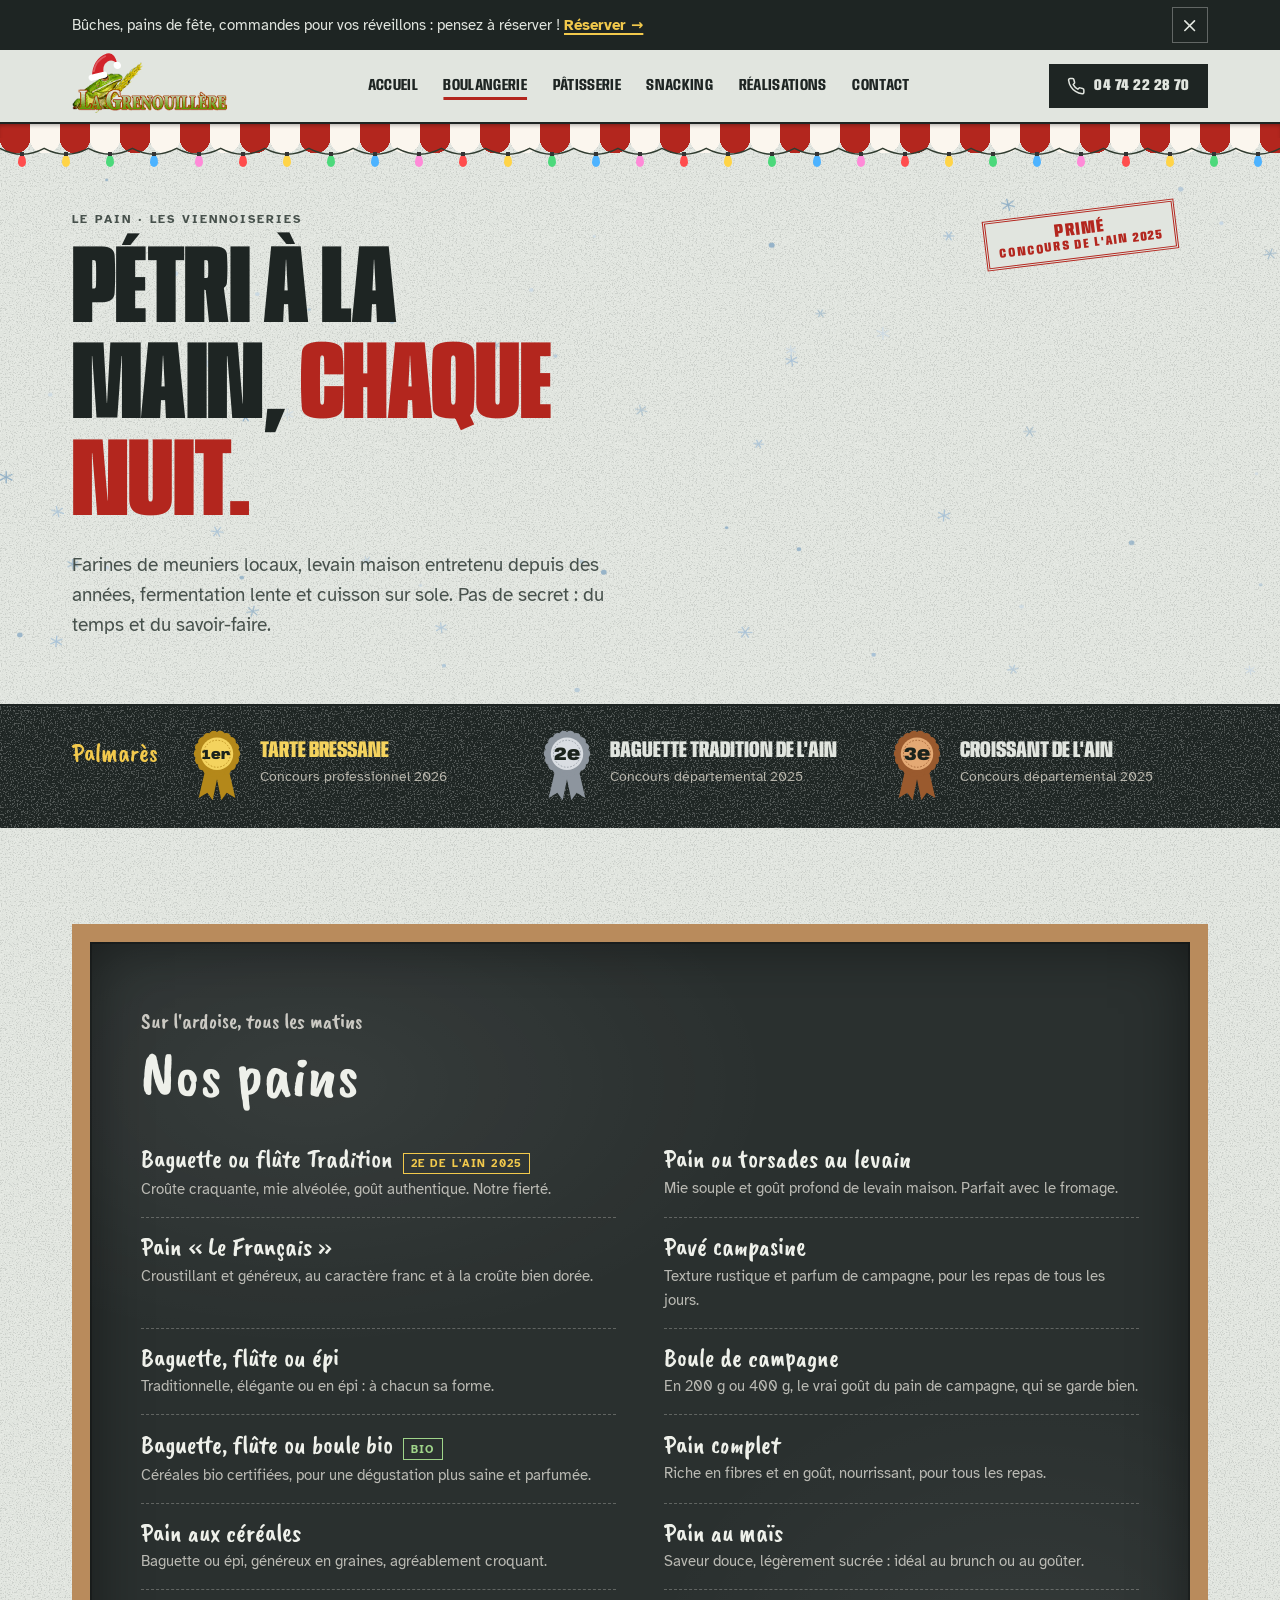
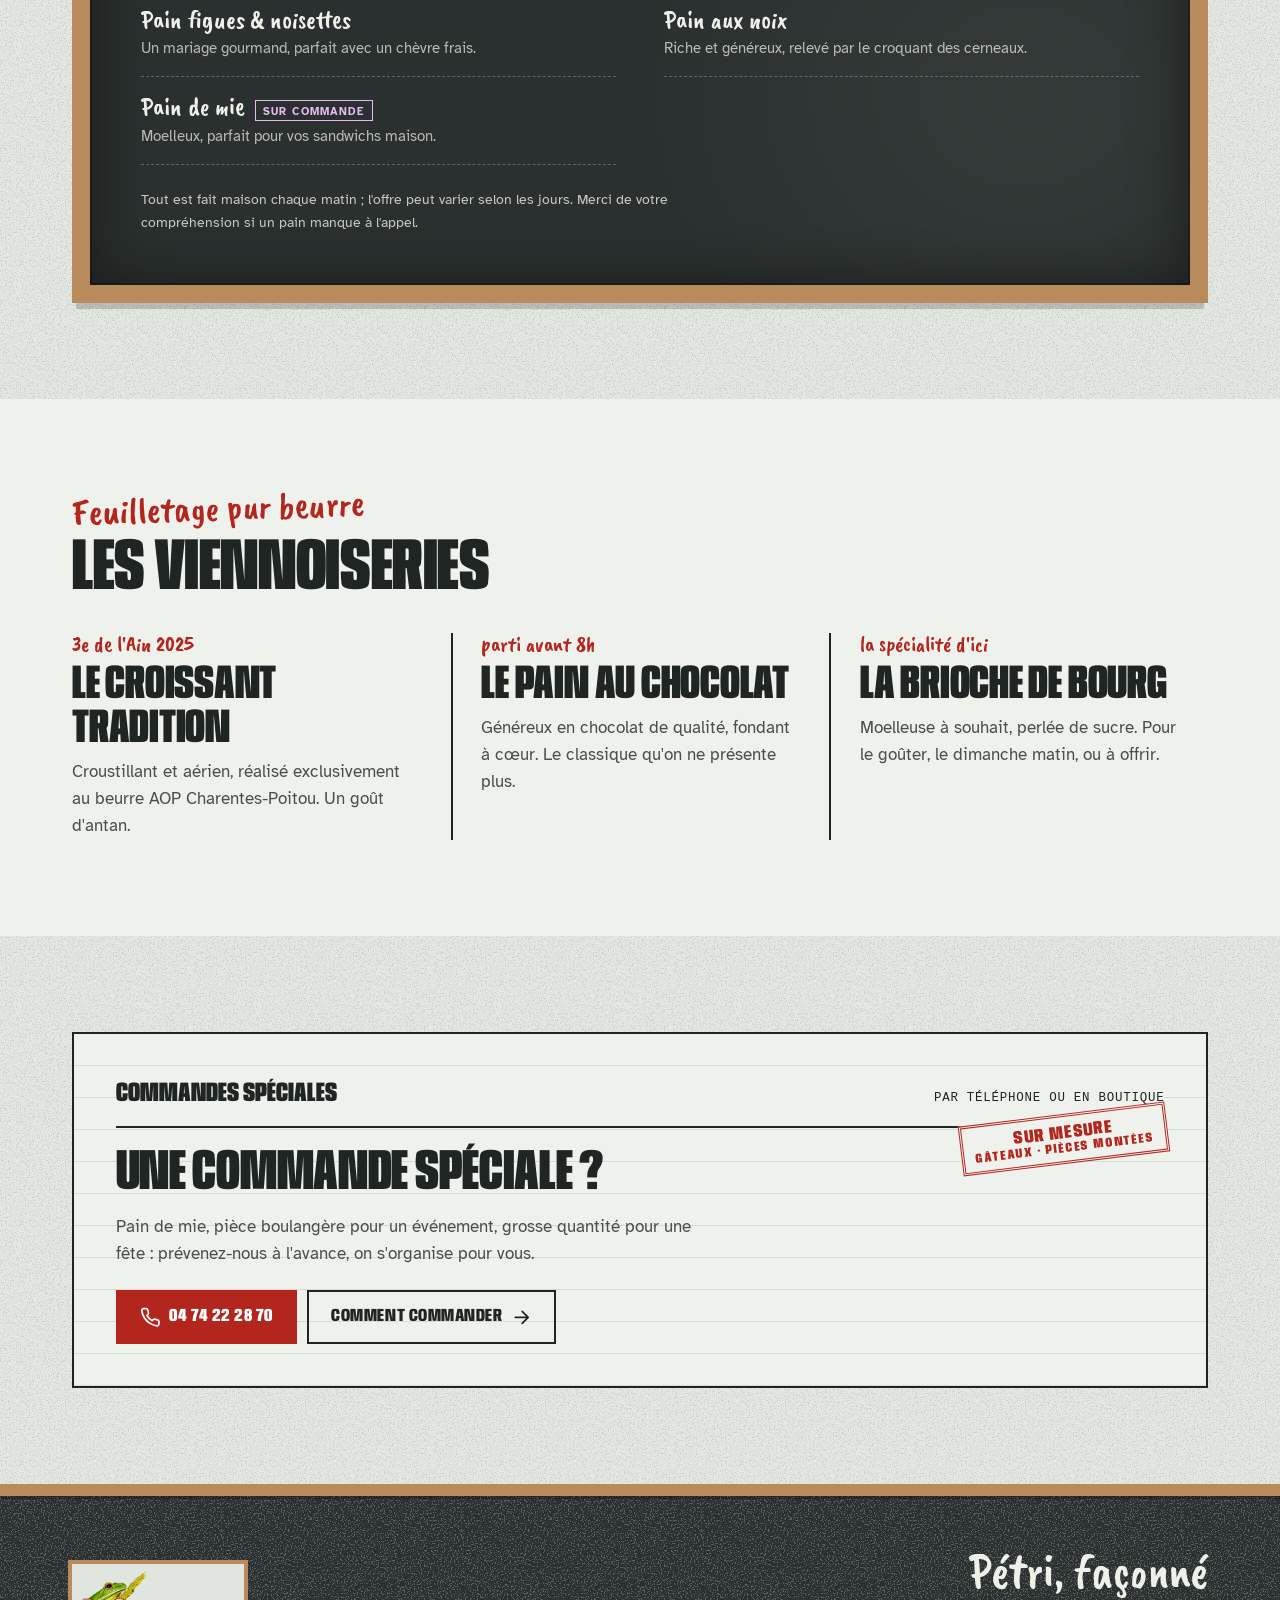
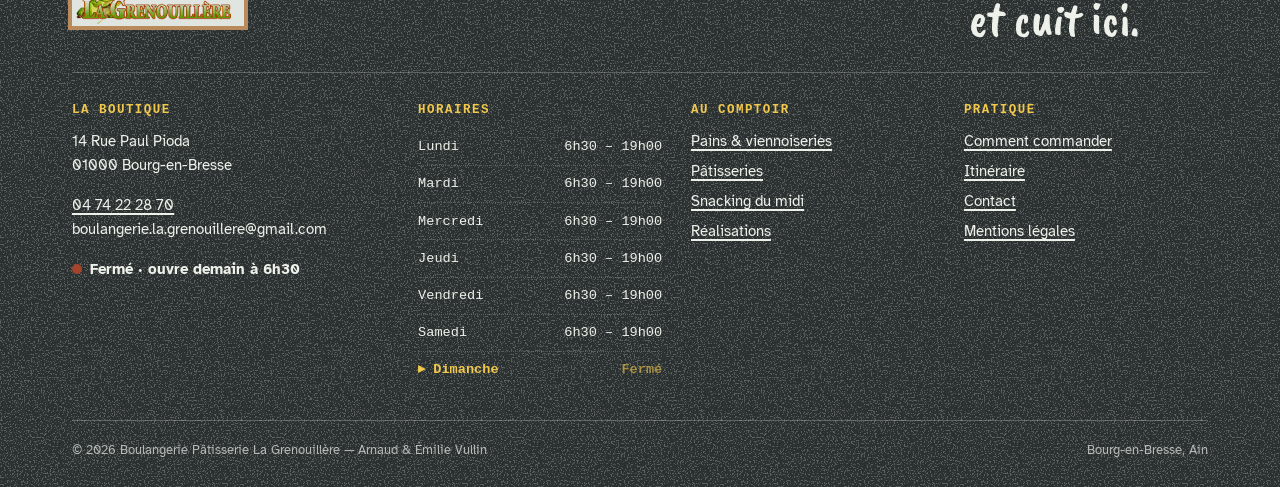
==== commit 7e5190e6: "he" ====
--- a/boulangerie.html
+++ b/boulangerie.html
@@ -125,7 +125,7 @@
         <li><span class="carte-pains__nom">Baguette ou flûte Tradition <span class="mention mention--prime">2e de l'Ain 2025</span></span><span class="carte-pains__desc">Croûte craquante, mie alvéolée, goût authentique. Notre fierté.</span></li>
         <li><span class="carte-pains__nom">Pain ou torsades au levain</span><span class="carte-pains__desc">Mie souple et goût profond de levain maison. Parfait avec le fromage.</span></li>
         <li><span class="carte-pains__nom">Pain « Le Français »</span><span class="carte-pains__desc">Croustillant et généreux, au caractère franc et à la croûte bien dorée.</span></li>
-        <li><span class="carte-pains__nom">Pavé campagnard</span><span class="carte-pains__desc">Texture rustique et parfum de campagne, pour les repas de tous les jours.</span></li>
+        <li><span class="carte-pains__nom">Pavé campasine</span><span class="carte-pains__desc">Texture rustique et parfum de campagne, pour les repas de tous les jours.</span></li>
         <li><span class="carte-pains__nom">Baguette, flûte ou épi</span><span class="carte-pains__desc">Traditionnelle, élégante ou en épi : à chacun sa forme.</span></li>
         <li><span class="carte-pains__nom">Boule de campagne</span><span class="carte-pains__desc">En 200 g ou 400 g, le vrai goût du pain de campagne, qui se garde bien.</span></li>
         <li><span class="carte-pains__nom">Baguette, flûte ou boule bio <span class="mention mention--bio">Bio</span></span><span class="carte-pains__desc">Céréales bio certifiées, pour une dégustation plus saine et parfumée.</span></li>
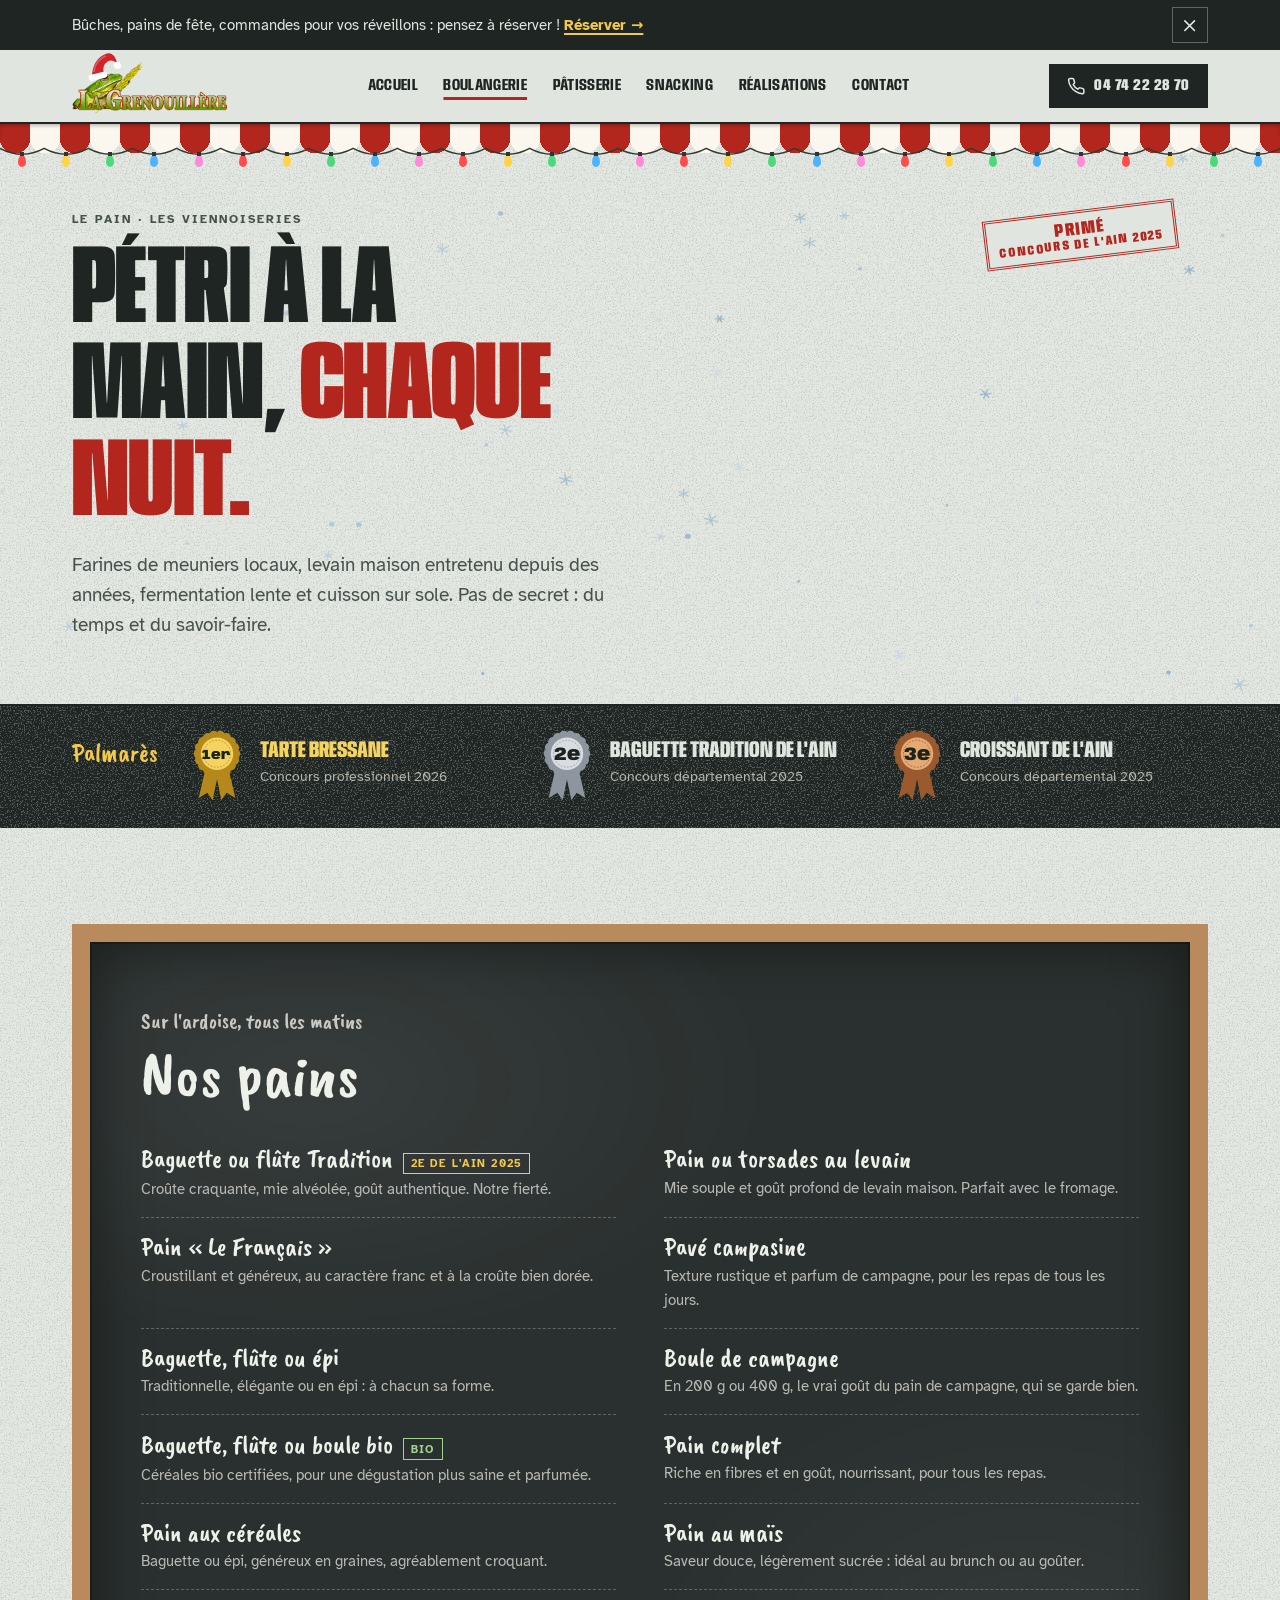
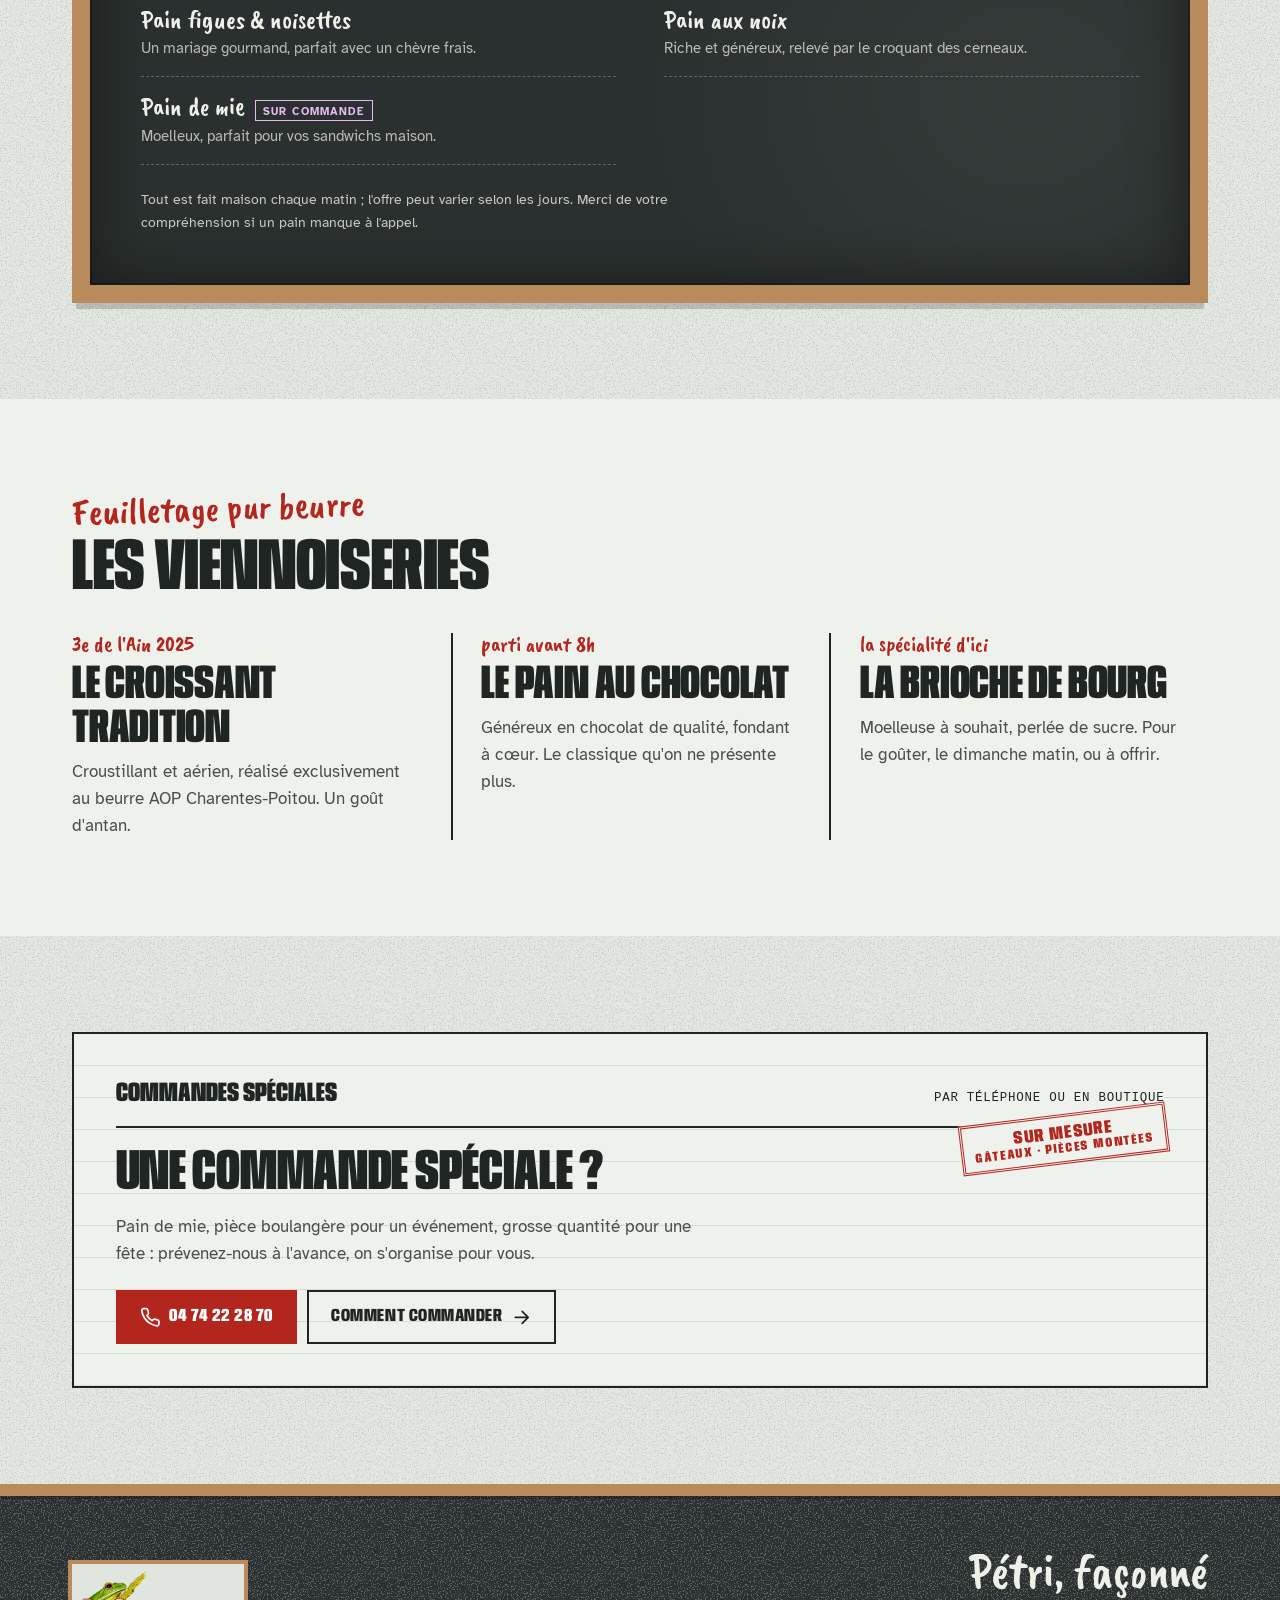
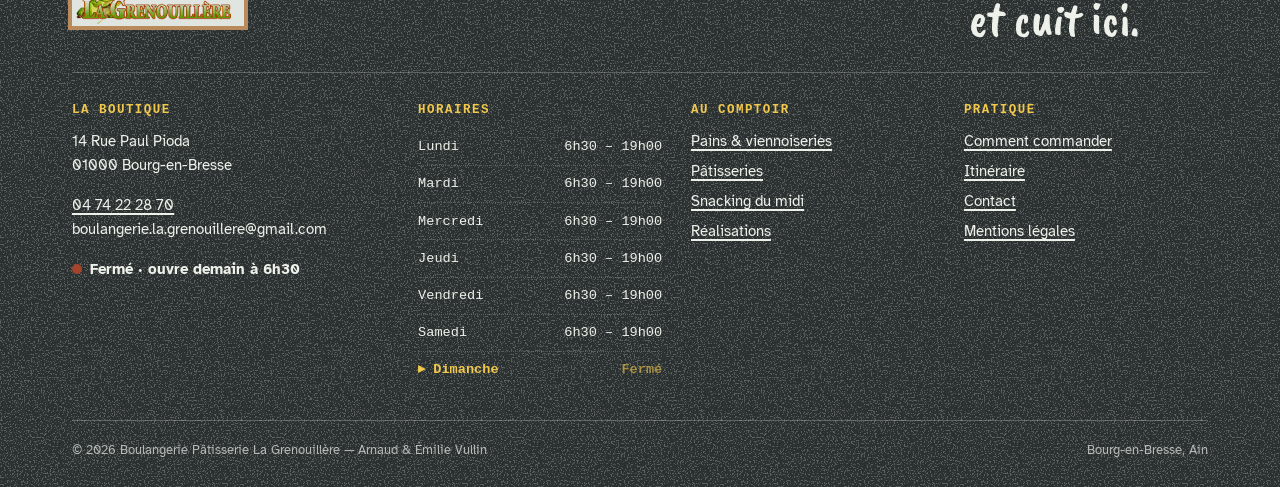
==== commit fffab3b0: "c" ====
--- a/boulangerie.html
+++ b/boulangerie.html
@@ -1,10 +1,12 @@
 <!DOCTYPE html>
 <html lang="fr" class="sans-js">
+
 <head>
   <meta charset="UTF-8">
   <meta name="viewport" content="width=device-width, initial-scale=1, viewport-fit=cover">
   <title>Nos pains & viennoiseries — La Grenouillère, Bourg-en-Bresse</title>
-  <meta name="description" content="Baguette tradition primée 2ème de l'Ain 2025, pains au levain, campagne, bio, céréales et croissant 3ème de l'Ain. Tout est pétri et cuit sur place à Bourg-en-Bresse.">
+  <meta name="description"
+    content="Baguette tradition primée 2ème de l'Ain 2025, pains au levain, campagne, bio, céréales et croissant 3ème de l'Ain. Tout est pétri et cuit sur place à Bourg-en-Bresse.">
   <meta name="robots" content="index, follow">
   <link rel="canonical" href="https://boulangerie-bourgenbresse.fr/boulangerie.html">
   <meta name="theme-color" content="#F2ECE0">
@@ -12,7 +14,8 @@
   <link rel="icon" href="images/logo-grenouille.png" type="image/png">
   <link rel="apple-touch-icon" href="images/logo-grenouille.png">
   <meta property="og:title" content="Nos pains & viennoiseries — La Grenouillère, Bourg-en-Bresse">
-  <meta property="og:description" content="Baguette tradition primée 2ème de l'Ain 2025, pains au levain, campagne, bio, céréales et croissant 3ème de l'Ain. Tout est pétri et cuit sur place à Bourg-en-Bresse.">
+  <meta property="og:description"
+    content="Baguette tradition primée 2ème de l'Ain 2025, pains au levain, campagne, bio, céréales et croissant 3ème de l'Ain. Tout est pétri et cuit sur place à Bourg-en-Bresse.">
   <meta property="og:type" content="website">
   <meta property="og:url" content="https://boulangerie-bourgenbresse.fr/boulangerie.html">
   <meta property="og:image" content="https://boulangerie-bourgenbresse.fr/images/patron.png">
@@ -20,216 +23,410 @@
   <meta name="twitter:card" content="summary_large_image">
   <link rel="preconnect" href="https://fonts.googleapis.com">
   <link rel="preconnect" href="https://fonts.gstatic.com" crossorigin>
-  <link rel="stylesheet" href="https://fonts.googleapis.com/css2?family=Anybody:wdth,wght@50..150,700..900&family=Atkinson+Hyperlegible:ital,wght@0,400;0,700;1,400&family=Caveat+Brush&display=swap">
+  <link rel="stylesheet"
+    href="https://fonts.googleapis.com/css2?family=Anybody:wdth,wght@50..150,700..900&family=Atkinson+Hyperlegible:ital,wght@0,400;0,700;1,400&family=Caveat+Brush&display=swap">
   <link rel="stylesheet" href="style.css">
   <script src="js/saisons.js"></script>
-  
+
 </head>
+
 <body>
-<svg width="0" height="0" style="position:absolute" aria-hidden="true">
-<symbol id="i-phone" viewBox="0 0 24 24"><path d="M22 16.9v3a2 2 0 0 1-2.2 2 19.8 19.8 0 0 1-8.6-3.1 19.5 19.5 0 0 1-6-6A19.8 19.8 0 0 1 2.1 4.2 2 2 0 0 1 4.1 2h3a2 2 0 0 1 2 1.7c.1 1 .4 1.9.7 2.8a2 2 0 0 1-.5 2.1L8.1 9.9a16 16 0 0 0 6 6l1.3-1.3a2 2 0 0 1 2.1-.4c.9.3 1.8.6 2.8.7a2 2 0 0 1 1.7 2z"/></symbol>
-<symbol id="i-pin" viewBox="0 0 24 24"><path d="M20 10c0 6-8 12-8 12s-8-6-8-12a8 8 0 0 1 16 0z"/><circle cx="12" cy="10" r="3"/></symbol>
-<symbol id="i-nav" viewBox="0 0 24 24"><path d="M3 11 22 2l-9 19-2-8-8-2z"/></symbol>
-<symbol id="i-mail" viewBox="0 0 24 24"><rect x="2" y="4" width="20" height="16" rx="2"/><path d="m22 7-10 6L2 7"/></symbol>
-<symbol id="i-fleche" viewBox="0 0 24 24"><path d="M5 12h14M13 5l7 7-7 7"/></symbol>
-<symbol id="i-etoile" viewBox="0 0 24 24"><path d="m12 2 3.1 6.3 6.9 1-5 4.9 1.2 6.8-6.2-3.2-6.2 3.2L7 14.2 2 9.3l6.9-1z"/></symbol>
-<symbol id="i-insta" viewBox="0 0 24 24"><rect x="2" y="2" width="20" height="20" rx="5"/><circle cx="12" cy="12" r="4"/><path d="M17.5 6.5h.01"/></symbol>
-<symbol id="i-fb" viewBox="0 0 24 24"><path d="M18 2h-3a5 5 0 0 0-5 5v3H7v4h3v8h4v-8h3l1-4h-4V7a1 1 0 0 1 1-1h3z"/></symbol>
-<symbol id="i-info" viewBox="0 0 24 24"><circle cx="12" cy="12" r="10"/><path d="M12 16v-4M12 8h.01"/></symbol>
-<symbol id="i-camera" viewBox="0 0 24 24"><path d="M14.5 4h-5L7 7H4a2 2 0 0 0-2 2v9a2 2 0 0 0 2 2h16a2 2 0 0 0 2-2V9a2 2 0 0 0-2-2h-3z"/><circle cx="12" cy="13" r="3.5"/></symbol>
-<symbol id="i-croix" viewBox="0 0 24 24"><path d="M18 6 6 18M6 6l12 12"/></symbol>
-<symbol id="i-crayon" viewBox="0 0 24 24"><path d="M17 3a2.8 2.8 0 1 1 4 4L7.5 20.5 2 22l1.5-5.5z"/></symbol>
-</svg>
-<a class="lien-evitement" href="#contenu">Aller au contenu</a>
-
-<div class="bandeau-saison" id="bandeau-saison" role="region" aria-label="Annonce du moment">
-  <div class="bandeau-saison__inner">
-    <p class="bandeau-saison__texte"></p>
-    <button class="bandeau-saison__fermer" type="button" aria-label="Fermer l'annonce"><svg class="icone " aria-hidden="true"><use href="#i-croix"/></svg></button>
-  </div>
-</div>
-
-<header class="entete">
-  <div class="conteneur entete__inner">
-    <a class="logo" href="index.html" aria-label="La Grenouillère, retour à l'accueil">
-      <span class="logo__image"><img src="images/logo-grenouille.png" alt="" width="225" height="225"></span>
-      <span class="logo__texte">Boulangerie · Pâtisserie</span>
-    </a>
-    <nav class="nav" aria-label="Navigation principale"><ul><li><a href="index.html">Accueil</a></li><li><a href="boulangerie.html" aria-current="page">Boulangerie</a></li><li><a href="patisserie.html">Pâtisserie</a></li><li><a href="snacking.html">Snacking</a></li><li><a href="realisations.html">Réalisations</a></li><li><a href="contact.html">Contact</a></li></ul></nav>
-    <a class="bouton bouton--plein bouton--petit entete__cta" href="tel:+33474222870"><svg class="icone " aria-hidden="true"><use href="#i-phone"/></svg> 04 74 22 28 70</a>
-    <button class="burger" type="button" aria-label="Ouvrir le menu" aria-expanded="false" aria-controls="menu-mobile"><span class="burger__traits"><span></span><span></span><span></span></span>Menu</button>
-  </div>
-</header>
-<div class="store" aria-hidden="true"></div>
-
-<div class="menu-mobile" id="menu-mobile" aria-hidden="true">
-  <nav aria-label="Navigation mobile">
-    <ul>
-      <li><a class="menu-mobile__lien" href="index.html">Accueil</a></li>
-      <li><a class="menu-mobile__lien" href="boulangerie.html" aria-current="page">Boulangerie</a></li>
-      <li><a class="menu-mobile__lien" href="patisserie.html">Pâtisserie</a></li>
-      <li><a class="menu-mobile__lien" href="snacking.html">Snacking</a></li>
-      <li><a class="menu-mobile__lien" href="realisations.html">Réalisations</a></li>
-      <li><a class="menu-mobile__lien" href="contact.html">Contact</a></li>
-    </ul>
-  </nav>
-  <div class="menu-mobile__bas">
-    <span class="statut" data-statut><span class="statut__point" aria-hidden="true"></span><span class="statut__texte">Lun – Sam · 6h30 – 19h00</span></span>
-    <span>14 Rue Paul Pioda, 01000 Bourg-en-Bresse</span>
-    <a class="bouton bouton--accent" href="tel:+33474222870"><svg class="icone " aria-hidden="true"><use href="#i-phone"/></svg> Appeler la boulangerie</a>
-  </div>
-</div>
-
-<main id="contenu">
-
-
-<section class="page-heros">
-  <div class="conteneur">
-    <span class="page-heros__surtitre">Le pain · Les viennoiseries</span>
-    <h1>Pétri à la main, <span class="rouge">chaque nuit.</span></h1>
-    <p>Farines de meuniers locaux, levain maison entretenu depuis des années, fermentation lente et cuisson sur sole. Pas de secret : du temps et du savoir-faire.</p>
-  </div>
-  <span class="tampon" aria-hidden="true">Primé<small>Concours de l'Ain 2025</small></span>
-</section>
-
-<section class="palmares" aria-label="Nos récompenses">
-  <div class="conteneur palmares__inner">
-    <p class="palmares__titre">Palmarès</p>
-    <div class="palmares__item palmares__item--or"><svg class="rosette" viewBox="0 0 100 130" aria-hidden="true">
-    <path d="M30 66 16 126l16-10 10 14 12-58z" fill="#B4881A"/><path d="M70 66l14 60-16-10-10 14-12-58z" fill="#B4881A"/>
-    <g fill="#B4881A"><circle cx="84.0" cy="44.0" r="9"/><circle cx="81.9" cy="55.6" r="9"/><circle cx="76.0" cy="65.9" r="9"/><circle cx="67.0" cy="73.4" r="9"/><circle cx="55.9" cy="77.5" r="9"/><circle cx="44.1" cy="77.5" r="9"/><circle cx="33.0" cy="73.4" r="9"/><circle cx="24.0" cy="65.9" r="9"/><circle cx="18.1" cy="55.6" r="9"/><circle cx="16.0" cy="44.0" r="9"/><circle cx="18.1" cy="32.4" r="9"/><circle cx="24.0" cy="22.1" r="9"/><circle cx="33.0" cy="14.6" r="9"/><circle cx="44.1" cy="10.5" r="9"/><circle cx="55.9" cy="10.5" r="9"/><circle cx="67.0" cy="14.6" r="9"/><circle cx="76.0" cy="22.1" r="9"/><circle cx="81.9" cy="32.4" r="9"/></g><circle cx="50" cy="44" r="36" fill="#B4881A"/><circle cx="50" cy="44" r="30" fill="#F4D35E"/>
-    <circle cx="50" cy="44" r="25" fill="none" stroke="#B4881A" stroke-width="1.5" stroke-dasharray="3 3"/>
-    <text x="50" y="53" text-anchor="middle" font-family="Anybody, Arial Narrow, sans-serif" font-weight="900" font-size="25" fill="#1B231C">1er</text>
-  </svg><div><strong>Tarte Bressane</strong><span>Concours professionnel 2026</span></div></div>
-    <div class="palmares__item"><svg class="rosette" viewBox="0 0 100 130" aria-hidden="true">
-    <path d="M30 66 16 126l16-10 10 14 12-58z" fill="#8D959E"/><path d="M70 66l14 60-16-10-10 14-12-58z" fill="#8D959E"/>
-    <g fill="#8D959E"><circle cx="84.0" cy="44.0" r="9"/><circle cx="81.9" cy="55.6" r="9"/><circle cx="76.0" cy="65.9" r="9"/><circle cx="67.0" cy="73.4" r="9"/><circle cx="55.9" cy="77.5" r="9"/><circle cx="44.1" cy="77.5" r="9"/><circle cx="33.0" cy="73.4" r="9"/><circle cx="24.0" cy="65.9" r="9"/><circle cx="18.1" cy="55.6" r="9"/><circle cx="16.0" cy="44.0" r="9"/><circle cx="18.1" cy="32.4" r="9"/><circle cx="24.0" cy="22.1" r="9"/><circle cx="33.0" cy="14.6" r="9"/><circle cx="44.1" cy="10.5" r="9"/><circle cx="55.9" cy="10.5" r="9"/><circle cx="67.0" cy="14.6" r="9"/><circle cx="76.0" cy="22.1" r="9"/><circle cx="81.9" cy="32.4" r="9"/></g><circle cx="50" cy="44" r="36" fill="#8D959E"/><circle cx="50" cy="44" r="30" fill="#D9DDE2"/>
-    <circle cx="50" cy="44" r="25" fill="none" stroke="#8D959E" stroke-width="1.5" stroke-dasharray="3 3"/>
-    <text x="50" y="56" text-anchor="middle" font-family="Anybody, Arial Narrow, sans-serif" font-weight="900" font-size="34" fill="#1B231C">2e</text>
-  </svg><div><strong>Baguette Tradition de l'Ain</strong><span>Concours départemental 2025</span></div></div>
-    <div class="palmares__item"><svg class="rosette" viewBox="0 0 100 130" aria-hidden="true">
-    <path d="M30 66 16 126l16-10 10 14 12-58z" fill="#9A5A2E"/><path d="M70 66l14 60-16-10-10 14-12-58z" fill="#9A5A2E"/>
-    <g fill="#9A5A2E"><circle cx="84.0" cy="44.0" r="9"/><circle cx="81.9" cy="55.6" r="9"/><circle cx="76.0" cy="65.9" r="9"/><circle cx="67.0" cy="73.4" r="9"/><circle cx="55.9" cy="77.5" r="9"/><circle cx="44.1" cy="77.5" r="9"/><circle cx="33.0" cy="73.4" r="9"/><circle cx="24.0" cy="65.9" r="9"/><circle cx="18.1" cy="55.6" r="9"/><circle cx="16.0" cy="44.0" r="9"/><circle cx="18.1" cy="32.4" r="9"/><circle cx="24.0" cy="22.1" r="9"/><circle cx="33.0" cy="14.6" r="9"/><circle cx="44.1" cy="10.5" r="9"/><circle cx="55.9" cy="10.5" r="9"/><circle cx="67.0" cy="14.6" r="9"/><circle cx="76.0" cy="22.1" r="9"/><circle cx="81.9" cy="32.4" r="9"/></g><circle cx="50" cy="44" r="36" fill="#9A5A2E"/><circle cx="50" cy="44" r="30" fill="#E4A974"/>
-    <circle cx="50" cy="44" r="25" fill="none" stroke="#9A5A2E" stroke-width="1.5" stroke-dasharray="3 3"/>
-    <text x="50" y="56" text-anchor="middle" font-family="Anybody, Arial Narrow, sans-serif" font-weight="900" font-size="34" fill="#1B231C">3e</text>
-  </svg><div><strong>Croissant de l'Ain</strong><span>Concours départemental 2025</span></div></div>
-  </div>
-</section>
-
-<section class="section" aria-labelledby="pains-titre">
-  <div class="conteneur">
-    <div class="ardoise revele">
-      <p class="ardoise__surtitre">Sur l'ardoise, tous les matins</p>
-      <h2 class="ardoise__titre" id="pains-titre">Nos pains</h2>
-      <ul class="carte-pains" style="margin-top:1.4rem">
-        <li><span class="carte-pains__nom">Baguette ou flûte Tradition <span class="mention mention--prime">2e de l'Ain 2025</span></span><span class="carte-pains__desc">Croûte craquante, mie alvéolée, goût authentique. Notre fierté.</span></li>
-        <li><span class="carte-pains__nom">Pain ou torsades au levain</span><span class="carte-pains__desc">Mie souple et goût profond de levain maison. Parfait avec le fromage.</span></li>
-        <li><span class="carte-pains__nom">Pain « Le Français »</span><span class="carte-pains__desc">Croustillant et généreux, au caractère franc et à la croûte bien dorée.</span></li>
-        <li><span class="carte-pains__nom">Pavé campasine</span><span class="carte-pains__desc">Texture rustique et parfum de campagne, pour les repas de tous les jours.</span></li>
-        <li><span class="carte-pains__nom">Baguette, flûte ou épi</span><span class="carte-pains__desc">Traditionnelle, élégante ou en épi : à chacun sa forme.</span></li>
-        <li><span class="carte-pains__nom">Boule de campagne</span><span class="carte-pains__desc">En 200 g ou 400 g, le vrai goût du pain de campagne, qui se garde bien.</span></li>
-        <li><span class="carte-pains__nom">Baguette, flûte ou boule bio <span class="mention mention--bio">Bio</span></span><span class="carte-pains__desc">Céréales bio certifiées, pour une dégustation plus saine et parfumée.</span></li>
-        <li><span class="carte-pains__nom">Pain complet</span><span class="carte-pains__desc">Riche en fibres et en goût, nourrissant, pour tous les repas.</span></li>
-        <li><span class="carte-pains__nom">Pain aux céréales</span><span class="carte-pains__desc">Baguette ou épi, généreux en graines, agréablement croquant.</span></li>
-        <li><span class="carte-pains__nom">Pain au maïs</span><span class="carte-pains__desc">Saveur douce, légèrement sucrée : idéal au brunch ou au goûter.</span></li>
-        <li><span class="carte-pains__nom">Pain figues & noisettes</span><span class="carte-pains__desc">Un mariage gourmand, parfait avec un chèvre frais.</span></li>
-        <li><span class="carte-pains__nom">Pain aux noix</span><span class="carte-pains__desc">Riche et généreux, relevé par le croquant des cerneaux.</span></li>
-        <li><span class="carte-pains__nom">Pain de mie <span class="mention mention--commande">Sur commande</span></span><span class="carte-pains__desc">Moelleux, parfait pour vos sandwichs maison.</span></li>
-      </ul>
-      <p style="margin-top:1.4rem;font-size:.9rem">Tout est fait maison chaque matin ; l'offre peut varier selon les jours. Merci de votre compréhension si un pain manque à l'appel.</p>
+  <svg width="0" height="0" style="position:absolute" aria-hidden="true">
+    <symbol id="i-phone" viewBox="0 0 24 24">
+      <path
+        d="M22 16.9v3a2 2 0 0 1-2.2 2 19.8 19.8 0 0 1-8.6-3.1 19.5 19.5 0 0 1-6-6A19.8 19.8 0 0 1 2.1 4.2 2 2 0 0 1 4.1 2h3a2 2 0 0 1 2 1.7c.1 1 .4 1.9.7 2.8a2 2 0 0 1-.5 2.1L8.1 9.9a16 16 0 0 0 6 6l1.3-1.3a2 2 0 0 1 2.1-.4c.9.3 1.8.6 2.8.7a2 2 0 0 1 1.7 2z" />
+    </symbol>
+    <symbol id="i-pin" viewBox="0 0 24 24">
+      <path d="M20 10c0 6-8 12-8 12s-8-6-8-12a8 8 0 0 1 16 0z" />
+      <circle cx="12" cy="10" r="3" />
+    </symbol>
+    <symbol id="i-nav" viewBox="0 0 24 24">
+      <path d="M3 11 22 2l-9 19-2-8-8-2z" />
+    </symbol>
+    <symbol id="i-mail" viewBox="0 0 24 24">
+      <rect x="2" y="4" width="20" height="16" rx="2" />
+      <path d="m22 7-10 6L2 7" />
+    </symbol>
+    <symbol id="i-fleche" viewBox="0 0 24 24">
+      <path d="M5 12h14M13 5l7 7-7 7" />
+    </symbol>
+    <symbol id="i-etoile" viewBox="0 0 24 24">
+      <path d="m12 2 3.1 6.3 6.9 1-5 4.9 1.2 6.8-6.2-3.2-6.2 3.2L7 14.2 2 9.3l6.9-1z" />
+    </symbol>
+    <symbol id="i-insta" viewBox="0 0 24 24">
+      <rect x="2" y="2" width="20" height="20" rx="5" />
+      <circle cx="12" cy="12" r="4" />
+      <path d="M17.5 6.5h.01" />
+    </symbol>
+    <symbol id="i-fb" viewBox="0 0 24 24">
+      <path d="M18 2h-3a5 5 0 0 0-5 5v3H7v4h3v8h4v-8h3l1-4h-4V7a1 1 0 0 1 1-1h3z" />
+    </symbol>
+    <symbol id="i-info" viewBox="0 0 24 24">
+      <circle cx="12" cy="12" r="10" />
+      <path d="M12 16v-4M12 8h.01" />
+    </symbol>
+    <symbol id="i-camera" viewBox="0 0 24 24">
+      <path d="M14.5 4h-5L7 7H4a2 2 0 0 0-2 2v9a2 2 0 0 0 2 2h16a2 2 0 0 0 2-2V9a2 2 0 0 0-2-2h-3z" />
+      <circle cx="12" cy="13" r="3.5" />
+    </symbol>
+    <symbol id="i-croix" viewBox="0 0 24 24">
+      <path d="M18 6 6 18M6 6l12 12" />
+    </symbol>
+    <symbol id="i-crayon" viewBox="0 0 24 24">
+      <path d="M17 3a2.8 2.8 0 1 1 4 4L7.5 20.5 2 22l1.5-5.5z" />
+    </symbol>
+  </svg>
+  <a class="lien-evitement" href="#contenu">Aller au contenu</a>
+
+  <div class="bandeau-saison" id="bandeau-saison" role="region" aria-label="Annonce du moment">
+    <div class="bandeau-saison__inner">
+      <p class="bandeau-saison__texte"></p>
+      <button class="bandeau-saison__fermer" type="button" aria-label="Fermer l'annonce"><svg class="icone "
+          aria-hidden="true">
+          <use href="#i-croix" />
+        </svg></button>
     </div>
   </div>
-</section>
-
-<section class="section section--blanc" aria-labelledby="vien-titre">
-  <div class="conteneur">
-    <div class="entete-section revele">
-      <h2 class="titre" id="vien-titre"><span class="craie">Feuilletage pur beurre</span>Les viennoiseries</h2>
+
+  <header class="entete">
+    <div class="conteneur entete__inner">
+      <a class="logo" href="index.html" aria-label="La Grenouillère, retour à l'accueil">
+        <span class="logo__image"><img src="images/logo-grenouille.png" alt="" width="225" height="225"></span>
+        <span class="logo__texte">Boulangerie · Pâtisserie</span>
+      </a>
+      <nav class="nav" aria-label="Navigation principale">
+        <ul>
+          <li><a href="index.html">Accueil</a></li>
+          <li><a href="boulangerie.html" aria-current="page">Boulangerie</a></li>
+          <li><a href="patisserie.html">Pâtisserie</a></li>
+          <li><a href="snacking.html">Snacking</a></li>
+          <li><a href="realisations.html">Réalisations</a></li>
+          <li><a href="contact.html">Contact</a></li>
+        </ul>
+      </nav>
+      <a class="bouton bouton--plein bouton--petit entete__cta" href="tel:+33474222870"><svg class="icone "
+          aria-hidden="true">
+          <use href="#i-phone" />
+        </svg> 04 74 22 28 70</a>
+      <button class="burger" type="button" aria-label="Ouvrir le menu" aria-expanded="false"
+        aria-controls="menu-mobile"><span
+          class="burger__traits"><span></span><span></span><span></span></span>Menu</button>
     </div>
-    <div class="trio">
-      <article class="trio__item revele"><span class="craie">3e de l'Ain 2025</span><h3>Le croissant tradition</h3><p>Croustillant et aérien, réalisé exclusivement au beurre AOP Charentes-Poitou. Un goût d'antan.</p></article>
-      <article class="trio__item revele"><span class="craie">parti avant 8h</span><h3>Le pain au chocolat</h3><p>Généreux en chocolat de qualité, fondant à cœur. Le classique qu'on ne présente plus.</p></article>
-      <article class="trio__item revele"><span class="craie">la spécialité d'ici</span><h3>La brioche de Bourg</h3><p>Moelleuse à souhait, perlée de sucre. Pour le goûter, le dimanche matin, ou à offrir.</p></article>
+  </header>
+  <div class="store" aria-hidden="true"></div>
+
+  <div class="menu-mobile" id="menu-mobile" aria-hidden="true">
+    <nav aria-label="Navigation mobile">
+      <ul>
+        <li><a class="menu-mobile__lien" href="index.html">Accueil</a></li>
+        <li><a class="menu-mobile__lien" href="boulangerie.html" aria-current="page">Boulangerie</a></li>
+        <li><a class="menu-mobile__lien" href="patisserie.html">Pâtisserie</a></li>
+        <li><a class="menu-mobile__lien" href="snacking.html">Snacking</a></li>
+        <li><a class="menu-mobile__lien" href="realisations.html">Réalisations</a></li>
+        <li><a class="menu-mobile__lien" href="contact.html">Contact</a></li>
+      </ul>
+    </nav>
+    <div class="menu-mobile__bas">
+      <span class="statut" data-statut><span class="statut__point" aria-hidden="true"></span><span
+          class="statut__texte">Lun – Sam · 6h30 – 19h00</span></span>
+      <span>14 Rue Paul Pioda, 01000 Bourg-en-Bresse</span>
+      <a class="bouton bouton--accent" href="tel:+33474222870"><svg class="icone " aria-hidden="true">
+          <use href="#i-phone" />
+        </svg> Appeler la boulangerie</a>
     </div>
   </div>
-</section>
-
-<section class="section">
-  <div class="conteneur">
-    <div class="bon revele">
-      <div class="bon__entete"><strong>Commandes spéciales</strong><span>Par téléphone ou en boutique</span></div>
-      <h2>Une commande spéciale ?</h2>
-      <p>Pain de mie, pièce boulangère pour un événement, grosse quantité pour une fête : prévenez-nous à l'avance, on s'organise pour vous.</p>
-      <div class="bon__actions">
-        <a class="bouton bouton--accent" href="tel:+33474222870"><svg class="icone " aria-hidden="true"><use href="#i-phone"/></svg> 04 74 22 28 70</a>
-        <a class="bouton bouton--contour" href="contact.html#commander">Comment commander <svg class="icone " aria-hidden="true"><use href="#i-fleche"/></svg></a>
-      </div>
-      <span class="tampon" aria-hidden="true">Sur mesure<small>Gâteaux · Pièces montées</small></span>
+
+  <main id="contenu">
+
+
+    <section class="page-heros">
+      <div class="conteneur">
+        <span class="page-heros__surtitre">Le pain · Les viennoiseries</span>
+        <h1>Pétri à la main, <span class="rouge">chaque nuit.</span></h1>
+        <p>Farines de meuniers locaux, levain maison entretenu depuis des années, fermentation lente et cuisson sur
+          sole. Pas de secret : du temps et du savoir-faire.</p>
+      </div>
+      <span class="tampon" aria-hidden="true">Primé<small>Concours de l'Ain 2025</small></span>
+    </section>
+
+    <section class="palmares" aria-label="Nos récompenses">
+      <div class="conteneur palmares__inner">
+        <p class="palmares__titre">Palmarès</p>
+        <div class="palmares__item palmares__item--or"><svg class="rosette" viewBox="0 0 100 130" aria-hidden="true">
+            <path d="M30 66 16 126l16-10 10 14 12-58z" fill="#B4881A" />
+            <path d="M70 66l14 60-16-10-10 14-12-58z" fill="#B4881A" />
+            <g fill="#B4881A">
+              <circle cx="84.0" cy="44.0" r="9" />
+              <circle cx="81.9" cy="55.6" r="9" />
+              <circle cx="76.0" cy="65.9" r="9" />
+              <circle cx="67.0" cy="73.4" r="9" />
+              <circle cx="55.9" cy="77.5" r="9" />
+              <circle cx="44.1" cy="77.5" r="9" />
+              <circle cx="33.0" cy="73.4" r="9" />
+              <circle cx="24.0" cy="65.9" r="9" />
+              <circle cx="18.1" cy="55.6" r="9" />
+              <circle cx="16.0" cy="44.0" r="9" />
+              <circle cx="18.1" cy="32.4" r="9" />
+              <circle cx="24.0" cy="22.1" r="9" />
+              <circle cx="33.0" cy="14.6" r="9" />
+              <circle cx="44.1" cy="10.5" r="9" />
+              <circle cx="55.9" cy="10.5" r="9" />
+              <circle cx="67.0" cy="14.6" r="9" />
+              <circle cx="76.0" cy="22.1" r="9" />
+              <circle cx="81.9" cy="32.4" r="9" />
+            </g>
+            <circle cx="50" cy="44" r="36" fill="#B4881A" />
+            <circle cx="50" cy="44" r="30" fill="#F4D35E" />
+            <circle cx="50" cy="44" r="25" fill="none" stroke="#B4881A" stroke-width="1.5" stroke-dasharray="3 3" />
+            <text x="50" y="53" text-anchor="middle" font-family="Anybody, Arial Narrow, sans-serif" font-weight="900"
+              font-size="25" fill="#1B231C">1er</text>
+          </svg>
+          <div><strong>Tarte Bressane</strong><span>Concours professionnel 2026</span></div>
+        </div>
+        <div class="palmares__item"><svg class="rosette" viewBox="0 0 100 130" aria-hidden="true">
+            <path d="M30 66 16 126l16-10 10 14 12-58z" fill="#8D959E" />
+            <path d="M70 66l14 60-16-10-10 14-12-58z" fill="#8D959E" />
+            <g fill="#8D959E">
+              <circle cx="84.0" cy="44.0" r="9" />
+              <circle cx="81.9" cy="55.6" r="9" />
+              <circle cx="76.0" cy="65.9" r="9" />
+              <circle cx="67.0" cy="73.4" r="9" />
+              <circle cx="55.9" cy="77.5" r="9" />
+              <circle cx="44.1" cy="77.5" r="9" />
+              <circle cx="33.0" cy="73.4" r="9" />
+              <circle cx="24.0" cy="65.9" r="9" />
+              <circle cx="18.1" cy="55.6" r="9" />
+              <circle cx="16.0" cy="44.0" r="9" />
+              <circle cx="18.1" cy="32.4" r="9" />
+              <circle cx="24.0" cy="22.1" r="9" />
+              <circle cx="33.0" cy="14.6" r="9" />
+              <circle cx="44.1" cy="10.5" r="9" />
+              <circle cx="55.9" cy="10.5" r="9" />
+              <circle cx="67.0" cy="14.6" r="9" />
+              <circle cx="76.0" cy="22.1" r="9" />
+              <circle cx="81.9" cy="32.4" r="9" />
+            </g>
+            <circle cx="50" cy="44" r="36" fill="#8D959E" />
+            <circle cx="50" cy="44" r="30" fill="#D9DDE2" />
+            <circle cx="50" cy="44" r="25" fill="none" stroke="#8D959E" stroke-width="1.5" stroke-dasharray="3 3" />
+            <text x="50" y="56" text-anchor="middle" font-family="Anybody, Arial Narrow, sans-serif" font-weight="900"
+              font-size="34" fill="#1B231C">2e</text>
+          </svg>
+          <div><strong>Baguette Tradition de l'Ain</strong><span>Concours départemental 2025</span></div>
+        </div>
+        <div class="palmares__item"><svg class="rosette" viewBox="0 0 100 130" aria-hidden="true">
+            <path d="M30 66 16 126l16-10 10 14 12-58z" fill="#9A5A2E" />
+            <path d="M70 66l14 60-16-10-10 14-12-58z" fill="#9A5A2E" />
+            <g fill="#9A5A2E">
+              <circle cx="84.0" cy="44.0" r="9" />
+              <circle cx="81.9" cy="55.6" r="9" />
+              <circle cx="76.0" cy="65.9" r="9" />
+              <circle cx="67.0" cy="73.4" r="9" />
+              <circle cx="55.9" cy="77.5" r="9" />
+              <circle cx="44.1" cy="77.5" r="9" />
+              <circle cx="33.0" cy="73.4" r="9" />
+              <circle cx="24.0" cy="65.9" r="9" />
+              <circle cx="18.1" cy="55.6" r="9" />
+              <circle cx="16.0" cy="44.0" r="9" />
+              <circle cx="18.1" cy="32.4" r="9" />
+              <circle cx="24.0" cy="22.1" r="9" />
+              <circle cx="33.0" cy="14.6" r="9" />
+              <circle cx="44.1" cy="10.5" r="9" />
+              <circle cx="55.9" cy="10.5" r="9" />
+              <circle cx="67.0" cy="14.6" r="9" />
+              <circle cx="76.0" cy="22.1" r="9" />
+              <circle cx="81.9" cy="32.4" r="9" />
+            </g>
+            <circle cx="50" cy="44" r="36" fill="#9A5A2E" />
+            <circle cx="50" cy="44" r="30" fill="#E4A974" />
+            <circle cx="50" cy="44" r="25" fill="none" stroke="#9A5A2E" stroke-width="1.5" stroke-dasharray="3 3" />
+            <text x="50" y="56" text-anchor="middle" font-family="Anybody, Arial Narrow, sans-serif" font-weight="900"
+              font-size="34" fill="#1B231C">3e</text>
+          </svg>
+          <div><strong>Croissant de l'Ain</strong><span>Concours départemental 2025</span></div>
+        </div>
+      </div>
+    </section>
+
+    <section class="section" aria-labelledby="pains-titre">
+      <div class="conteneur">
+        <div class="ardoise revele">
+          <p class="ardoise__surtitre">Sur l'ardoise, tous les matins</p>
+          <h2 class="ardoise__titre" id="pains-titre">Nos pains</h2>
+          <ul class="carte-pains" style="margin-top:1.4rem">
+            <li><span class="carte-pains__nom">Baguette ou flûte Tradition <span class="mention mention--prime">2e de
+                  l'Ain 2025</span></span><span class="carte-pains__desc">Croûte craquante, mie alvéolée, goût
+                authentique. Notre fierté.</span></li>
+            <li><span class="carte-pains__nom">Pain ou torsades au levain</span><span class="carte-pains__desc">Mie
+                souple et goût profond de levain maison. Parfait avec le fromage.</span></li>
+            <li><span class="carte-pains__nom">Pain « Le Français »</span><span class="carte-pains__desc">Croustillant
+                et généreux, au caractère franc et à la croûte bien dorée.</span></li>
+            <li><span class="carte-pains__nom">Pavé campasine</span><span class="carte-pains__desc">Texture rustique et
+                parfum de campagne, pour les repas de tous les jours.</span></li>
+            <li><span class="carte-pains__nom">Baguette, flûte ou épi</span><span
+                class="carte-pains__desc">Traditionnelle, élégante ou en épi : à chacun sa forme.</span></li>
+            <li><span class="carte-pains__nom">Boule de campagne</span><span class="carte-pains__desc">En 200 g ou 400
+                g, le vrai goût du pain de campagne, qui se garde bien.</span></li>
+            <li><span class="carte-pains__nom">Baguette, flûte ou boule bio <span
+                  class="mention mention--bio">Bio</span></span><span class="carte-pains__desc">Céréales bio certifiées,
+                pour une dégustation plus saine et parfumée.</span></li>
+            <li><span class="carte-pains__nom">Pain complet</span><span class="carte-pains__desc">Riche en fibres et en
+                goût, nourrissant, pour tous les repas.</span></li>
+            <li><span class="carte-pains__nom">Pain aux céréales</span><span class="carte-pains__desc">Baguette ou épi,
+                généreux en graines, agréablement croquant.</span></li>
+            <li><span class="carte-pains__nom">Pain au maïs</span><span class="carte-pains__desc">Saveur douce,
+                légèrement sucrée : idéal au brunch ou au goûter.</span></li>
+            <li><span class="carte-pains__nom">Pain figues & noisettes</span><span class="carte-pains__desc">Un mariage
+                gourmand, parfait avec un chèvre frais.</span></li>
+            <li><span class="carte-pains__nom">Pain aux noix</span><span class="carte-pains__desc">Riche et généreux,
+                relevé par le croquant des cerneaux.</span></li>
+            <li><span class="carte-pains__nom">Pain de mie <span class="mention mention--commande">Sur
+                  commande</span></span><span class="carte-pains__desc">Moelleux, parfait pour vos sandwichs
+                maison.</span></li>
+          </ul>
+          <p style="margin-top:1.4rem;font-size:.9rem">Tout est fait maison chaque matin ; l'offre peut varier selon les
+            jours. Merci de votre compréhension si un pain manque à l'appel.</p>
+        </div>
+      </div>
+    </section>
+
+    <section class="section section--blanc" aria-labelledby="vien-titre">
+      <div class="conteneur">
+        <div class="entete-section revele">
+          <h2 class="titre" id="vien-titre"><span class="craie">Feuilletage pur beurre</span>Les viennoiseries</h2>
+        </div>
+        <div class="trio">
+          <article class="trio__item revele"><span class="craie">3e de l'Ain 2025</span>
+            <h3>Le croissant tradition</h3>
+            <p>Croustillant et aérien, réalisé exclusivement au beurre AOP Charentes-Poitou. Un goût d'antan.</p>
+          </article>
+          <article class="trio__item revele"><span class="craie">parti avant 8h</span>
+            <h3>Le pain au chocolat</h3>
+            <p>Généreux en chocolat de qualité, fondant à cœur. Le classique qu'on ne présente plus.</p>
+          </article>
+          <article class="trio__item revele"><span class="craie">la spécialité d'ici</span>
+            <h3>La brioche de Bourg</h3>
+            <p>Moelleuse à souhait, perlée de sucre. Pour le goûter, le dimanche matin, ou à offrir.</p>
+          </article>
+        </div>
+      </div>
+    </section>
+
+    <section class="section">
+      <div class="conteneur">
+        <div class="bon revele">
+          <div class="bon__entete"><strong>Commandes spéciales</strong><span>Par téléphone ou en boutique</span></div>
+          <h2>Une commande spéciale ?</h2>
+          <p>Pain de mie, pièce boulangère pour un événement, grosse quantité pour une fête : prévenez-nous à l'avance,
+            on s'organise pour vous.</p>
+          <div class="bon__actions">
+            <a class="bouton bouton--accent" href="tel:+33474222870"><svg class="icone " aria-hidden="true">
+                <use href="#i-phone" />
+              </svg> 04 74 22 28 70</a>
+            <a class="bouton bouton--contour" href="contact.html#commander">Comment commander <svg class="icone "
+                aria-hidden="true">
+                <use href="#i-fleche" />
+              </svg></a>
+          </div>
+          <span class="tampon" aria-hidden="true">Sur mesure<small>Gâteaux · Pièces montées</small></span>
+        </div>
+      </div>
+    </section>
+  </main>
+
+  <footer class="pied">
+    <div class="conteneur">
+      <div class="pied__haut">
+        <span class="logo__image"><img src="images/logo-grenouille.png" alt="" width="225" height="225"
+            loading="lazy"></span>
+        <p class="pied__devise">Pétri, façonné<br>et cuit ici.</p>
+      </div>
+      <div class="pied__grille">
+        <div>
+          <h4>La boutique</h4>
+          <p>14 Rue Paul Pioda<br>01000 Bourg-en-Bresse</p>
+          <p><a href="tel:+33474222870">04 74 22 28 70</a><br><span
+              style="overflow-wrap:anywhere">boulangerie.la.grenouillere@gmail.com</span></p>
+          <span class="statut" data-statut><span class="statut__point" aria-hidden="true"></span><span
+              class="statut__texte">Lun – Sam · 6h30 – 19h00</span></span>
+        </div>
+        <div>
+          <h4>Horaires</h4>
+          <table class="horaires">
+            <caption class="visually-hidden">Horaires d'ouverture</caption>
+            <tbody>
+              <tr data-jour="1">
+                <td>Lundi</td>
+                <td>6h30 – 19h00</td>
+              </tr>
+              <tr data-jour="2">
+                <td>Mardi</td>
+                <td>6h30 – 19h00</td>
+              </tr>
+              <tr data-jour="3">
+                <td>Mercredi</td>
+                <td>6h30 – 19h00</td>
+              </tr>
+              <tr data-jour="4">
+                <td>Jeudi</td>
+                <td>6h30 – 19h00</td>
+              </tr>
+              <tr data-jour="5">
+                <td>Vendredi</td>
+                <td>6h30 – 19h00</td>
+              </tr>
+              <tr data-jour="6">
+                <td>Samedi</td>
+                <td>6h30 – 19h00</td>
+              </tr>
+              <tr data-jour="0">
+                <td>Dimanche</td>
+                <td class="ferme">Fermé</td>
+              </tr>
+            </tbody>
+          </table>
+        </div>
+        <div>
+          <h4>Au comptoir</h4>
+          <ul>
+            <li><a href="boulangerie.html">Pains & viennoiseries</a></li>
+            <li><a href="patisserie.html">Pâtisseries</a></li>
+            <li><a href="snacking.html">Snacking du midi</a></li>
+            <li><a href="realisations.html">Réalisations</a></li>
+          </ul>
+        </div>
+        <div>
+          <h4>Pratique</h4>
+          <ul>
+            <li><a href="contact.html#commander">Comment commander</a></li>
+            <li><a href="https://www.google.com/maps/dir/?api=1&destination=14+Rue+Paul+Pioda+01000+Bourg-en-Bresse"
+                target="_blank" rel="noopener">Itinéraire</a></li>
+            <li><a href="contact.html">Contact</a></li>
+            <li><a href="mentions-legales.html">Mentions légales</a></li>
+          </ul>
+        </div>
+      </div>
+      <div class="pied__bas">
+        <span>© <span data-annee>2026</span> Boulangerie Pâtisserie La Grenouillère — Arnaud &amp; Émilie Vullin</span>
+        <span>Bourg-en-Bresse, Ain</span>
+      </div>
     </div>
-  </div>
-</section>
-</main>
-
-<footer class="pied">
-  <div class="conteneur">
-    <div class="pied__haut">
-      <span class="logo__image"><img src="images/logo-grenouille.png" alt="" width="225" height="225" loading="lazy"></span>
-      <p class="pied__devise">Pétri, façonné<br>et cuit ici.</p>
-    </div>
-    <div class="pied__grille">
-      <div>
-        <h4>La boutique</h4>
-        <p>14 Rue Paul Pioda<br>01000 Bourg-en-Bresse</p>
-        <p><a href="tel:+33474222870">04 74 22 28 70</a><br><span style="overflow-wrap:anywhere">boulangerie.la.grenouillere@gmail.com</span></p>
-        <span class="statut" data-statut><span class="statut__point" aria-hidden="true"></span><span class="statut__texte">Lun – Sam · 6h30 – 19h00</span></span>
-      </div>
-      <div>
-        <h4>Horaires</h4>
-        <table class="horaires">
-  <caption class="visually-hidden">Horaires d'ouverture</caption>
-  <tbody>
-    <tr data-jour="1"><td>Lundi</td><td>6h30 – 19h00</td></tr>
-    <tr data-jour="2"><td>Mardi</td><td>6h30 – 19h00</td></tr>
-    <tr data-jour="3"><td>Mercredi</td><td>6h30 – 19h00</td></tr>
-    <tr data-jour="4"><td>Jeudi</td><td>6h30 – 19h00</td></tr>
-    <tr data-jour="5"><td>Vendredi</td><td>6h30 – 19h00</td></tr>
-    <tr data-jour="6"><td>Samedi</td><td>6h30 – 19h00</td></tr>
-    <tr data-jour="0"><td>Dimanche</td><td class="ferme">Fermé</td></tr>
-  </tbody>
-</table>
-      </div>
-      <div>
-        <h4>Au comptoir</h4>
-        <ul>
-          <li><a href="boulangerie.html">Pains & viennoiseries</a></li>
-          <li><a href="patisserie.html">Pâtisseries</a></li>
-          <li><a href="snacking.html">Snacking du midi</a></li>
-          <li><a href="realisations.html">Réalisations</a></li>
-        </ul>
-      </div>
-      <div>
-        <h4>Pratique</h4>
-        <ul>
-          <li><a href="contact.html#commander">Comment commander</a></li>
-          <li><a href="https://www.google.com/maps/dir/?api=1&destination=14+Rue+Paul+Pioda+01000+Bourg-en-Bresse" target="_blank" rel="noopener">Itinéraire</a></li>
-          <li><a href="contact.html">Contact</a></li>
-          <li><a href="mentions-legales.html">Mentions légales</a></li>
-        </ul>
-      </div>
-    </div>
-    <div class="pied__bas">
-      <span>© <span data-annee>2026</span> Boulangerie Pâtisserie La Grenouillère — Arnaud &amp; Émilie Vullin</span>
-      <span>Bourg-en-Bresse, Ain</span>
-    </div>
-  </div>
-</footer>
-
-<nav class="barre-mobile" aria-label="Actions rapides">
-  <a href="https://www.google.com/maps/dir/?api=1&destination=14+Rue+Paul+Pioda+01000+Bourg-en-Bresse" target="_blank" rel="noopener"><svg class="icone " aria-hidden="true"><use href="#i-nav"/></svg>Y aller</a>
-  <a href="contact.html"><svg class="icone " aria-hidden="true"><use href="#i-pin"/></svg>Contact</a>
-  <a class="barre-mobile__principal" href="tel:+33474222870"><svg class="icone " aria-hidden="true"><use href="#i-phone"/></svg>Appeler</a>
-</nav>
-
-<script src="js/main.js" defer></script>
+  </footer>
+
+  <nav class="barre-mobile" aria-label="Actions rapides">
+    <a href="https://www.google.com/maps/dir/?api=1&destination=14+Rue+Paul+Pioda+01000+Bourg-en-Bresse" target="_blank"
+      rel="noopener"><svg class="icone " aria-hidden="true">
+        <use href="#i-nav" />
+      </svg>Y aller</a>
+    <a href="contact.html"><svg class="icone " aria-hidden="true">
+        <use href="#i-pin" />
+      </svg>Contact</a>
+    <a class="barre-mobile__principal" href="tel:+33474222870"><svg class="icone " aria-hidden="true">
+        <use href="#i-phone" />
+      </svg>Appeler</a>
+  </nav>
+
+  <script src="js/main.js" defer></script>
 </body>
-</html>
+
+</html>
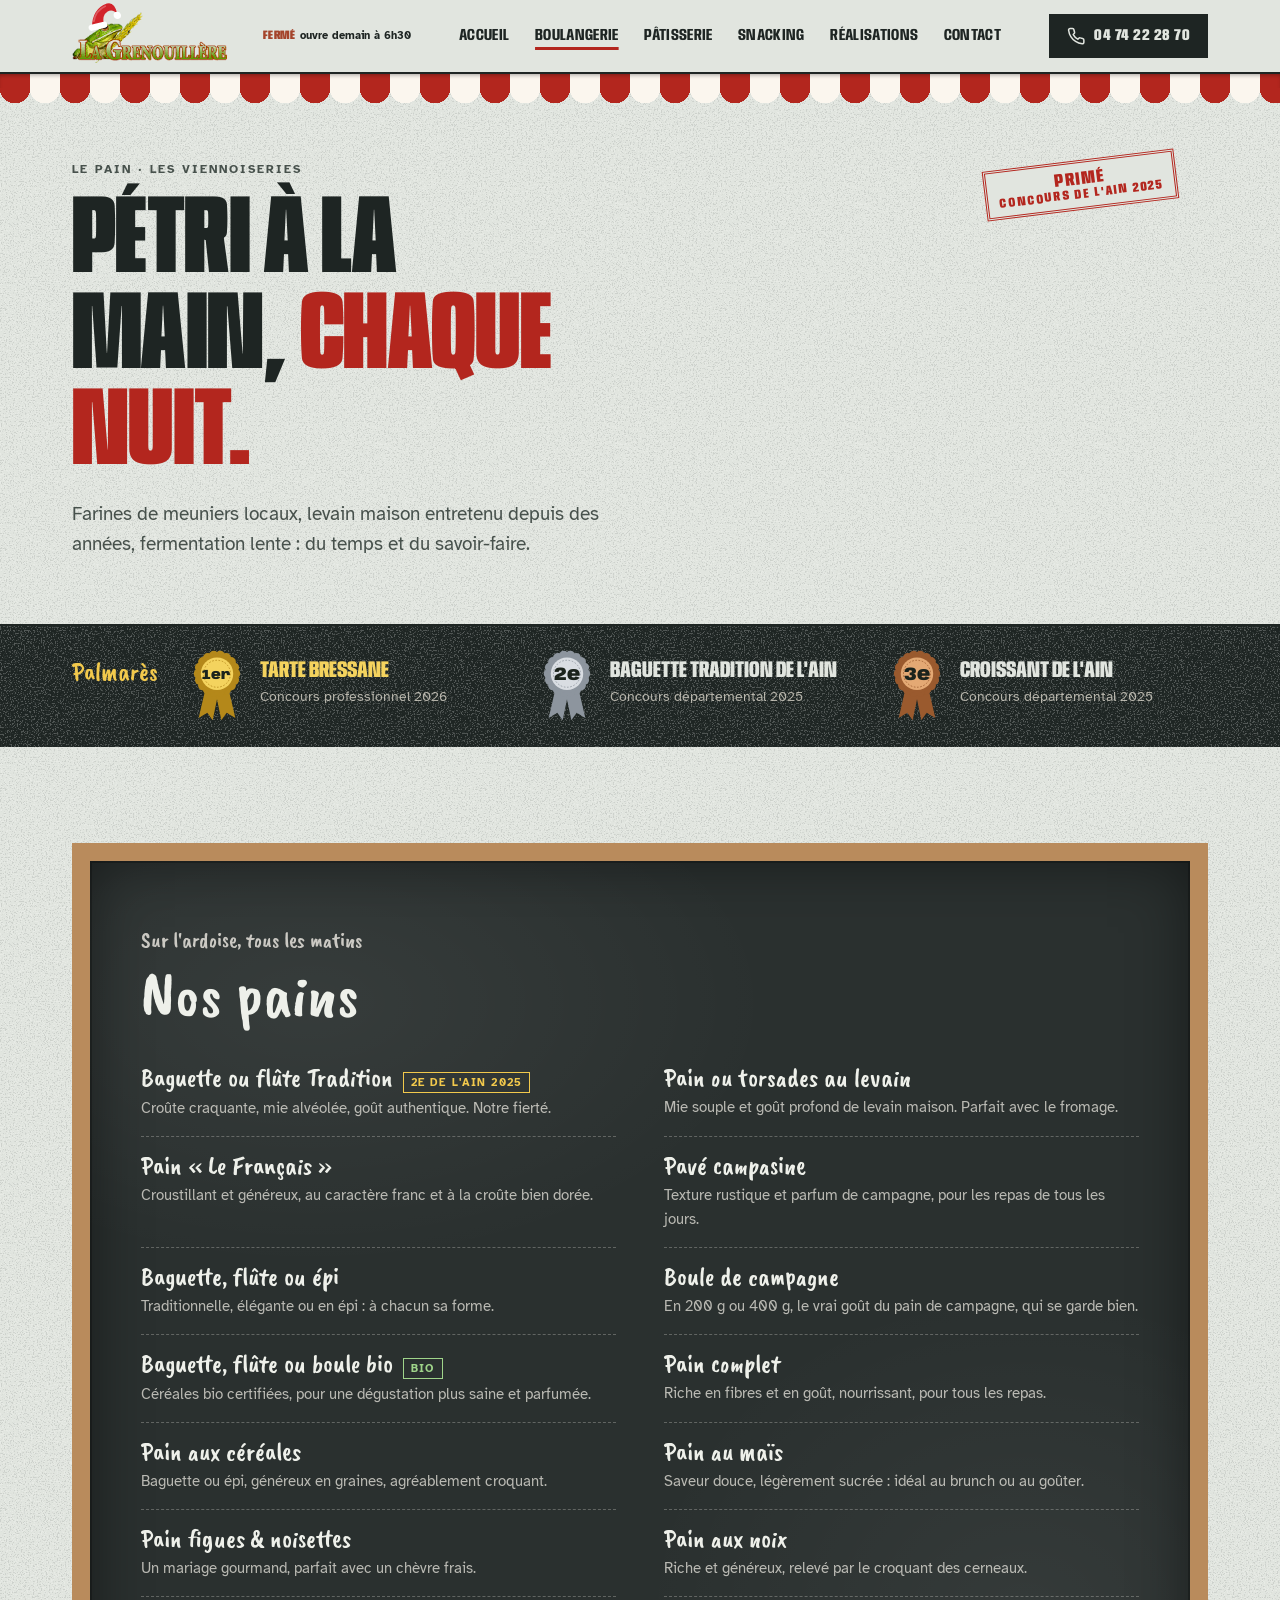
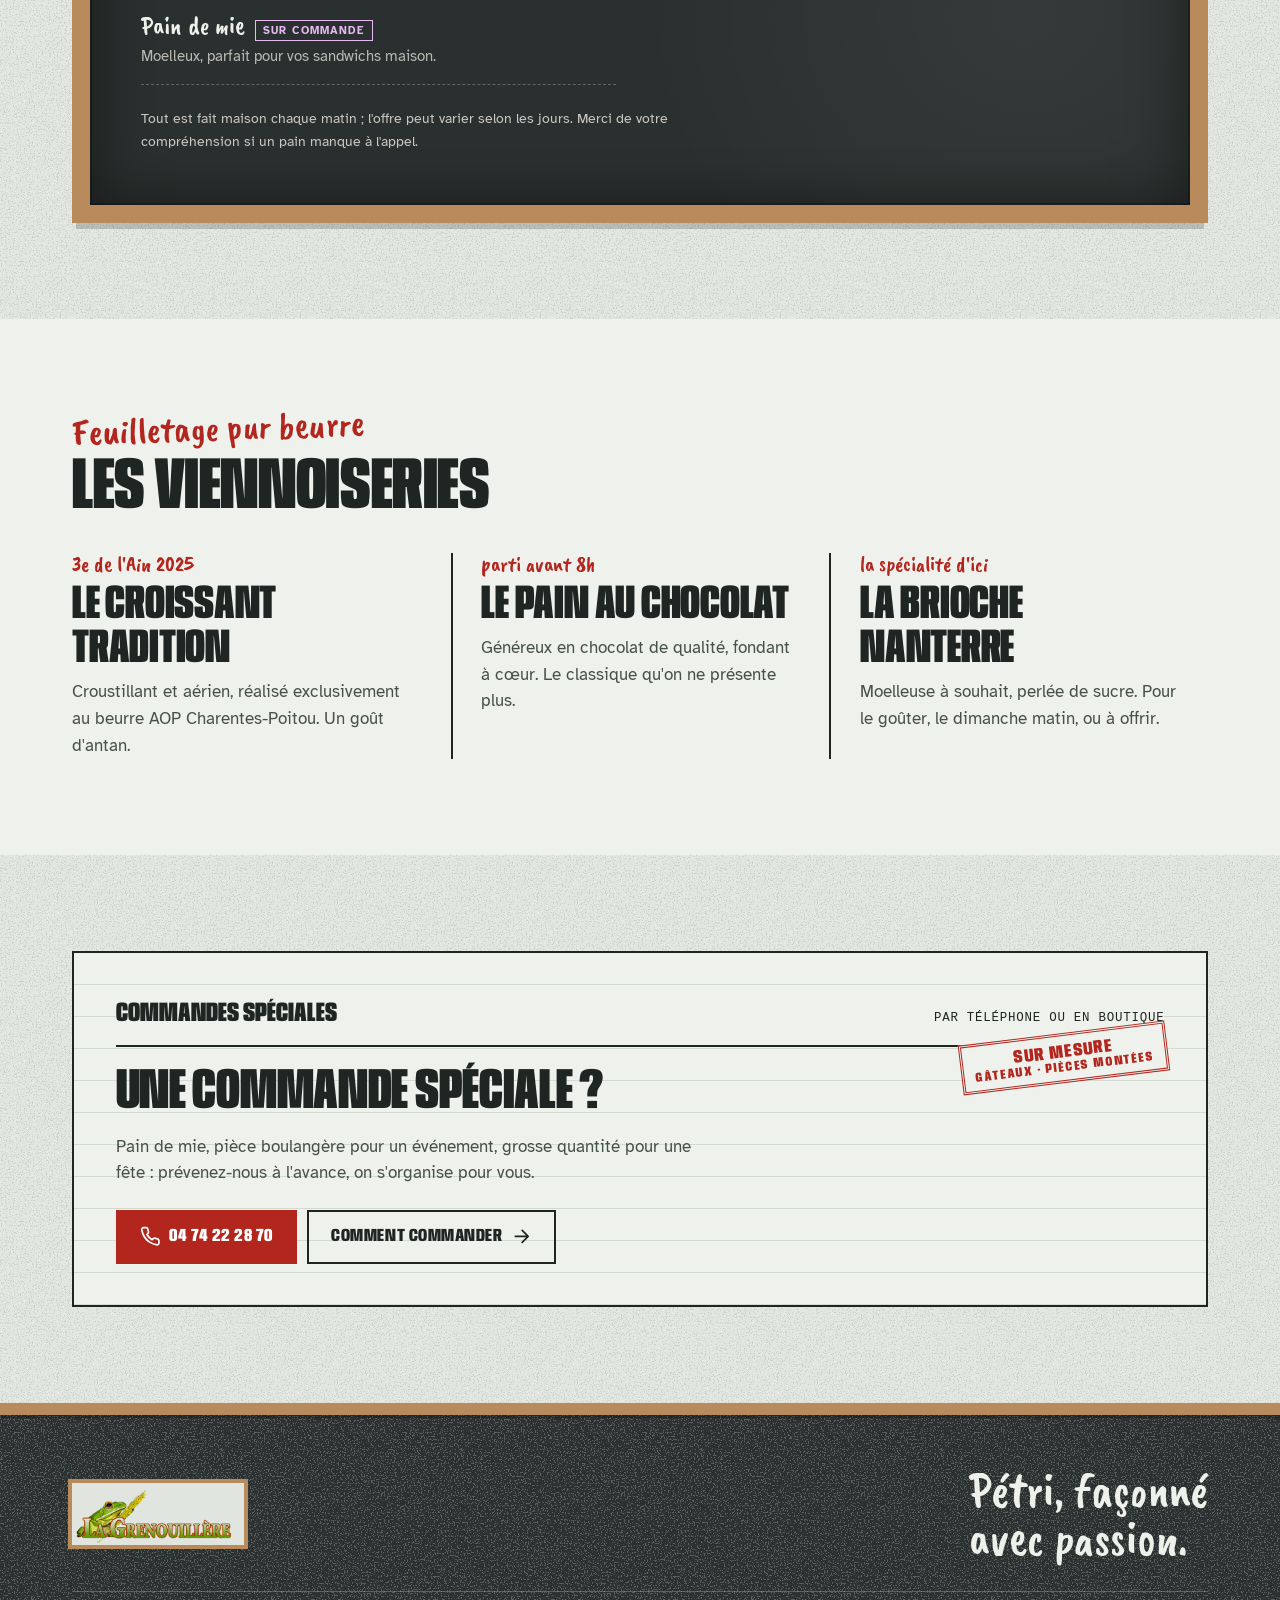
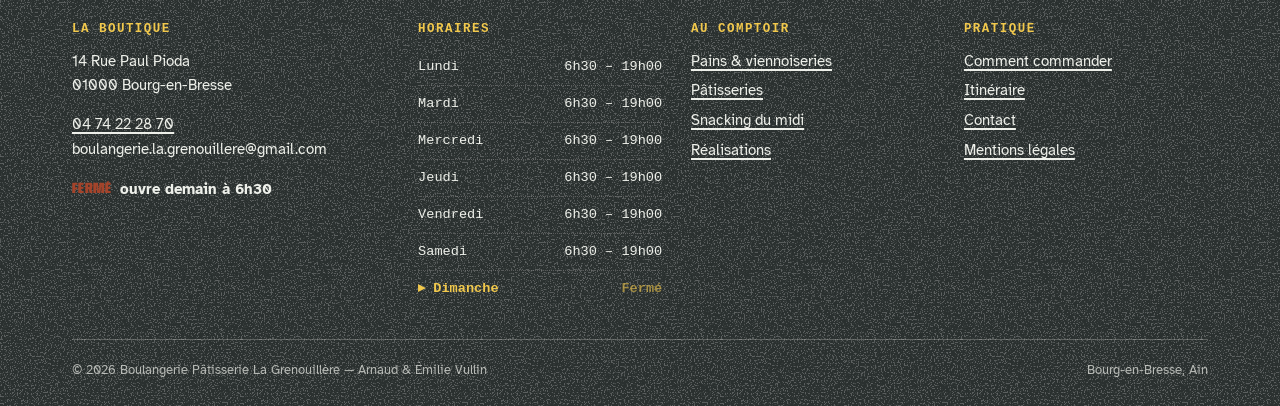
==== commit 34f7a0b9: "arrangmnt" ====
--- a/boulangerie.html
+++ b/boulangerie.html
@@ -6,7 +6,7 @@
   <meta name="viewport" content="width=device-width, initial-scale=1, viewport-fit=cover">
   <title>Nos pains & viennoiseries — La Grenouillère, Bourg-en-Bresse</title>
   <meta name="description"
-    content="Baguette tradition primée 2ème de l'Ain 2025, pains au levain, campagne, bio, céréales et croissant 3ème de l'Ain. Tout est pétri et cuit sur place à Bourg-en-Bresse.">
+    content="Baguette tradition primée 2ème de l'Ain 2025, pains au levain, campagne, bio, céréales et croissant 3ème de l'Ain. Nos pains sont façonnés sur place à Bourg-en-Bresse.">
   <meta name="robots" content="index, follow">
   <link rel="canonical" href="https://boulangerie-bourgenbresse.fr/boulangerie.html">
   <meta name="theme-color" content="#F2ECE0">
@@ -15,7 +15,7 @@
   <link rel="apple-touch-icon" href="images/logo-grenouille.png">
   <meta property="og:title" content="Nos pains & viennoiseries — La Grenouillère, Bourg-en-Bresse">
   <meta property="og:description"
-    content="Baguette tradition primée 2ème de l'Ain 2025, pains au levain, campagne, bio, céréales et croissant 3ème de l'Ain. Tout est pétri et cuit sur place à Bourg-en-Bresse.">
+    content="Baguette tradition primée 2ème de l'Ain 2025, pains au levain, campagne, bio, céréales et croissant 3ème de l'Ain. Nos pains sont façonnés sur place à Bourg-en-Bresse.">
   <meta property="og:type" content="website">
   <meta property="og:url" content="https://boulangerie-bourgenbresse.fr/boulangerie.html">
   <meta property="og:image" content="https://boulangerie-bourgenbresse.fr/images/patron.png">
@@ -78,22 +78,16 @@
   </svg>
   <a class="lien-evitement" href="#contenu">Aller au contenu</a>
 
-  <div class="bandeau-saison" id="bandeau-saison" role="region" aria-label="Annonce du moment">
-    <div class="bandeau-saison__inner">
-      <p class="bandeau-saison__texte"></p>
-      <button class="bandeau-saison__fermer" type="button" aria-label="Fermer l'annonce"><svg class="icone "
-          aria-hidden="true">
-          <use href="#i-croix" />
-        </svg></button>
-    </div>
-  </div>
-
   <header class="entete">
     <div class="conteneur entete__inner">
       <a class="logo" href="index.html" aria-label="La Grenouillère, retour à l'accueil">
         <span class="logo__image"><img src="images/logo-grenouille.png" alt="" width="225" height="225"></span>
         <span class="logo__texte">Boulangerie · Pâtisserie</span>
       </a>
+      <div class="statut entete__statut" data-statut role="status">
+        <span class="statut__mot">Lun – Sam</span>
+        <span class="statut__texte">6h30 – 19h00</span>
+      </div>
       <nav class="nav" aria-label="Navigation principale">
         <ul>
           <li><a href="index.html">Accueil</a></li>
@@ -127,8 +121,8 @@
       </ul>
     </nav>
     <div class="menu-mobile__bas">
-      <span class="statut" data-statut><span class="statut__point" aria-hidden="true"></span><span
-          class="statut__texte">Lun – Sam · 6h30 – 19h00</span></span>
+      <span class="statut" data-statut><span class="statut__mot">Lun – Sam</span><span
+          class="statut__texte">6h30 – 19h00</span></span>
       <span>14 Rue Paul Pioda, 01000 Bourg-en-Bresse</span>
       <a class="bouton bouton--accent" href="tel:+33474222870"><svg class="icone " aria-hidden="true">
           <use href="#i-phone" />
@@ -143,8 +137,8 @@
       <div class="conteneur">
         <span class="page-heros__surtitre">Le pain · Les viennoiseries</span>
         <h1>Pétri à la main, <span class="rouge">chaque nuit.</span></h1>
-        <p>Farines de meuniers locaux, levain maison entretenu depuis des années, fermentation lente et cuisson sur
-          sole. Pas de secret : du temps et du savoir-faire.</p>
+        <p>Farines de meuniers locaux, levain maison entretenu depuis des années, fermentation lente : du temps et du
+          savoir-faire.</p>
       </div>
       <span class="tampon" aria-hidden="true">Primé<small>Concours de l'Ain 2025</small></span>
     </section>
@@ -305,7 +299,7 @@
             <p>Généreux en chocolat de qualité, fondant à cœur. Le classique qu'on ne présente plus.</p>
           </article>
           <article class="trio__item revele"><span class="craie">la spécialité d'ici</span>
-            <h3>La brioche de Bourg</h3>
+            <h3>La brioche Nanterre</h3>
             <p>Moelleuse à souhait, perlée de sucre. Pour le goûter, le dimanche matin, ou à offrir.</p>
           </article>
         </div>
@@ -339,7 +333,7 @@
       <div class="pied__haut">
         <span class="logo__image"><img src="images/logo-grenouille.png" alt="" width="225" height="225"
             loading="lazy"></span>
-        <p class="pied__devise">Pétri, façonné<br>et cuit ici.</p>
+        <p class="pied__devise">Pétri, façonné<br>avec passion.</p>
       </div>
       <div class="pied__grille">
         <div>
@@ -347,8 +341,8 @@
           <p>14 Rue Paul Pioda<br>01000 Bourg-en-Bresse</p>
           <p><a href="tel:+33474222870">04 74 22 28 70</a><br><span
               style="overflow-wrap:anywhere">boulangerie.la.grenouillere@gmail.com</span></p>
-          <span class="statut" data-statut><span class="statut__point" aria-hidden="true"></span><span
-              class="statut__texte">Lun – Sam · 6h30 – 19h00</span></span>
+          <span class="statut" data-statut><span class="statut__mot">Lun – Sam</span><span
+              class="statut__texte">6h30 – 19h00</span></span>
         </div>
         <div>
           <h4>Horaires</h4>
--- a/style.css
+++ b/style.css
@@ -76,14 +76,6 @@
 .lien-evitement:focus { top: 1rem; }
 .craie { font-family: var(--f-craie); font-weight: 400; text-transform: none; letter-spacing: 0; font-variation-settings: normal; }
 
-/* ---------- Bandeau d'annonce (saison) ---------- */
-.bandeau-saison { display: none; background: var(--encre); color: var(--papier); position: relative; z-index: 60; }
-.bandeau-saison.est-visible { display: block; }
-.bandeau-saison__inner { display: flex; align-items: center; gap: .6rem; max-width: var(--max); margin: 0 auto; padding: .45rem var(--gouttiere); min-height: 44px; }
-.bandeau-saison__texte { flex: 1; margin: 0; font-size: .92rem; line-height: 1.3; }
-.bandeau-saison__texte a { color: var(--craie-accent); font-weight: 700; white-space: nowrap; }
-.bandeau-saison__fermer { flex: none; width: 36px; height: 36px; border: 1px solid rgba(255,255,255,.3); background: none; color: inherit; cursor: pointer; display: grid; place-items: center; }
-
 /* ---------- En-tête ---------- */
 .entete { position: sticky; top: 0; z-index: 50; background: var(--papier); border-bottom: 2px solid var(--encre); }
 .entete__inner { height: var(--header-h); display: flex; align-items: center; justify-content: space-between; gap: 1rem; }
@@ -149,23 +141,21 @@
 
 /* ---------- Statut ouvert/fermé (version texte) ---------- */
 .statut { display: inline-flex; align-items: center; gap: .5rem; font-weight: 700; font-size: .95rem; }
-.statut__point { width: 10px; height: 10px; border-radius: 50%; background: var(--encre-3); flex: none; }
-.statut.est-ouvert .statut__point { background: #2FA34A; box-shadow: 0 0 0 3px rgba(47,163,74,.25); }
-.statut.est-ferme .statut__point { background: var(--rouge); }
-
-/* La pancarte accrochée à la porte */
-.pancarte { position: absolute; z-index: 3; top: -46px; right: 14px; width: 132px; text-align: center; transform-origin: 50% -26px; animation: balance 5s ease-in-out infinite; }
-.pancarte::before { content: ""; position: absolute; left: 50%; top: -26px; width: 70px; height: 34px; transform: translateX(-50%); background:
-  linear-gradient(to top right, transparent calc(50% - 1px), #3a3a3a calc(50% - 1px), #3a3a3a calc(50% + 1px), transparent calc(50% + 1px)) left / 50% 100% no-repeat,
-  linear-gradient(to top left, transparent calc(50% - 1px), #3a3a3a calc(50% - 1px), #3a3a3a calc(50% + 1px), transparent calc(50% + 1px)) right / 50% 100% no-repeat; }
-.pancarte::after { content: ""; position: absolute; left: 50%; top: -30px; width: 8px; height: 8px; margin-left: -4px; border-radius: 50%; background: #8a8a8a; }
-.pancarte__corps { display: block; background: var(--blanc); border: 3px solid var(--encre); border-radius: 6px; padding: .45rem .5rem .5rem; box-shadow: 0 6px 0 -2px rgba(0,0,0,.18); position: relative; }
-.statut__mot { display: block; font-family: var(--f-enseigne); font-variation-settings: "wdth" 60; font-weight: 900; font-size: 1.9rem; line-height: .95; text-transform: uppercase; color: var(--encre-3); }
-.pancarte.est-ouvert .statut__mot { color: #23853D; }
-.pancarte.est-ferme .statut__mot { color: var(--rouge); }
-.pancarte .statut__texte { display: block; font-size: .74rem; font-weight: 700; line-height: 1.2; margin-top: .15rem; }
-@keyframes balance { 0%, 100% { transform: rotate(-2.5deg); } 50% { transform: rotate(2.5deg); } }
-@media (min-width: 760px) { .pancarte { width: 150px; right: 24px; } .statut__mot { font-size: 2.2rem; } }
+.statut__mot { font-family: var(--f-enseigne); font-variation-settings: "wdth" 70; font-weight: 900; letter-spacing: .02em; text-transform: uppercase; }
+.statut.est-ouvert .statut__mot { color: #23853D; }
+.statut.est-ferme .statut__mot { color: var(--rouge); }
+
+.entete__statut { flex: 1 1 4.5rem; min-width: 0; justify-content: center; flex-wrap: wrap; gap: .1rem .25rem; text-align: center; font-size: .72rem; line-height: 1.05; }
+.entete__statut .statut__mot { display: inline; font-size: .78rem; line-height: 1; }
+.entete__statut .statut__texte { flex: 1 1 100%; margin-top: 0; font-size: .68rem; line-height: 1.05; }
+@media (min-width: 900px) {
+  .entete__statut { flex: 0 1 auto; flex-wrap: nowrap; gap: .3rem; max-width: 11rem; }
+  .entete__statut .statut__texte { flex: 0 1 auto; }
+}
+@media (max-width: 360px) {
+  .entete__inner { gap: .5rem; }
+  .entete__inner .logo { margin-right: -28px; transform: scale(.82); transform-origin: left center; }
+}
 
 /* Tampon encreur */
 .tampon { display: inline-block; padding: .35rem .7rem; border: 3px double currentColor; color: var(--accent); font-family: var(--f-enseigne); font-variation-settings: "wdth" 70; font-weight: 850; font-size: .95rem; letter-spacing: .08em; text-transform: uppercase; line-height: 1.05; text-align: center; transform: rotate(-7deg); }
@@ -196,8 +186,6 @@
 /* Petite ardoise posée sur le pain */
 .ardoisette { position: absolute; z-index: 2; left: 14px; top: 14px; background: var(--ardoise); color: var(--craie); border: 4px solid var(--chene); padding: .3rem .7rem .4rem; font-family: var(--f-craie); font-size: 1.05rem; line-height: 1.1; transform: rotate(-3deg); box-shadow: 0 4px 0 rgba(0,0,0,.25); }
 .ardoisette b { display: block; color: var(--craie-accent); font-weight: 400; font-size: 1.35rem; }
-
-.particules { position: absolute; inset: 0; z-index: -1; pointer-events: none; width: 100%; height: 100%; }
 
 /* ---------- En-tête des pages internes ---------- */
 .page-heros { position: relative; isolation: isolate; overflow: hidden; padding: 1.6rem 0 2.6rem; border-bottom: 2px solid var(--encre); }
@@ -484,13 +472,6 @@
 /* Printemps, été, automne, hiver : on garde la palette ardoise / vert-gris / bois
    (seuls les événements changent les couleurs). */
 
-/* Guirlande lumineuse (Noël) et fanions — accrochés sous le store */
-.guirlande, .fanions { position: absolute; left: 0; right: 0; top: 22px; height: 26px; pointer-events: none; overflow: hidden; z-index: 1; }
-.guirlande svg, .fanions svg { position: absolute; top: 0; left: 0; width: 100%; height: 26px; }
-.guirlande i { position: absolute; top: 9px; width: 8px; height: 12px; border-radius: 50% 50% 50% 50% / 60% 60% 40% 40%; animation: scintille 1.8s ease-in-out infinite; }
-.guirlande i::before { content: ""; position: absolute; top: -3px; left: 2px; width: 4px; height: 4px; background: #333; }
-@keyframes scintille { 0%, 100% { opacity: 1; box-shadow: 0 0 9px 2px currentColor; } 50% { opacity: .5; box-shadow: 0 0 2px 0 currentColor; } }
-
 /* ---------- 1er prix Tarte Bressane 2026 ---------- */
 @media (min-width: 760px) { .palmares__inner { grid-template-columns: auto 1fr 1fr 1fr; gap: 2rem; } }
 .palmares__item--or strong { color: #F4D35E; }
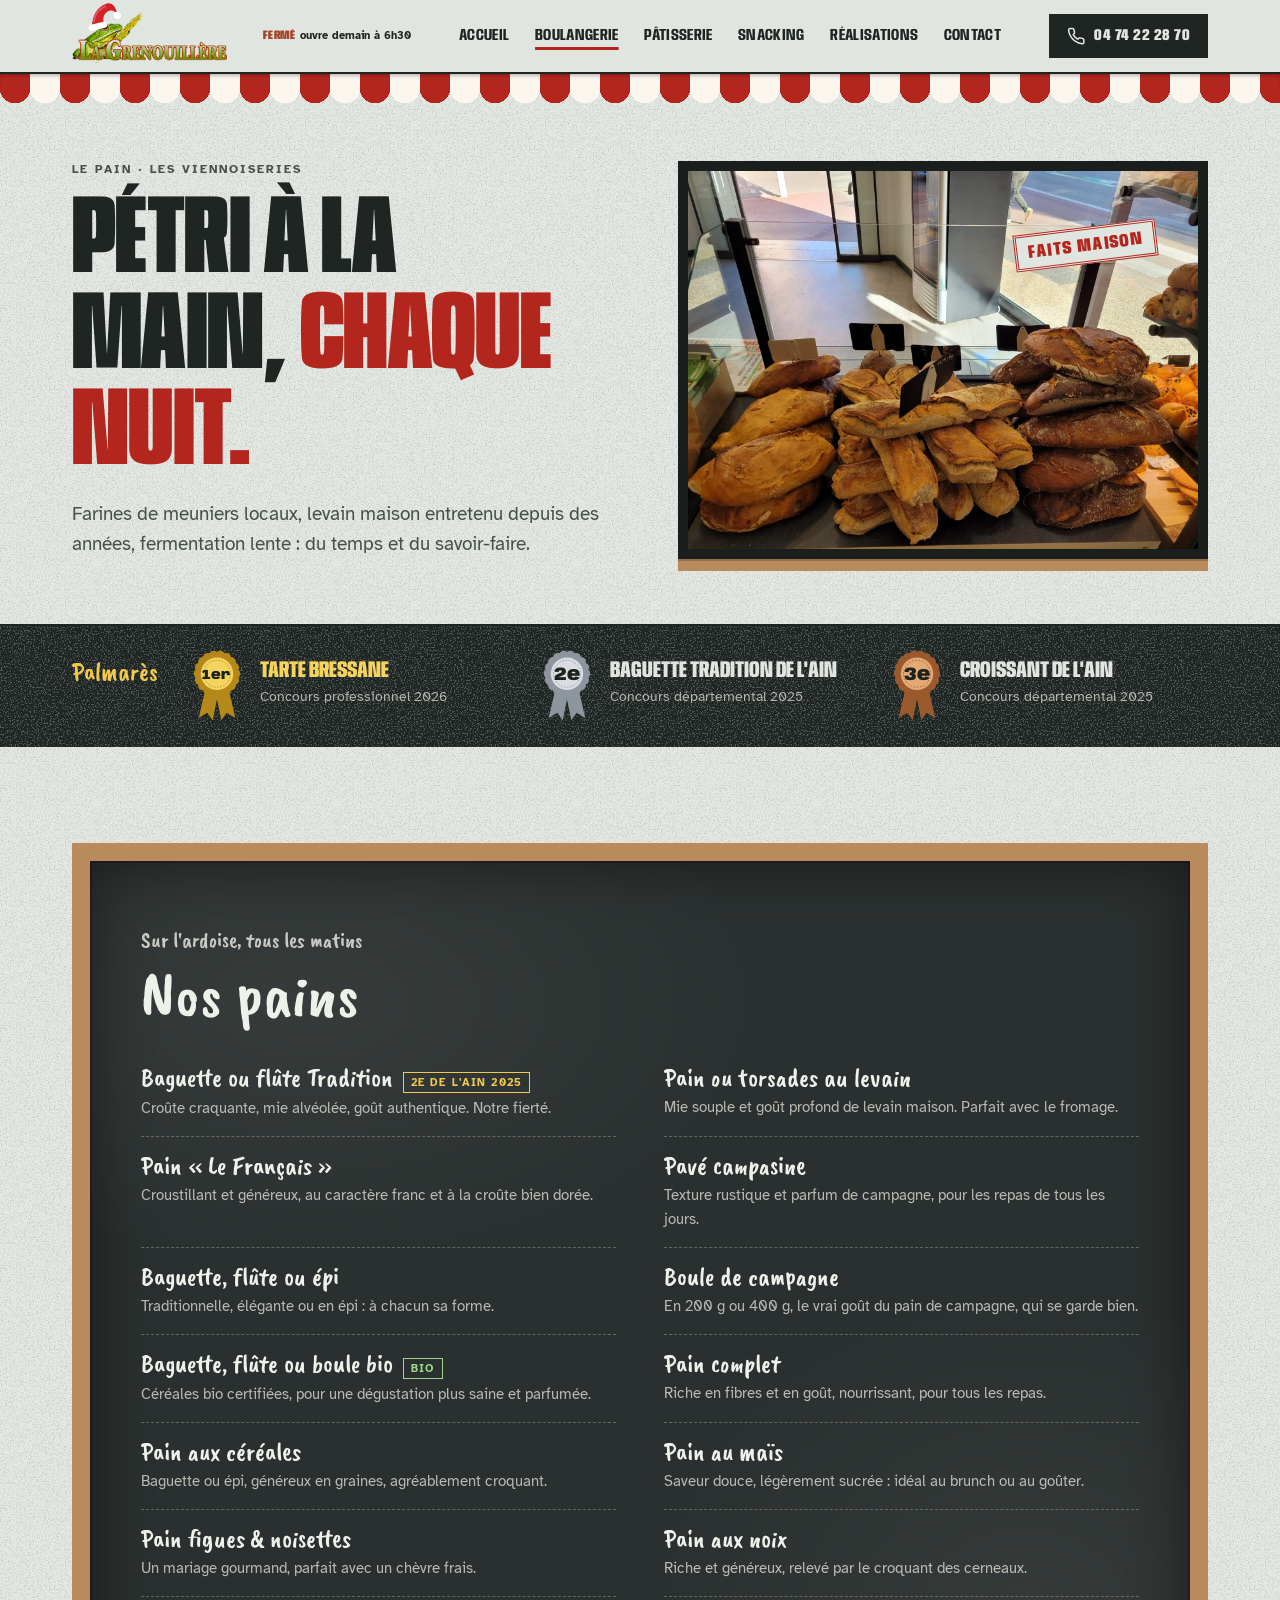
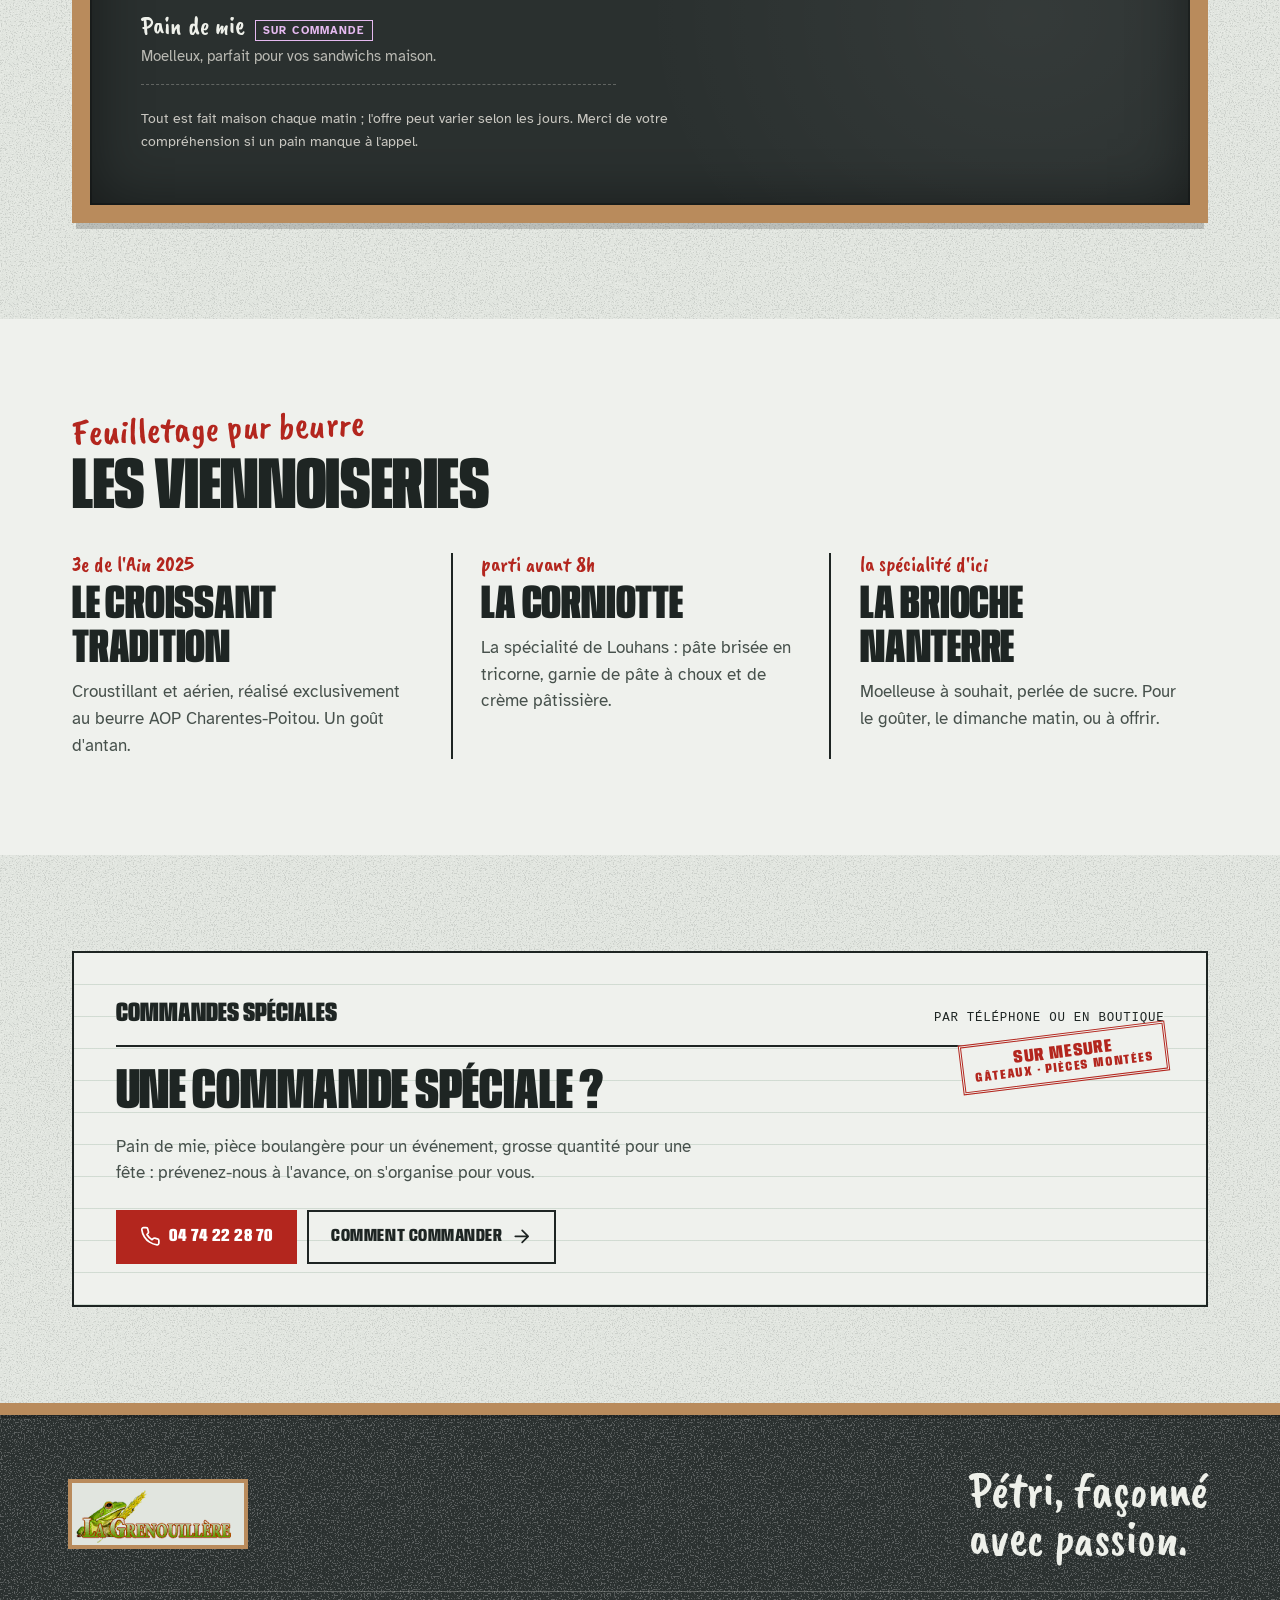
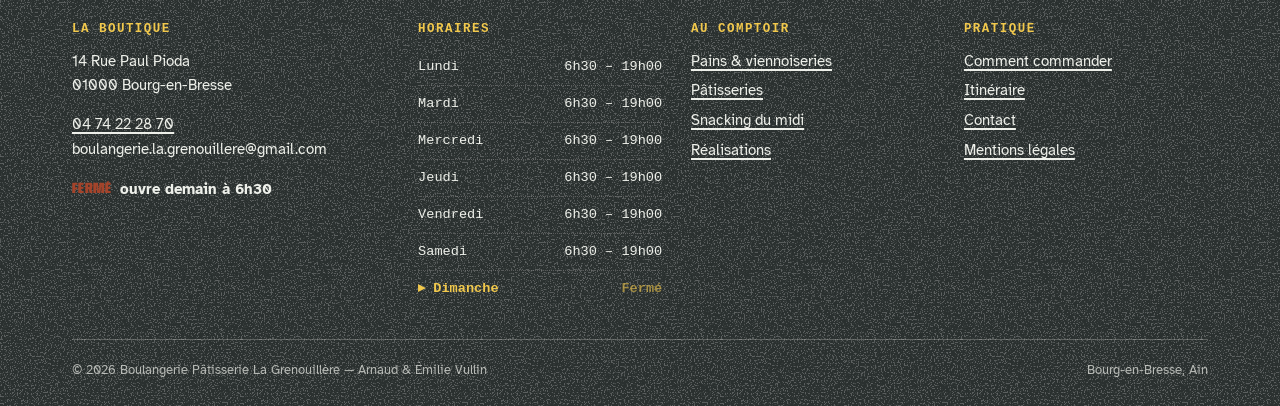
==== commit 41cfb40e: "maj" ====
--- a/boulangerie.html
+++ b/boulangerie.html
@@ -133,14 +133,19 @@
   <main id="contenu">
 
 
-    <section class="page-heros">
+    <section class="page-heros page-heros--photo">
       <div class="conteneur">
-        <span class="page-heros__surtitre">Le pain · Les viennoiseries</span>
-        <h1>Pétri à la main, <span class="rouge">chaque nuit.</span></h1>
-        <p>Farines de meuniers locaux, levain maison entretenu depuis des années, fermentation lente : du temps et du
-          savoir-faire.</p>
-      </div>
-      <span class="tampon" aria-hidden="true">Primé<small>Concours de l'Ain 2025</small></span>
+        <div class="page-heros__contenu">
+          <span class="page-heros__surtitre">Le pain · Les viennoiseries</span>
+          <h1>Pétri à la main, <span class="rouge">chaque nuit.</span></h1>
+          <p>Farines de meuniers locaux, levain maison entretenu depuis des années, fermentation lente : du temps et du
+            savoir-faire.</p>
+        </div>
+        <figure class="page-heros__image cadre">
+          <img src="images/vitrine-pain.jpg" alt="Pains artisanaux présentés dans la vitrine de la boulangerie" width="1600" height="1200" fetchpriority="high" decoding="async">
+          <span class="tampon page-heros__tampon" aria-hidden="true">Faits maison</span>
+        </figure>
+      </div>
     </section>
 
     <section class="palmares" aria-label="Nos récompenses">
@@ -295,8 +300,8 @@
             <p>Croustillant et aérien, réalisé exclusivement au beurre AOP Charentes-Poitou. Un goût d'antan.</p>
           </article>
           <article class="trio__item revele"><span class="craie">parti avant 8h</span>
-            <h3>Le pain au chocolat</h3>
-            <p>Généreux en chocolat de qualité, fondant à cœur. Le classique qu'on ne présente plus.</p>
+            <h3>La corniotte</h3>
+            <p>La spécialité de Louhans : pâte brisée en tricorne, garnie de pâte à choux et de crème pâtissière.</p>
           </article>
           <article class="trio__item revele"><span class="craie">la spécialité d'ici</span>
             <h3>La brioche Nanterre</h3>
--- a/style.css
+++ b/style.css
@@ -195,6 +195,11 @@
 .page-heros__surtitre { display: block; font-size: .78rem; font-weight: 700; letter-spacing: .16em; text-transform: uppercase; color: var(--encre-2); margin-bottom: .8rem; }
 .page-heros .tampon { position: absolute; right: var(--gouttiere); top: 1.2rem; font-size: .8rem; background: var(--papier); }
 @media (min-width: 760px) { .page-heros { padding: 3.5rem 0 4rem; } .page-heros .tampon { font-size: 1.15rem; top: 3.5rem; right: 8%; } }
+.page-heros--photo > .conteneur { display: grid; gap: 1.5rem; align-items: center; }
+.page-heros__image { position: relative; aspect-ratio: 4 / 3; margin: 0; }
+.page-heros__image img { width: 100%; height: 100%; object-fit: cover; }
+.page-heros__tampon { position: absolute; top: 14px; right: 14px; background: var(--papier); }
+@media (min-width: 900px) { .page-heros--photo > .conteneur { grid-template-columns: 1fr .95fr; gap: 3rem; } }
 
 /* ---------- Sections ---------- */
 .section { position: relative; padding: 3.6rem 0; }
@@ -264,16 +269,20 @@
   .frise li.est-maintenant h3 { padding-right: 0; }
 }
 
-/* ---------- Les rayons (index typographique) ---------- */
-.rayons { border-top: 2px solid var(--encre); }
-.rayon { display: grid; grid-template-columns: 1fr auto; align-items: center; gap: .3rem 1rem; padding: 1.2rem 0; border-bottom: 2px solid var(--encre); text-decoration: none; transition: background .2s, color .2s, padding .3s var(--ease); }
-.rayon__nom { font-family: var(--f-enseigne); font-variation-settings: "wdth" 55; font-weight: 900; text-transform: uppercase; font-size: clamp(2.9rem, 14.5vw, 6.5rem); line-height: .85; }
+/* ---------- Les rayons ---------- */
+.rayons { display: grid; gap: 1rem; }
+.rayon { display: grid; grid-template-columns: 1fr auto; align-items: start; gap: .5rem 1rem; padding: 0 0 1.2rem; border-bottom: 2px solid var(--encre); text-decoration: none; transition: background .2s, color .2s, padding .3s var(--ease); }
+.rayon__photo { grid-column: 1 / -1; display: block; aspect-ratio: 4 / 3; overflow: hidden; border: 6px solid var(--acier); background: var(--acier); }
+.rayon__photo img { width: 100%; height: 100%; object-fit: cover; transition: transform .6s var(--ease); }
+.rayon__nom { grid-column: 1; font-family: var(--f-enseigne); font-variation-settings: "wdth" 55; font-weight: 900; text-transform: uppercase; font-size: clamp(2.4rem, 8vw, 4rem); line-height: .85; }
 .rayon__desc { grid-column: 1; font-size: .97rem; color: var(--encre-2); max-width: 34rem; }
-.rayon__fleche { grid-row: 1 / span 2; grid-column: 2; width: 50px; height: 50px; border: 2px solid var(--encre); border-radius: 50%; display: grid; place-items: center; transition: transform .3s var(--ease), background .2s; }
+.rayon__fleche { grid-row: 2 / span 2; grid-column: 2; width: 50px; height: 50px; border: 2px solid var(--encre); border-radius: 50%; display: grid; place-items: center; transition: transform .3s var(--ease), background .2s; }
 .rayon__fleche .icone { width: 22px; height: 22px; }
+@media (min-width: 760px) { .rayons { grid-template-columns: repeat(3, minmax(0, 1fr)); gap: 1.2rem; } .rayon__nom { font-size: clamp(2rem, 4vw, 3rem); } }
 @media (hover: hover) {
   .rayon:hover { background: var(--encre); color: var(--papier); padding-left: 1rem; padding-right: 1rem; }
   .rayon:hover .rayon__desc { color: rgba(242,236,224,.75); }
+  .rayon:hover .rayon__photo img { transform: scale(1.04); }
   .rayon:hover .rayon__fleche { border-color: var(--accent); transform: rotate(-35deg); background: var(--accent); }
 }
 
@@ -477,8 +486,8 @@
 .palmares__item--or strong { color: #F4D35E; }
 .victoire { background: var(--blanc); border-bottom: 2px solid var(--encre); }
 .victoire__grille { display: grid; gap: 1.2rem; align-items: center; }
-.victoire__medaille .rosette { width: 110px; transform: rotate(-6deg); }
-@media (min-width: 900px) { .victoire__grille { grid-template-columns: auto 1fr; gap: 3.5rem; } .victoire__medaille .rosette { width: 190px; } }
+.victoire__photo .cadre { aspect-ratio: 4 / 3; }
+@media (min-width: 900px) { .victoire__grille { grid-template-columns: minmax(0, 1fr) minmax(0, 1fr); gap: 3.5rem; } }
 .etiquette--primee { border: 3px solid #B4881A; background: #FFF8DF; }
 
 /* Liste à cocher (comment commander) */
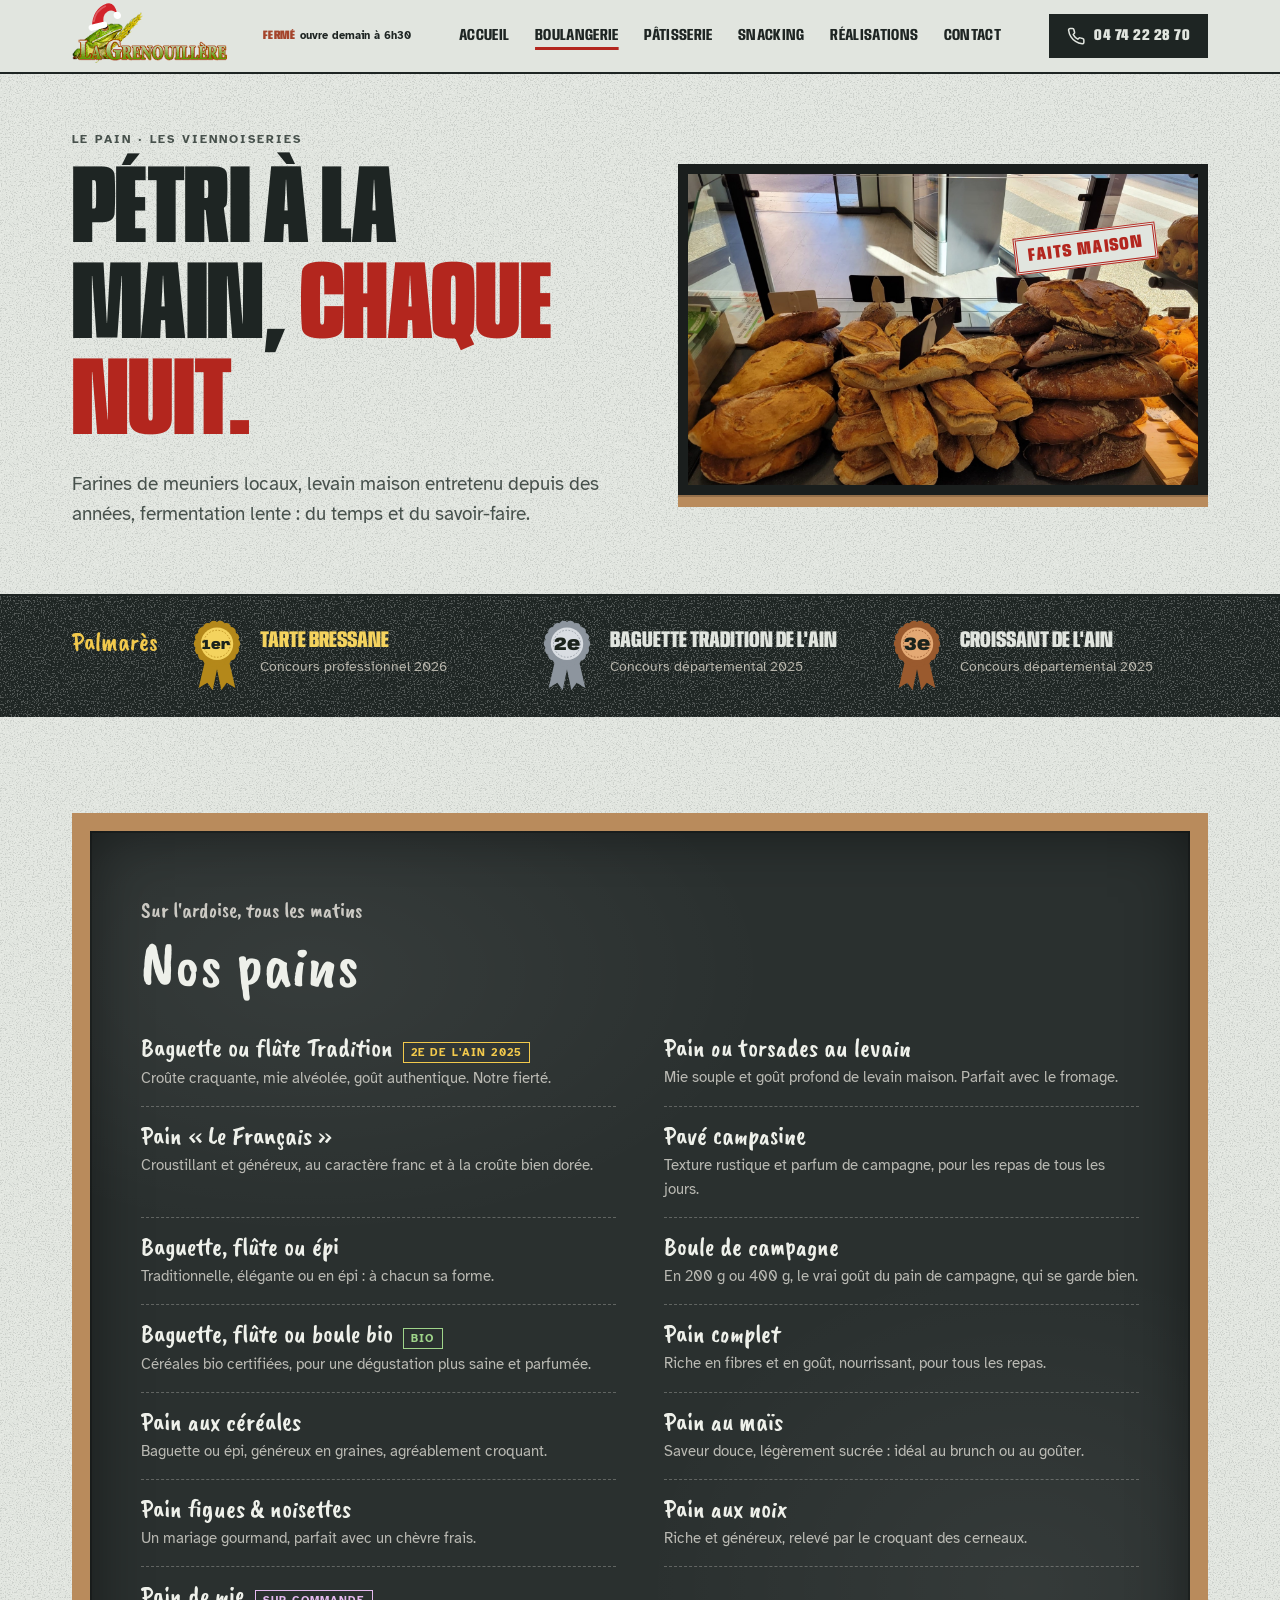
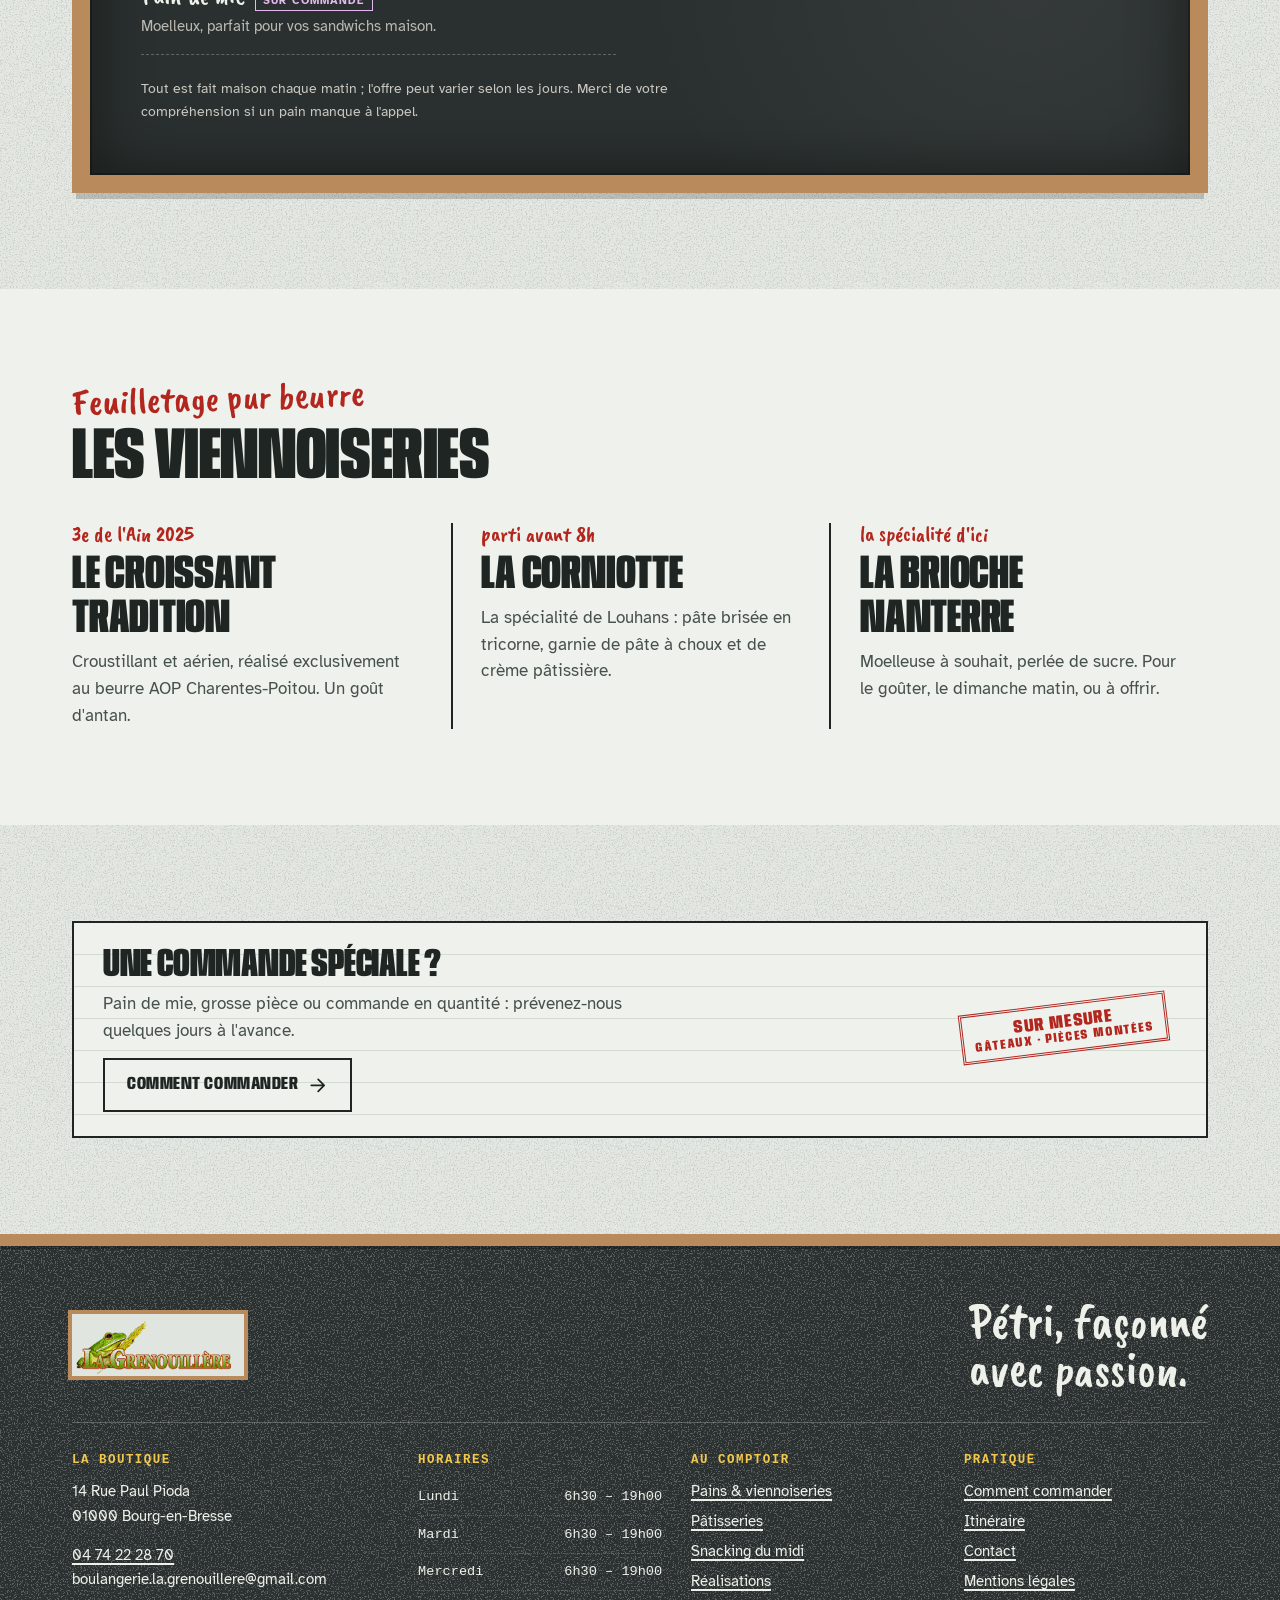
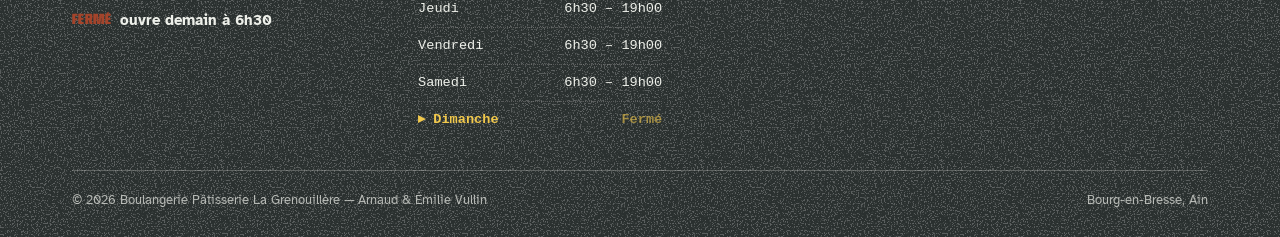
==== commit 2f570940: "ah" ====
--- a/boulangerie.html
+++ b/boulangerie.html
@@ -107,7 +107,6 @@
           class="burger__traits"><span></span><span></span><span></span></span>Menu</button>
     </div>
   </header>
-  <div class="store" aria-hidden="true"></div>
 
   <div class="menu-mobile" id="menu-mobile" aria-hidden="true">
     <nav aria-label="Navigation mobile">
@@ -141,7 +140,7 @@
           <p>Farines de meuniers locaux, levain maison entretenu depuis des années, fermentation lente : du temps et du
             savoir-faire.</p>
         </div>
-        <figure class="page-heros__image cadre">
+        <figure class="page-heros__image page-heros__image--pain cadre">
           <img src="images/vitrine-pain.jpg" alt="Pains artisanaux présentés dans la vitrine de la boulangerie" width="1600" height="1200" fetchpriority="high" decoding="async">
           <span class="tampon page-heros__tampon" aria-hidden="true">Faits maison</span>
         </figure>
@@ -314,14 +313,9 @@
     <section class="section">
       <div class="conteneur">
         <div class="bon revele">
-          <div class="bon__entete"><strong>Commandes spéciales</strong><span>Par téléphone ou en boutique</span></div>
           <h2>Une commande spéciale ?</h2>
-          <p>Pain de mie, pièce boulangère pour un événement, grosse quantité pour une fête : prévenez-nous à l'avance,
-            on s'organise pour vous.</p>
+          <p>Pain de mie, grosse pièce ou commande en quantité : prévenez-nous quelques jours à l'avance.</p>
           <div class="bon__actions">
-            <a class="bouton bouton--accent" href="tel:+33474222870"><svg class="icone " aria-hidden="true">
-                <use href="#i-phone" />
-              </svg> 04 74 22 28 70</a>
             <a class="bouton bouton--contour" href="contact.html#commander">Comment commander <svg class="icone "
                 aria-hidden="true">
                 <use href="#i-fleche" />
--- a/style.css
+++ b/style.css
@@ -1,7 +1,7 @@
 /* ==========================================================================
    La Grenouillère — Boulangerie · Pâtisserie · Bourg-en-Bresse
    Direction artistique : la boutique elle-même.
-   Store rayé de la devanture, ardoises à la craie, chêne clair et acier noir,
+   Ardoises à la craie, chêne clair et acier noir,
    papier de boulanger, tampon encreur, ticket de caisse.
    Mobile d'abord. Les couleurs de saison sont en bas de fichier.
    ========================================================================== */
@@ -25,9 +25,7 @@
   --acier: #1A1E1D;
   --filet: rgba(30, 37, 35, .2);
 
-  /* Saison : store, accent, craie colorée */
-  --store-1: #5E7D6B;
-  --store-2: #E1E5DF;
+  /* Saison : accent, craie colorée */
   --accent: #9A5B2E;           /* bois cuivré */
   --accent-texte: #FFFFFF;
   --craie-accent: #E9C46A;
@@ -103,14 +101,6 @@
 .burger[aria-expanded="true"] .burger__traits span:nth-child(3) { transform: translateY(-5px) rotate(-45deg); }
 @media (min-width: 900px) { .burger { display: none; } }
 
-/* Le store rayé de la devanture */
-.store { position: relative; z-index: 40; height: 30px; pointer-events: none; }
-.store::before, .store::after { content: ""; position: absolute; left: 0; right: 0; background: repeating-linear-gradient(90deg, var(--store-1) 0 30px, var(--store-2) 30px 60px); }
-.store::before { top: 0; height: 14px; box-shadow: inset 0 3px 4px -2px rgba(0,0,0,.35); }
-.store::after { top: 14px; height: 16px;
-  -webkit-mask: radial-gradient(circle 15.5px at 15px 0, #000 98%, transparent 100%) 0 0 / 30px 16px repeat-x;
-          mask: radial-gradient(circle 15.5px at 15px 0, #000 98%, transparent 100%) 0 0 / 30px 16px repeat-x; }
-
 /* Menu mobile */
 .menu-mobile { position: fixed; inset: 0; z-index: 70; background: var(--grain), var(--vert); color: var(--papier); display: flex; flex-direction: column; padding: calc(var(--header-h) + 1.4rem) var(--gouttiere) calc(1.4rem + env(safe-area-inset-bottom, 0px)); transform: translateY(-100%); visibility: hidden; transition: transform .5s var(--ease), visibility 0s .5s; overflow-y: auto; }
 .menu-mobile.est-ouvert { transform: none; visibility: visible; transition: transform .5s var(--ease), visibility 0s; }
@@ -198,6 +188,8 @@
 .page-heros--photo > .conteneur { display: grid; gap: 1.5rem; align-items: center; }
 .page-heros__image { position: relative; aspect-ratio: 4 / 3; margin: 0; }
 .page-heros__image img { width: 100%; height: 100%; object-fit: cover; }
+.page-heros__image--pain { aspect-ratio: 16 / 10; }
+.page-heros__image--pain img { object-position: center 75%; }
 .page-heros__tampon { position: absolute; top: 14px; right: 14px; background: var(--papier); }
 @media (min-width: 900px) { .page-heros--photo > .conteneur { grid-template-columns: 1fr .95fr; gap: 3rem; } }
 
@@ -272,8 +264,9 @@
 /* ---------- Les rayons ---------- */
 .rayons { display: grid; gap: 1rem; }
 .rayon { display: grid; grid-template-columns: 1fr auto; align-items: start; gap: .5rem 1rem; padding: 0 0 1.2rem; border-bottom: 2px solid var(--encre); text-decoration: none; transition: background .2s, color .2s, padding .3s var(--ease); }
-.rayon__photo { grid-column: 1 / -1; display: block; aspect-ratio: 4 / 3; overflow: hidden; border: 6px solid var(--acier); background: var(--acier); }
+.rayon__photo { grid-column: 1 / -1; display: block; aspect-ratio: 16 / 9; overflow: hidden; border: 6px solid var(--acier); background: var(--acier); }
 .rayon__photo img { width: 100%; height: 100%; object-fit: cover; transition: transform .6s var(--ease); }
+.rayon:first-child .rayon__photo img { object-position: center 75%; }
 .rayon__nom { grid-column: 1; font-family: var(--f-enseigne); font-variation-settings: "wdth" 55; font-weight: 900; text-transform: uppercase; font-size: clamp(2.4rem, 8vw, 4rem); line-height: .85; }
 .rayon__desc { grid-column: 1; font-size: .97rem; color: var(--encre-2); max-width: 34rem; }
 .rayon__fleche { grid-row: 2 / span 2; grid-column: 2; width: 50px; height: 50px; border: 2px solid var(--encre); border-radius: 50%; display: grid; place-items: center; transition: transform .3s var(--ease), background .2s; }
@@ -313,16 +306,13 @@
 .avis-google { margin-top: 2.2rem; }
 
 /* ---------- Bon de commande (bloc d'appel) ---------- */
-.bon { position: relative; background-color: var(--blanc); border: 2px solid var(--encre); padding: 1.6rem 1.3rem 1.8rem; background-image: repeating-linear-gradient(transparent 0 31px, rgba(31,90,51,.14) 31px 32px); }
-.bon__entete { display: flex; justify-content: space-between; align-items: baseline; gap: .4rem 1rem; flex-wrap: wrap; font-family: var(--f-ticket); font-size: .78rem; letter-spacing: .06em; text-transform: uppercase; border-bottom: 2px solid var(--encre); padding-bottom: .6rem; margin-bottom: 1.2rem; background: var(--blanc); }
-.bon__entete strong { font-family: var(--f-enseigne); font-variation-settings: "wdth" 60; font-weight: 900; font-size: 1.7rem; letter-spacing: 0; }
-.bon h2 { font-size: clamp(2.2rem, 10vw, 3.6rem); font-variation-settings: "wdth" 58; }
-.bon p { margin: .9rem 0 1.4rem; max-width: 36rem; color: var(--encre-2); }
-.bon__actions { display: grid; gap: .6rem; }
-@media (min-width: 560px) { .bon__actions { display: flex; flex-wrap: wrap; } }
+.bon { position: relative; background-color: var(--blanc); border: 2px solid var(--encre); padding: 1.1rem 1rem 1.2rem; background-image: repeating-linear-gradient(transparent 0 31px, rgba(31,90,51,.14) 31px 32px); }
+.bon h2 { font-size: clamp(1.7rem, 5vw, 2.5rem); font-variation-settings: "wdth" 58; margin-bottom: .3rem; }
+.bon p { margin: .45rem 0 .8rem; max-width: 36rem; color: var(--encre-2); }
+.bon__actions { display: flex; flex-wrap: wrap; gap: .6rem; }
 .bon .tampon { position: absolute; right: 2.4rem; top: 5rem; font-size: 1.15rem; background: var(--blanc); }
 @media (max-width: 759px) { .bon .tampon { display: none; } }
-@media (min-width: 760px) { .bon { padding: 2.4rem 2.6rem 2.6rem; } }
+@media (min-width: 760px) { .bon { padding: 1.5rem 1.8rem; } }
 
 /* ---------- Infos pratiques ---------- */
 .infos { display: grid; gap: 2.4rem; }
@@ -333,15 +323,17 @@
 @media (min-width: 520px) { .adresse-bloc .boutons { display: flex; flex-wrap: wrap; } }
 
 /* Horaires façon lettrage adhésif sur la porte vitrée */
-.porte { position: relative; background: linear-gradient(135deg, #263029 0%, #1A211C 55%, #232B25 100%); color: #F4F1EA; padding: 1.6rem 1.4rem 1.4rem; border: 10px solid var(--acier); }
-.porte::before { content: ""; position: absolute; inset: 0; background: linear-gradient(115deg, transparent 30%, rgba(255,255,255,.06) 31%, rgba(255,255,255,.06) 38%, transparent 39%); pointer-events: none; }
+.porte { position: relative; background: linear-gradient(135deg, rgba(255,255,255,.72), rgba(111,150,123,.2)); color: var(--encre); padding: 1.6rem 1.4rem 1.4rem; border: 2px solid rgba(62,90,75,.32); box-shadow: inset 0 1px 0 rgba(255,255,255,.75), 0 12px 28px rgba(30,60,40,.12); -webkit-backdrop-filter: blur(12px); backdrop-filter: blur(12px); }
+.porte::before { content: ""; position: absolute; inset: 0; background: linear-gradient(115deg, rgba(255,255,255,.5), rgba(255,255,255,.12) 34%, transparent 58%); pointer-events: none; }
 .porte__titre { font-family: var(--f-enseigne); font-variation-settings: "wdth" 65; font-weight: 800; font-size: 1.05rem; letter-spacing: .3em; text-transform: uppercase; text-align: center; margin-bottom: 1rem; }
 .horaires { width: 100%; border-collapse: collapse; font-family: var(--f-ticket); font-size: .95rem; }
 .horaires td { padding: .45rem 0; border-bottom: 1px dotted rgba(127,127,127,.55); }
+.porte .horaires td { border-bottom-color: rgba(62,90,75,.28); }
 .horaires td:last-child { text-align: right; }
 .horaires tr:last-child td { border-bottom: 0; }
 .horaires .ferme { opacity: .6; }
 .horaires tr.est-aujourdhui td { font-weight: 700; color: var(--craie-accent); }
+.porte .horaires tr.est-aujourdhui td { color: var(--vert); }
 .horaires tr.est-aujourdhui td:first-child::before { content: "▸ "; }
 .porte .statut { margin-top: 1rem; justify-content: center; width: 100%; }
 
@@ -466,17 +458,17 @@
 .apercu-saisons select { font: inherit; padding: .5rem; min-height: 40px; max-width: 100%; }
 
 /* ==========================================================================
-   DÉCORS DE SAISON — le store, l'accent et la craie changent de couleur.
+   DÉCORS DE SAISON — l'accent et la craie changent de couleur.
    ========================================================================== */
-html[data-saison="galette"]      { --store-1: #C9971E; --store-2: #FBF3DA; --accent: #A8371F; --craie-accent: #F5D06B; }
-html[data-saison="valentin"]     { --store-1: #C8324B; --store-2: #FBEDEF; --accent: #C8324B; --craie-accent: #FFB3C1; }
-html[data-saison="paques"]       { --store-1: #8CC2E8; --store-2: #FFF6D8; --accent: #4F8A2B; --craie-accent: #C9E7A1; }
-html[data-saison="fete-meres"]   { --store-1: #D9799E; --store-2: #FFF1F5; --accent: #B83F6E; --craie-accent: #F9B6CE; }
-html[data-saison="fete-peres"]   { --store-1: #2F5D8A; --store-2: #EEF3F8; --accent: #2F5D8A; --craie-accent: #A9CBEA; }
-html[data-saison="octobre-rose"] { --store-1: #E5609A; --store-2: #FFF0F6; --accent: #D23C7D; --craie-accent: #F9A8CB; }
-html[data-saison="halloween"]    { --store-1: #1B1B1B; --store-2: #E9792C; --accent: #D9661F; --craie-accent: #F6A35C; }
-html[data-saison="movember"]     { --store-1: #23384F; --store-2: #E1E5DF; --accent: #2F5F8C; --craie-accent: #9EC5E8; }
-html[data-saison="noel"]         { --store-1: #B3261E; --store-2: #FBF6EE; --accent: #B3261E; --craie-accent: #F2C94C; }
+html[data-saison="galette"]      { --accent: #A8371F; --craie-accent: #F5D06B; }
+html[data-saison="valentin"]     { --accent: #C8324B; --craie-accent: #FFB3C1; }
+html[data-saison="paques"]       { --accent: #4F8A2B; --craie-accent: #C9E7A1; }
+html[data-saison="fete-meres"]   { --accent: #B83F6E; --craie-accent: #F9B6CE; }
+html[data-saison="fete-peres"]   { --accent: #2F5D8A; --craie-accent: #A9CBEA; }
+html[data-saison="octobre-rose"] { --accent: #D23C7D; --craie-accent: #F9A8CB; }
+html[data-saison="halloween"]    { --accent: #D9661F; --craie-accent: #F6A35C; }
+html[data-saison="movember"]     { --accent: #2F5F8C; --craie-accent: #9EC5E8; }
+html[data-saison="noel"]         { --accent: #B3261E; --craie-accent: #F2C94C; }
 
 /* Printemps, été, automne, hiver : on garde la palette ardoise / vert-gris / bois
    (seuls les événements changent les couleurs). */
@@ -486,7 +478,7 @@
 .palmares__item--or strong { color: #F4D35E; }
 .victoire { background: var(--blanc); border-bottom: 2px solid var(--encre); }
 .victoire__grille { display: grid; gap: 1.2rem; align-items: center; }
-.victoire__photo .cadre { aspect-ratio: 4 / 3; }
+.victoire__photo .cadre { aspect-ratio: 1; }
 @media (min-width: 900px) { .victoire__grille { grid-template-columns: minmax(0, 1fr) minmax(0, 1fr); gap: 3.5rem; } }
 .etiquette--primee { border: 3px solid #B4881A; background: #FFF8DF; }
 
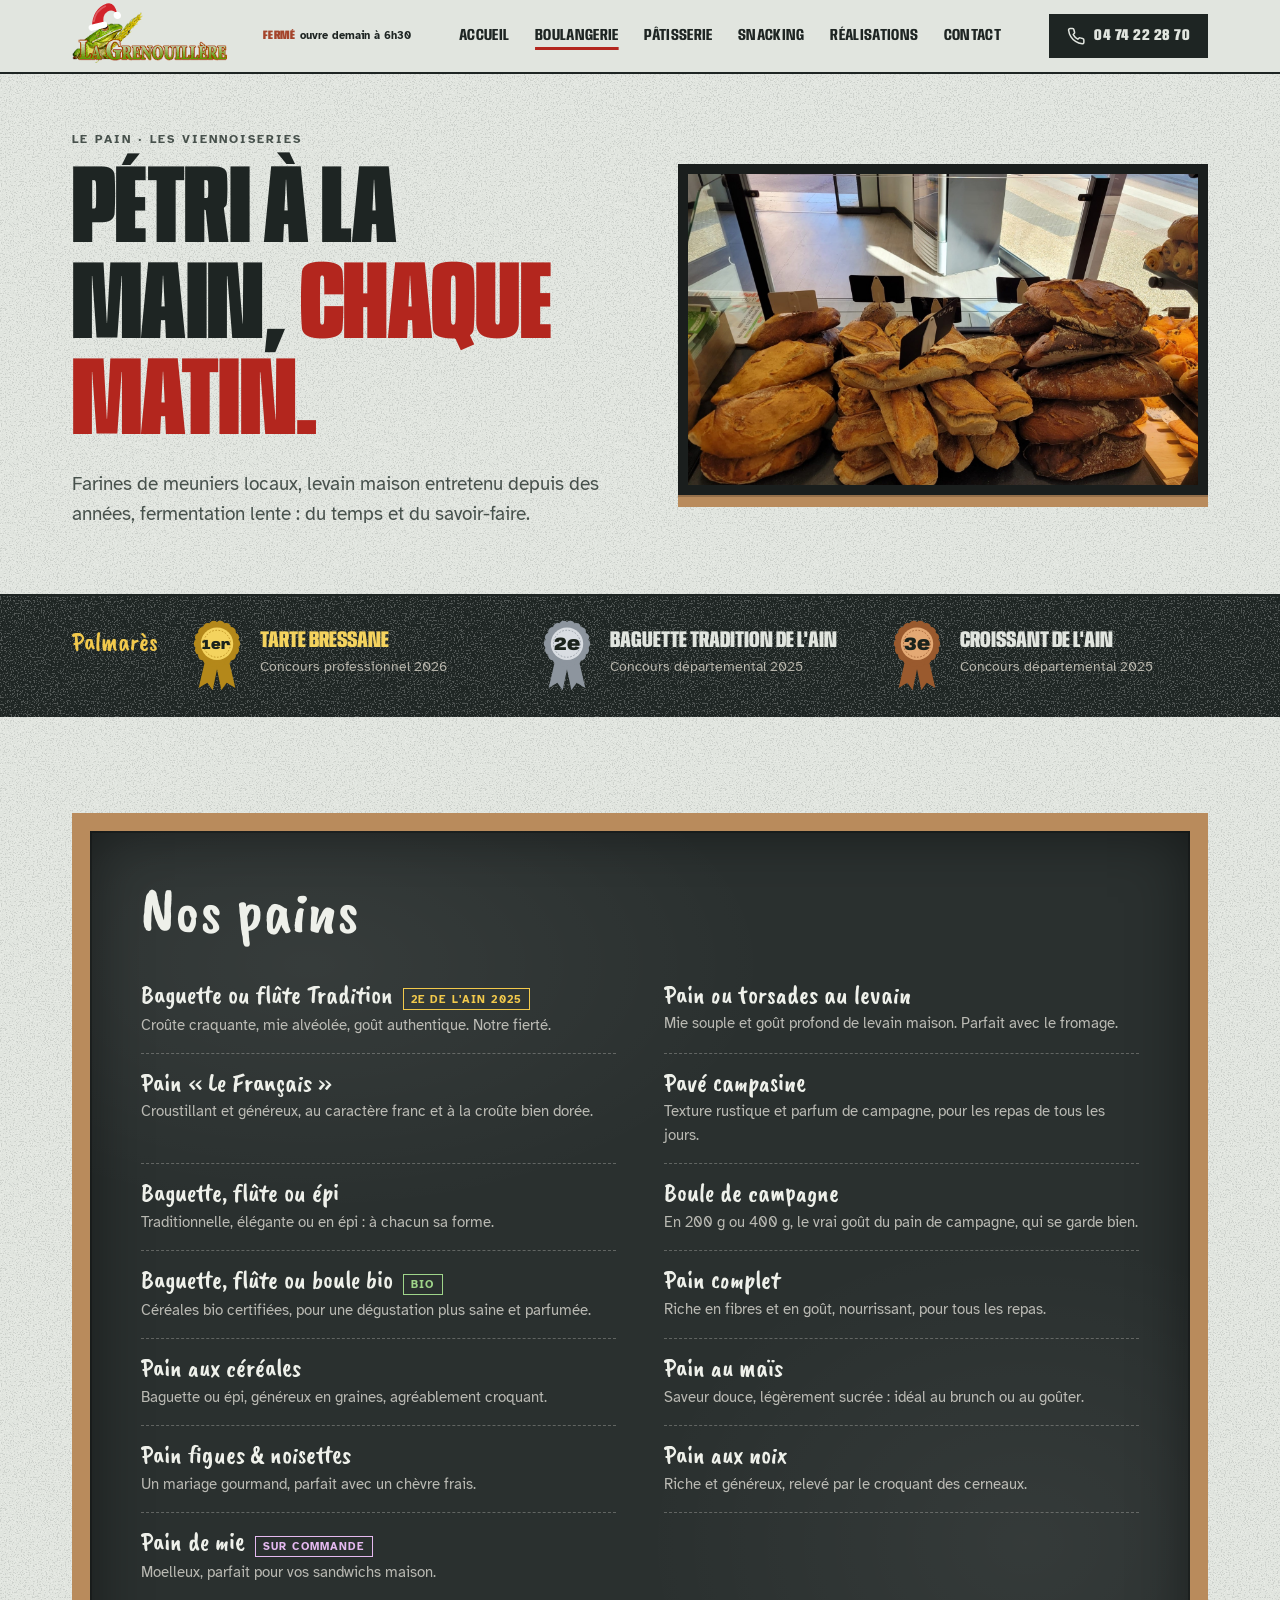
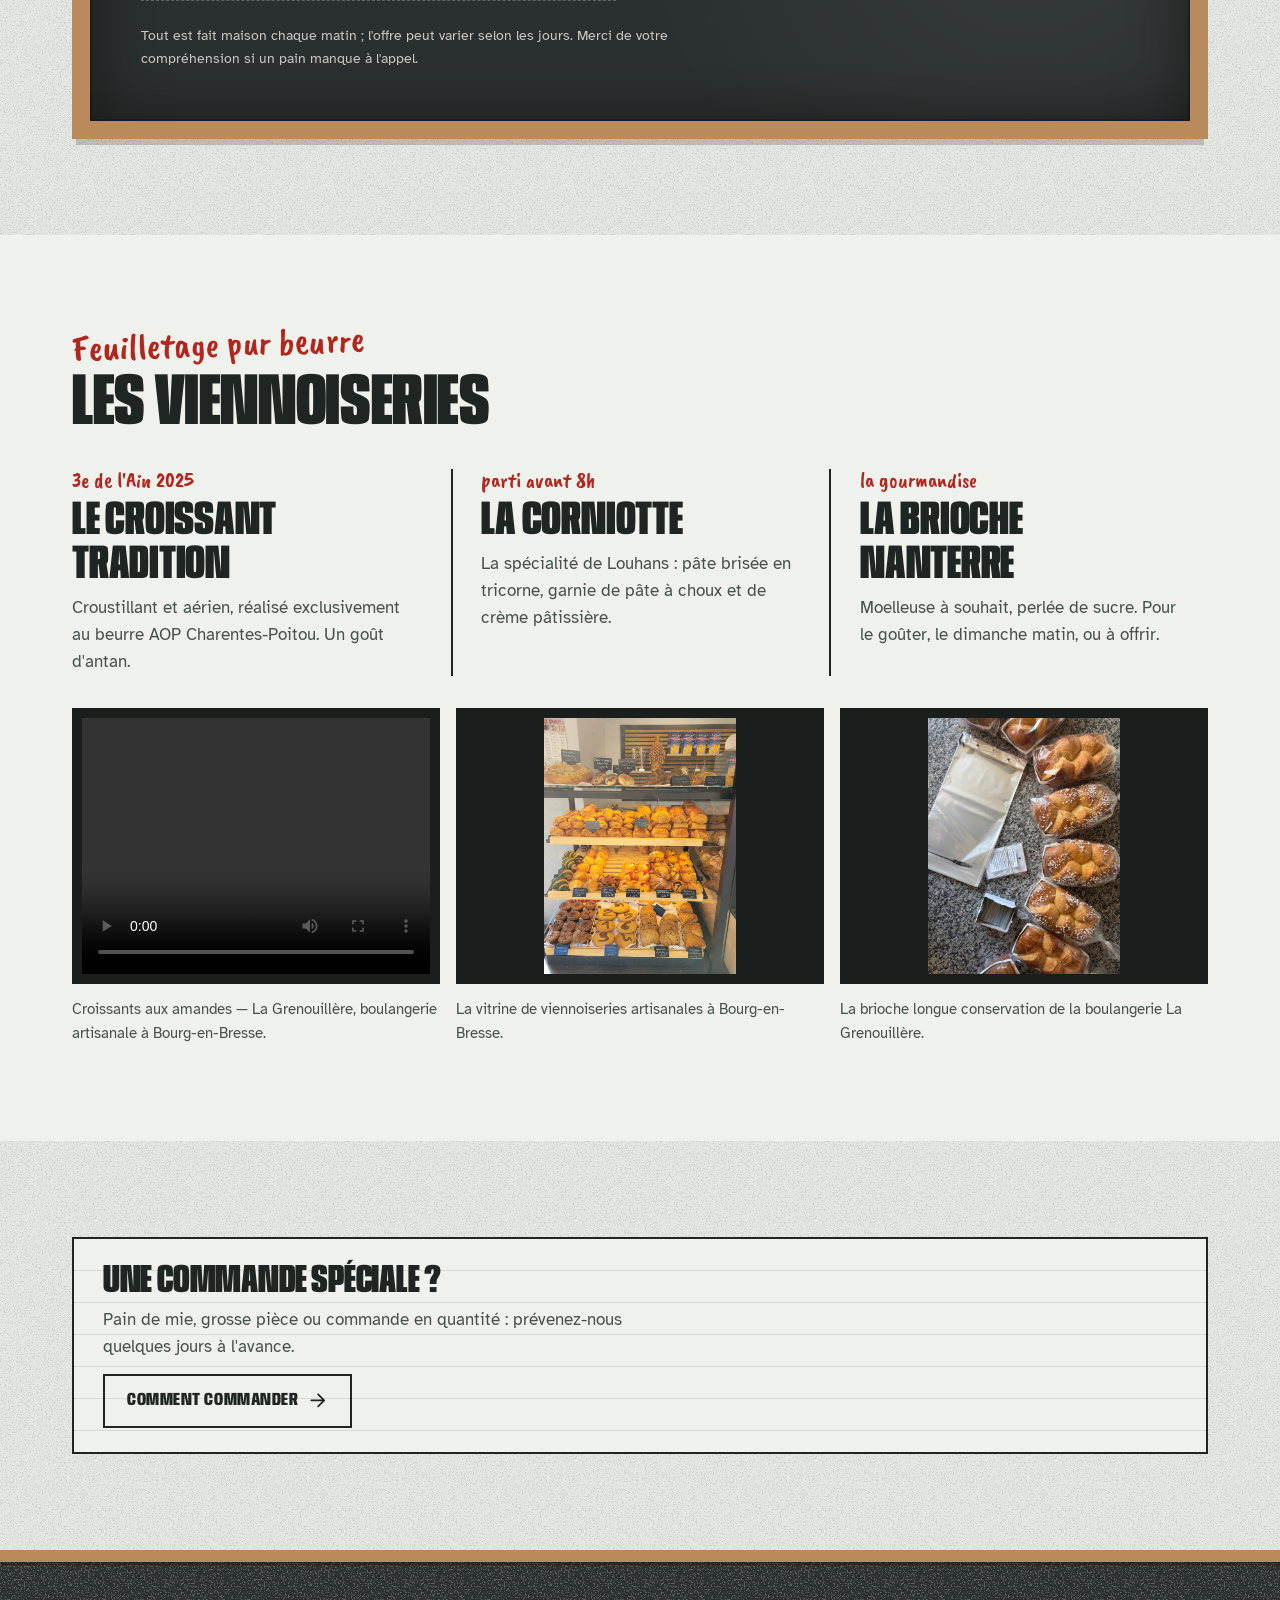
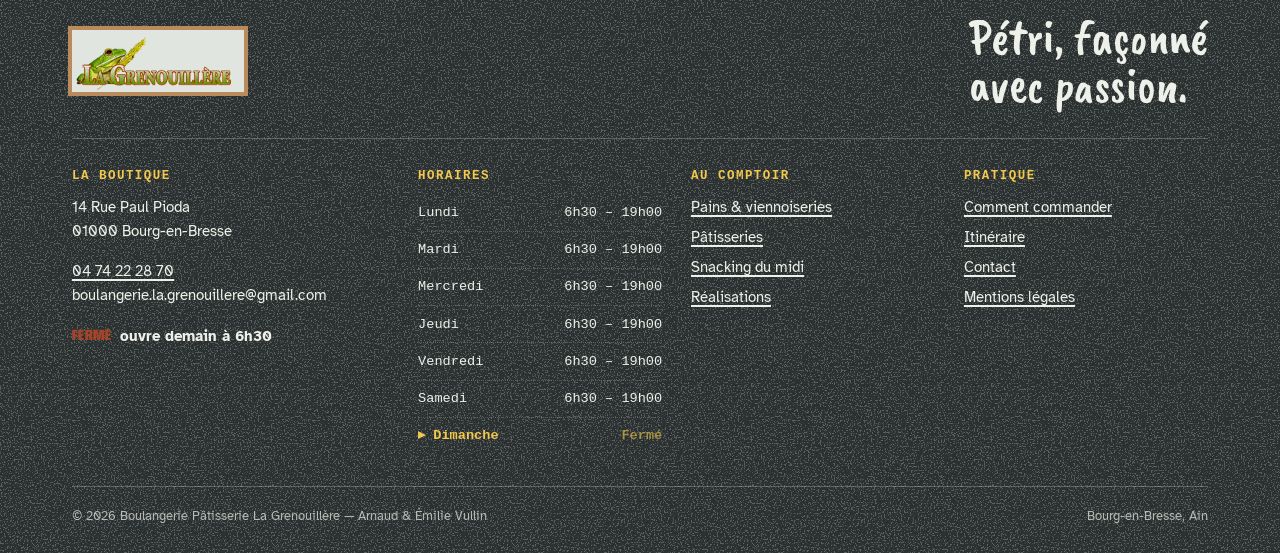
==== commit 90aa53c5: "maj" ====
--- a/boulangerie.html
+++ b/boulangerie.html
@@ -6,7 +6,7 @@
   <meta name="viewport" content="width=device-width, initial-scale=1, viewport-fit=cover">
   <title>Nos pains & viennoiseries — La Grenouillère, Bourg-en-Bresse</title>
   <meta name="description"
-    content="Baguette tradition primée 2ème de l'Ain 2025, pains au levain, campagne, bio, céréales et croissant 3ème de l'Ain. Nos pains sont façonnés sur place à Bourg-en-Bresse.">
+    content="Boulangerie artisanale à Bourg-en-Bresse : baguette tradition primée, pains au levain et viennoiseries pur beurre, croissants aux amandes et brioche longue conservation.">
   <meta name="robots" content="index, follow">
   <link rel="canonical" href="https://boulangerie-bourgenbresse.fr/boulangerie.html">
   <meta name="theme-color" content="#F2ECE0">
@@ -15,7 +15,7 @@
   <link rel="apple-touch-icon" href="images/logo-grenouille.png">
   <meta property="og:title" content="Nos pains & viennoiseries — La Grenouillère, Bourg-en-Bresse">
   <meta property="og:description"
-    content="Baguette tradition primée 2ème de l'Ain 2025, pains au levain, campagne, bio, céréales et croissant 3ème de l'Ain. Nos pains sont façonnés sur place à Bourg-en-Bresse.">
+    content="Boulangerie artisanale à Bourg-en-Bresse : baguette tradition primée, pains au levain et viennoiseries pur beurre, croissants aux amandes et brioche longue conservation.">
   <meta property="og:type" content="website">
   <meta property="og:url" content="https://boulangerie-bourgenbresse.fr/boulangerie.html">
   <meta property="og:image" content="https://boulangerie-bourgenbresse.fr/images/patron.png">
@@ -126,6 +126,9 @@
       <a class="bouton bouton--accent" href="tel:+33474222870"><svg class="icone " aria-hidden="true">
           <use href="#i-phone" />
         </svg> Appeler la boulangerie</a>
+      <a class="menu-mobile__instagram" href="https://www.instagram.com/boulangerie_la_grenouillere/" target="_blank" rel="noopener noreferrer" aria-label="Suivez-nous sur Instagram">
+        <svg class="icone" aria-hidden="true"><use href="#i-insta" /></svg> Instagram
+      </a>
     </div>
   </div>
 
@@ -136,13 +139,12 @@
       <div class="conteneur">
         <div class="page-heros__contenu">
           <span class="page-heros__surtitre">Le pain · Les viennoiseries</span>
-          <h1>Pétri à la main, <span class="rouge">chaque nuit.</span></h1>
+          <h1>Pétri à la main, <span class="rouge">chaque matin.</span></h1>
           <p>Farines de meuniers locaux, levain maison entretenu depuis des années, fermentation lente : du temps et du
             savoir-faire.</p>
         </div>
         <figure class="page-heros__image page-heros__image--pain cadre">
           <img src="images/vitrine-pain.jpg" alt="Pains artisanaux présentés dans la vitrine de la boulangerie" width="1600" height="1200" fetchpriority="high" decoding="async">
-          <span class="tampon page-heros__tampon" aria-hidden="true">Faits maison</span>
         </figure>
       </div>
     </section>
@@ -249,7 +251,6 @@
     <section class="section" aria-labelledby="pains-titre">
       <div class="conteneur">
         <div class="ardoise revele">
-          <p class="ardoise__surtitre">Sur l'ardoise, tous les matins</p>
           <h2 class="ardoise__titre" id="pains-titre">Nos pains</h2>
           <ul class="carte-pains" style="margin-top:1.4rem">
             <li><span class="carte-pains__nom">Baguette ou flûte Tradition <span class="mention mention--prime">2e de
@@ -302,10 +303,39 @@
             <h3>La corniotte</h3>
             <p>La spécialité de Louhans : pâte brisée en tricorne, garnie de pâte à choux et de crème pâtissière.</p>
           </article>
-          <article class="trio__item revele"><span class="craie">la spécialité d'ici</span>
+          <article class="trio__item revele"><span class="craie">la gourmandise</span>
             <h3>La brioche Nanterre</h3>
             <p>Moelleuse à souhait, perlée de sucre. Pour le goûter, le dimanche matin, ou à offrir.</p>
           </article>
+        </div>
+        <div class="viennoiseries-medias" aria-label="Photos et vidéo des viennoiseries">
+          <figure class="viennoiserie-media">
+            <div class="cadre viennoiserie-media__cadre">
+              <video controls playsinline preload="metadata"
+                aria-label="Vidéo de croissants aux amandes de la boulangerie La Grenouillère à Bourg-en-Bresse">
+                <source src="video/croissants-aux-amandes.mp4?v=2" type="video/mp4">
+                Votre navigateur ne prend pas en charge la vidéo.
+                <a href="video/croissants-aux-amandes.mp4?v=2">Voir la vidéo des croissants aux amandes</a>.
+              </video>
+            </div>
+            <figcaption>Croissants aux amandes — La Grenouillère, boulangerie artisanale à Bourg-en-Bresse.</figcaption>
+          </figure>
+          <figure class="viennoiserie-media">
+            <div class="cadre viennoiserie-media__cadre">
+              <img src="images/vitrine-viennoiserie.JPEG"
+                alt="Vitrine de viennoiseries de la boulangerie La Grenouillère à Bourg-en-Bresse"
+                width="1512" height="2016" loading="lazy" decoding="async">
+            </div>
+            <figcaption>La vitrine de viennoiseries artisanales à Bourg-en-Bresse.</figcaption>
+          </figure>
+          <figure class="viennoiserie-media">
+            <div class="cadre viennoiserie-media__cadre">
+              <img src="images/brioche-longue-conservation.jpg"
+                alt="Brioche longue conservation proposée par la boulangerie La Grenouillère à Bourg-en-Bresse"
+                width="1600" height="1200" loading="lazy" decoding="async">
+            </div>
+            <figcaption>La brioche longue conservation de la boulangerie La Grenouillère.</figcaption>
+          </figure>
         </div>
       </div>
     </section>
@@ -321,7 +351,6 @@
                 <use href="#i-fleche" />
               </svg></a>
           </div>
-          <span class="tampon" aria-hidden="true">Sur mesure<small>Gâteaux · Pièces montées</small></span>
         </div>
       </div>
     </section>
--- a/style.css
+++ b/style.css
@@ -2,7 +2,7 @@
    La Grenouillère — Boulangerie · Pâtisserie · Bourg-en-Bresse
    Direction artistique : la boutique elle-même.
    Ardoises à la craie, chêne clair et acier noir,
-   papier de boulanger, tampon encreur, ticket de caisse.
+   papier de boulanger, ardoise, ticket de caisse.
    Mobile d'abord. Les couleurs de saison sont en bas de fichier.
    ========================================================================== */
 
@@ -109,6 +109,8 @@
 .menu-mobile a[aria-current="page"] { color: var(--craie-accent); }
 .menu-mobile__bas { margin-top: auto; padding-top: 1.6rem; display: grid; gap: .8rem; font-size: .95rem; }
 .menu-mobile .bouton { width: 100%; }
+.menu-mobile__instagram { order: -1; display: inline-flex; align-items: center; gap: .65rem; width: max-content; max-width: 100%; min-height: 44px; color: var(--papier); font-size: 1.2rem; font-weight: 700; text-decoration: none; }
+.menu-mobile__instagram .icone { width: 28px; height: 28px; }
 body.menu-ouvert { overflow: hidden; }
 body.menu-ouvert .entete { z-index: 90; }
 @media (min-width: 900px) { .menu-mobile { display: none; } }
@@ -147,10 +149,6 @@
   .entete__inner .logo { margin-right: -28px; transform: scale(.82); transform-origin: left center; }
 }
 
-/* Tampon encreur */
-.tampon { display: inline-block; padding: .35rem .7rem; border: 3px double currentColor; color: var(--accent); font-family: var(--f-enseigne); font-variation-settings: "wdth" 70; font-weight: 850; font-size: .95rem; letter-spacing: .08em; text-transform: uppercase; line-height: 1.05; text-align: center; transform: rotate(-7deg); }
-.tampon small { display: block; font-size: .72em; letter-spacing: .14em; }
-
 /* ---------- Héros de l'accueil ---------- */
 .heros { position: relative; isolation: isolate; overflow: hidden; padding: 1.2rem 0 3.4rem; }
 .heros__grille { display: grid; gap: 1rem; }
@@ -162,6 +160,8 @@
 .heros__texte { font-size: clamp(1.05rem, 3.8vw, 1.2rem); max-width: 31rem; margin: 1.1rem 0 1.4rem; color: var(--encre-2); }
 .heros__actions { display: grid; gap: .6rem; }
 @media (min-width: 520px) { .heros__actions { display: flex; flex-wrap: wrap; } }
+.heros__grille > .revele { grid-column: 1 / -1; }
+@media (min-width: 960px) { .heros__grille > .revele { margin-top: .5rem; } }
 
 /* Cadre « acier noir » + tablette en chêne, comme les présentoirs de la boutique */
 .cadre { position: relative; border: 10px solid var(--acier); background: var(--acier); }
@@ -170,7 +170,6 @@
 .heros__photo { position: relative; margin-top: 4.4rem; }
 .heros__photo .cadre { aspect-ratio: 4 / 3.3; }
 .heros__photo .cadre img { object-position: 45% 40%; }
-.heros__photo .tampon { position: absolute; left: -4px; bottom: 34px; z-index: 2; background: var(--papier); }
 @media (min-width: 960px) { .heros__photo { margin-top: 2.4rem; } }
 
 /* Petite ardoise posée sur le pain */
@@ -183,14 +182,12 @@
 .page-heros h1 .rouge { color: var(--accent); }
 .page-heros p { max-width: 36rem; margin-top: 1.1rem; font-size: clamp(1.02rem, 3.6vw, 1.18rem); color: var(--encre-2); }
 .page-heros__surtitre { display: block; font-size: .78rem; font-weight: 700; letter-spacing: .16em; text-transform: uppercase; color: var(--encre-2); margin-bottom: .8rem; }
-.page-heros .tampon { position: absolute; right: var(--gouttiere); top: 1.2rem; font-size: .8rem; background: var(--papier); }
-@media (min-width: 760px) { .page-heros { padding: 3.5rem 0 4rem; } .page-heros .tampon { font-size: 1.15rem; top: 3.5rem; right: 8%; } }
+@media (min-width: 760px) { .page-heros { padding: 3.5rem 0 4rem; } }
 .page-heros--photo > .conteneur { display: grid; gap: 1.5rem; align-items: center; }
 .page-heros__image { position: relative; aspect-ratio: 4 / 3; margin: 0; }
 .page-heros__image img { width: 100%; height: 100%; object-fit: cover; }
 .page-heros__image--pain { aspect-ratio: 16 / 10; }
 .page-heros__image--pain img { object-position: center 75%; }
-.page-heros__tampon { position: absolute; top: 14px; right: 14px; background: var(--papier); }
 @media (min-width: 900px) { .page-heros--photo > .conteneur { grid-template-columns: 1fr .95fr; gap: 3rem; } }
 
 /* ---------- Sections ---------- */
@@ -230,7 +227,6 @@
 .ardoise__liste strong { display: block; font-family: var(--f-craie); font-weight: 400; font-size: 1.6rem; line-height: 1.05; }
 .ardoise__liste span { font-size: .95rem; color: rgba(241,238,230,.72); }
 @media (min-width: 900px) { .ardoise__liste { grid-template-columns: repeat(3, 1fr); gap: 1.6rem; } }
-.ardoise .tampon { position: absolute; right: 10px; top: -30px; background: var(--papier); font-size: .8rem; max-width: 180px; }
 
 /* Carte des pains sur ardoise */
 .carte-pains { list-style: none; margin: 0; padding: 0; display: grid; gap: 0 3rem; }
@@ -242,24 +238,6 @@
 .mention--prime { color: var(--craie-accent); }
 .mention--bio { color: #9FD48A; }
 .mention--commande { color: #E5B9F0; }
-
-/* ---------- La journée au fournil (carnet) ---------- */
-.frise { list-style: none; margin: 0; padding: 0; border-top: 2px solid var(--papier); }
-.frise li { position: relative; display: grid; grid-template-columns: 4.6rem 1fr; gap: 1rem; padding: 1.1rem 0; border-bottom: 1px solid rgba(242,236,224,.22); }
-.frise__heure { font-family: var(--f-enseigne); font-variation-settings: "wdth" 55; font-weight: 850; font-size: 2.7rem; line-height: .85; color: var(--craie-accent); }
-.frise__heure small { font-size: .5em; vertical-align: top; margin-left: 1px; }
-.frise h3 { font-size: 1.45rem; font-variation-settings: "wdth" 70; line-height: 1; }
-.frise p { font-size: .95rem; color: rgba(242,236,224,.72); margin-top: .35rem; }
-.frise li.est-maintenant::after { content: "En ce moment"; position: absolute; right: 0; top: .8rem; font-family: var(--f-craie); font-size: 1.15rem; color: var(--encre); background: var(--craie-accent); padding: 0 .5rem; transform: rotate(3deg); }
-.frise li.est-maintenant h3 { padding-right: 7.5rem; }
-@media (min-width: 1000px) {
-  .frise { display: grid; grid-template-columns: repeat(5, 1fr); border-top: 0; }
-  .frise li { grid-template-columns: 1fr; border-bottom: 0; border-left: 1px solid rgba(242,236,224,.22); padding: 0 1.3rem; gap: .6rem; align-content: start; }
-  .frise li:first-child { border-left: 0; padding-left: 0; }
-  .frise__heure { font-size: 3.6rem; }
-  .frise li.est-maintenant::after { position: static; justify-self: start; margin-top: .4rem; }
-  .frise li.est-maintenant h3 { padding-right: 0; }
-}
 
 /* ---------- Les rayons ---------- */
 .rayons { display: grid; gap: 1rem; }
@@ -287,10 +265,19 @@
 .legende-main { font-family: var(--f-craie); font-size: 1.4rem; margin-top: 2.1rem; color: var(--encre-2); transform: rotate(-1.5deg); }
 .duo { display: grid; gap: 1.3rem; margin-top: 1.8rem; }
 @media (min-width: 560px) { .duo { grid-template-columns: 1fr 1fr; } }
-.personne { border-top: 2px solid var(--encre); padding-top: .8rem; }
+.personne { border-top: 2px solid var(--encre); padding-top: .8rem; transition: transform .35s var(--ease), border-color .25s; }
+.personne:nth-child(2) { transition-delay: .08s; }
 .personne h3 { font-size: 1.8rem; font-variation-settings: "wdth" 62; }
 .personne__role { display: block; font-family: var(--f-craie); font-size: 1.25rem; color: var(--accent); margin: .1rem 0 .4rem; }
 .personne p { font-size: .97rem; color: var(--encre-2); }
+@media (prefers-reduced-motion: no-preference) {
+  .revele.est-visible .personne { animation: personne-arrivee .55s var(--ease) both; }
+  .revele.est-visible .personne:nth-child(2) { animation-delay: .12s; }
+  @keyframes personne-arrivee {
+    from { opacity: 0; transform: translateY(16px); }
+    to { opacity: 1; transform: translateY(0); }
+  }
+}
 
 /* ---------- Avis : petits mots scotchés ---------- */
 .mots { display: grid; gap: 2.2rem; padding-top: .6rem; }
@@ -310,8 +297,6 @@
 .bon h2 { font-size: clamp(1.7rem, 5vw, 2.5rem); font-variation-settings: "wdth" 58; margin-bottom: .3rem; }
 .bon p { margin: .45rem 0 .8rem; max-width: 36rem; color: var(--encre-2); }
 .bon__actions { display: flex; flex-wrap: wrap; gap: .6rem; }
-.bon .tampon { position: absolute; right: 2.4rem; top: 5rem; font-size: 1.15rem; background: var(--blanc); }
-@media (max-width: 759px) { .bon .tampon { display: none; } }
 @media (min-width: 760px) { .bon { padding: 1.5rem 1.8rem; } }
 
 /* ---------- Infos pratiques ---------- */
@@ -357,6 +342,13 @@
 .trio__item p { color: var(--encre-2); max-width: 34rem; }
 .trio__item .craie { font-size: 1.35rem; color: var(--accent); line-height: 1; }
 @media (min-width: 900px) { .trio { grid-template-columns: repeat(3, 1fr); border-top: 0; } .trio__item { border-bottom: 0; border-left: 2px solid var(--encre); padding: 0 1.8rem; } .trio__item:first-child { border-left: 0; padding-left: 0; } }
+.viennoiseries-medias { display: grid; gap: 1.5rem; margin-top: 2rem; }
+.viennoiserie-media { min-width: 0; margin: 0; }
+.viennoiserie-media__cadre { aspect-ratio: 4 / 3; overflow: hidden; }
+.viennoiserie-media__cadre img,
+.viennoiserie-media__cadre video { display: block; width: 100%; height: 100%; object-fit: contain; }
+.viennoiserie-media figcaption { margin-top: .8rem; font-size: .95rem; color: var(--encre-2); }
+@media (min-width: 760px) { .viennoiseries-medias { grid-template-columns: repeat(3, minmax(0, 1fr)); gap: 1rem; } }
 
 /* Onglets de la pâtisserie */
 .onglets { position: sticky; top: var(--header-h); z-index: 20; background: var(--papier) var(--grain); padding: .7rem 0; margin-bottom: 1.2rem; border-bottom: 2px solid var(--encre); }
